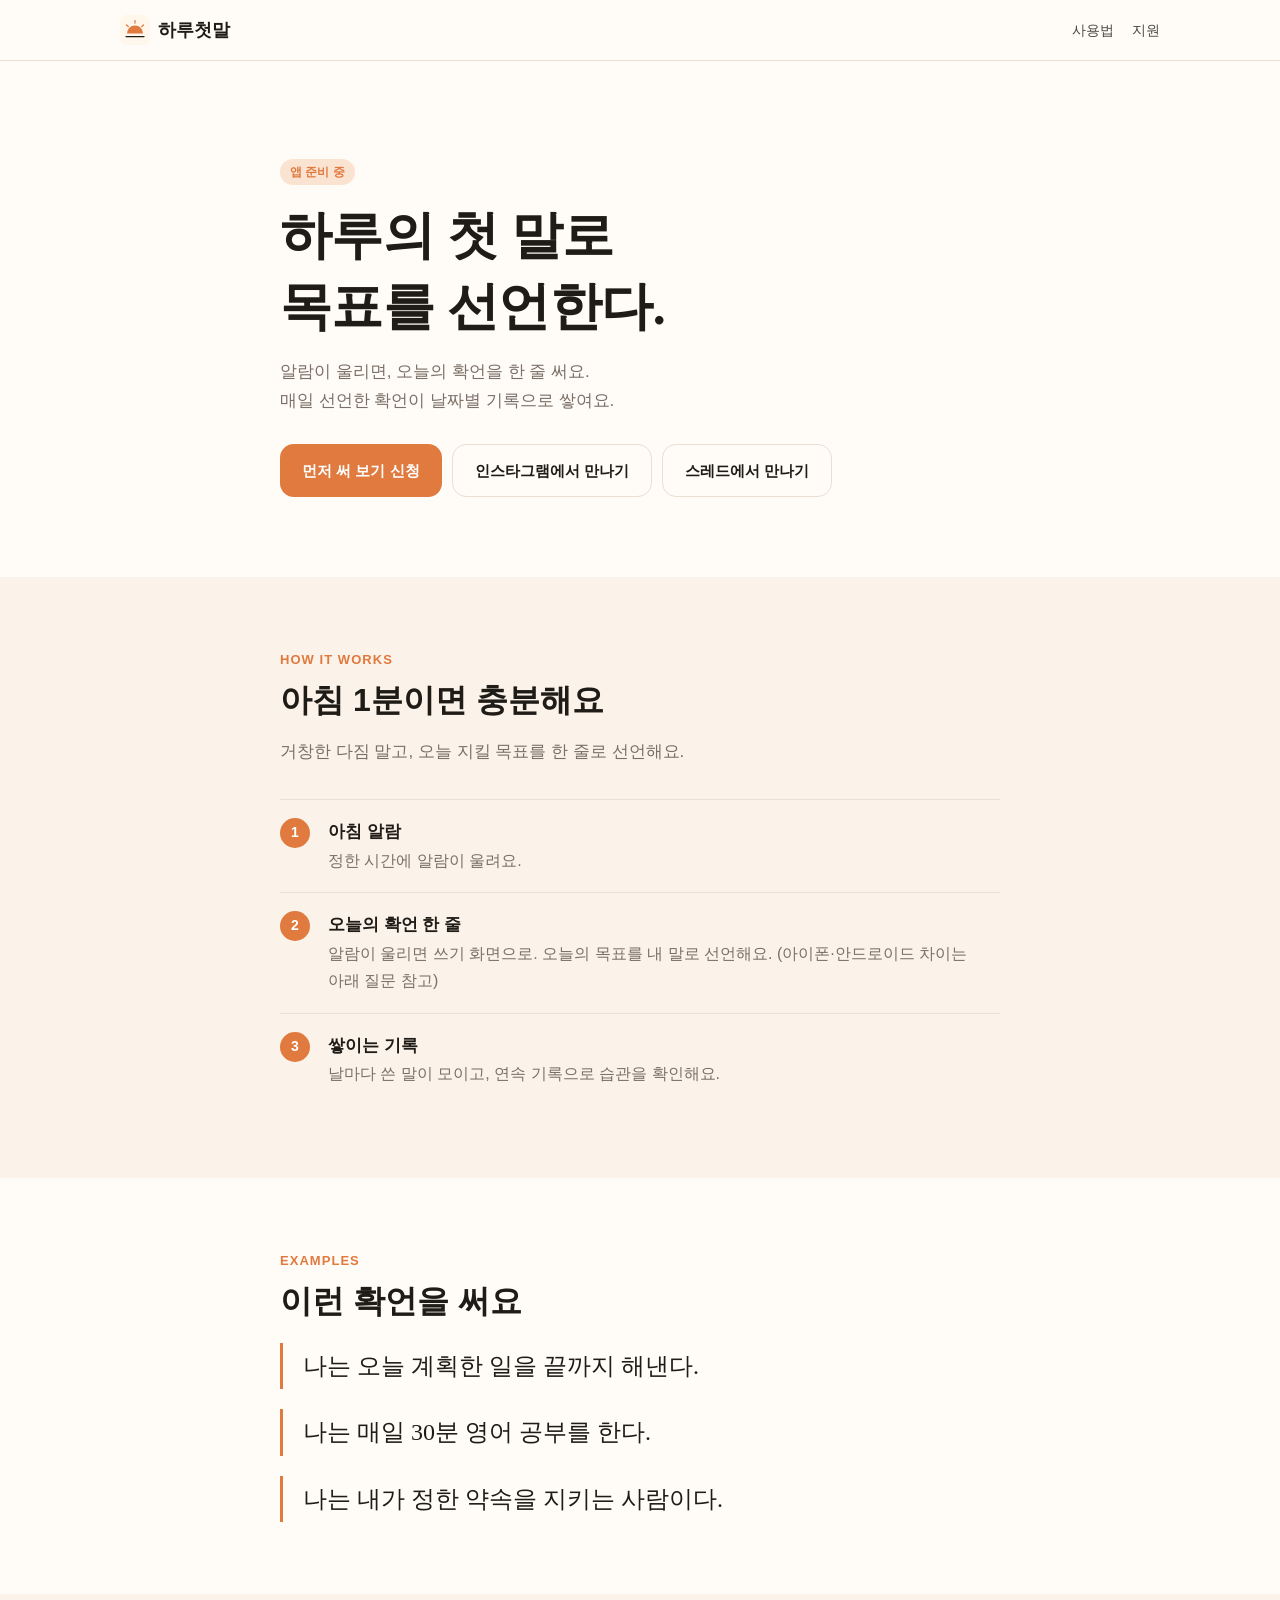
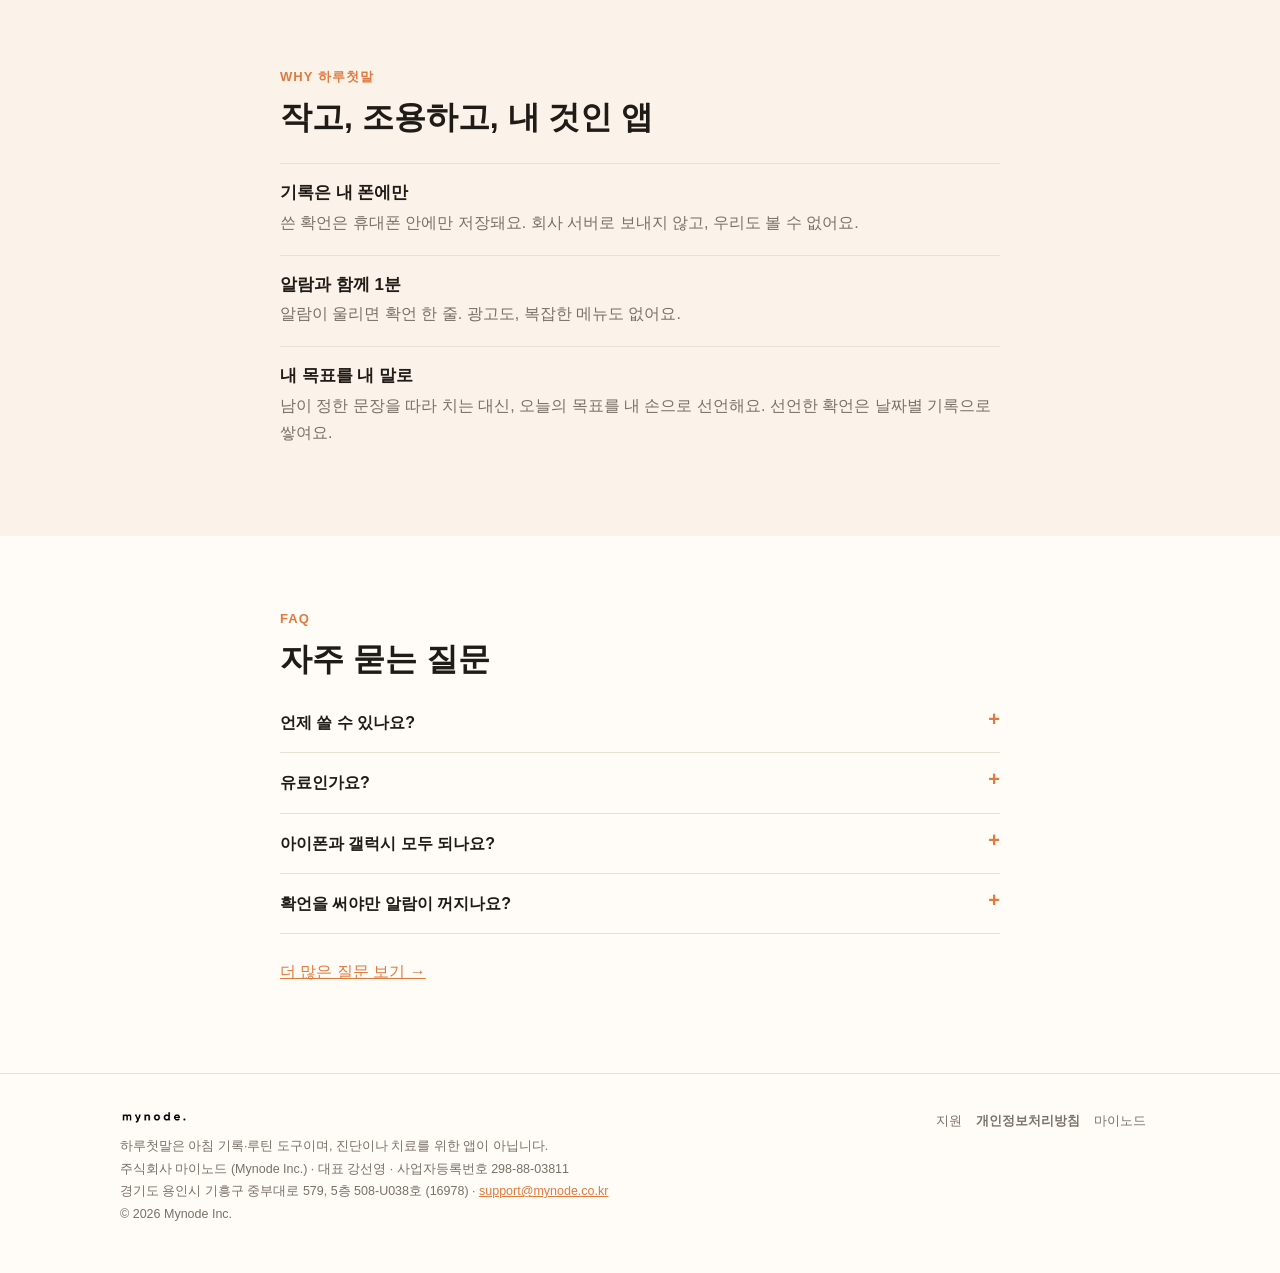
==== daily/index.html @ ac7a9852 "보안: CSP 메타 태그 추가, .gitignore로 .env 제외 Co-Authored-By: Claude Opus 5.5 <noreply@anthropic.com>" ====
<!doctype html>
<html lang="ko">
<head>
<meta charset="utf-8">
<meta http-equiv="Content-Security-Policy" content="default-src 'self'; script-src 'self'; style-src 'self' 'unsafe-inline'; img-src 'self' data:; connect-src 'none'; object-src 'none'; base-uri 'self'; form-action 'none'">
<meta name="viewport" content="width=device-width,initial-scale=1">
<title>하루첫말 - 아침확언 알람</title>
<meta name="description" content="알람이 울리면 오늘의 목표를 확언 한 줄로 선언하는 아침확언 알람, 하루첫말. 선언한 확언은 날짜별 기록으로 쌓여요.">
<meta property="og:title" content="하루첫말 - 하루의 첫 말로 목표를 선언한다.">
<meta property="og:description" content="알람이 울리면 확언을 쓰는 아침확언 알람">
<link rel="icon" href="/assets/daily-icon.svg" type="image/svg+xml">
<link rel="stylesheet" href="/style.css?v=8">
</head>
<body>

<header class="top"><div class="wrap">
  <a class="logo-daily" href="/daily/"><img src="/assets/daily-icon.svg" alt="" width="30" height="30">하루첫말</a>
  <nav><a href="#how">사용법</a><a href="/daily/support/">지원</a></nav>
</div></header>

<main>
<section class="hero-plain">
  <div class="wrap narrow">
    <span class="badge">앱 준비 중</span>
    <h1 class="display" style="margin-top:16px">하루의 첫 말로<br>목표를 선언한다.</h1>
    <p class="lead">알람이 울리면, 오늘의 확언을 한 줄 써요.<br>매일 선언한 확언이 날짜별 기록으로 쌓여요.</p>
    <div class="btns">
      <a class="btn" href="https://tally.so/r/A7ovRW?source=web&amp;m=0">먼저 써 보기 신청</a>
      <a class="btn ghost" href="https://www.instagram.com/dailyfirstword/">인스타그램에서 만나기</a>
      <a class="btn ghost" href="https://www.threads.net/@dailyfirstword">스레드에서 만나기</a>
    </div>
  </div>
</section>

<section id="how" class="alt">
  <div class="wrap narrow">
    <p class="eyebrow">HOW IT WORKS</p>
    <h2 class="title">아침 1분이면 충분해요</h2>
    <p class="lead">거창한 다짐 말고, 오늘 지킬 목표를 한 줄로 선언해요.</p>
    <ol class="text-steps">
      <li><b>아침 알람</b><span>정한 시간에 알람이 울려요.</span></li>
      <li><b>오늘의 확언 한 줄</b><span>알람이 울리면 쓰기 화면으로. 오늘의 목표를 내 말로 선언해요. (아이폰·안드로이드 차이는 아래 질문 참고)</span></li>
      <li><b>쌓이는 기록</b><span>날마다 쓴 말이 모이고, 연속 기록으로 습관을 확인해요.</span></li>
    </ol>
  </div>
</section>

<section>
  <div class="wrap narrow">
    <p class="eyebrow">EXAMPLES</p>
    <h2 class="title">이런 확언을 써요</h2>
    <blockquote class="quote">나는 오늘 계획한 일을 끝까지 해낸다.</blockquote>
    <blockquote class="quote">나는 매일 30분 영어 공부를 한다.</blockquote>
    <blockquote class="quote">나는 내가 정한 약속을 지키는 사람이다.</blockquote>
  </div>
</section>

<section class="alt">
  <div class="wrap narrow">
    <p class="eyebrow">WHY 하루첫말</p>
    <h2 class="title">작고, 조용하고, 내 것인 앱</h2>
    <div class="text-features">
      <div><h3>기록은 내 폰에만</h3><p>쓴 확언은 휴대폰 안에만 저장돼요. 회사 서버로 보내지 않고, 우리도 볼 수 없어요.</p></div>
      <div><h3>알람과 함께 1분</h3><p>알람이 울리면 확언 한 줄. 광고도, 복잡한 메뉴도 없어요.</p></div>
      <div><h3>내 목표를 내 말로</h3><p>남이 정한 문장을 따라 치는 대신, 오늘의 목표를 내 손으로 선언해요. 선언한 확언은 날짜별 기록으로 쌓여요.</p></div>
    </div>
  </div>
</section>

<section>
  <div class="wrap narrow">
    <p class="eyebrow">FAQ</p>
    <h2 class="title">자주 묻는 질문</h2>
    <details><summary>언제 쓸 수 있나요?</summary><p>지금 베타를 준비하고 있어요. <a href="https://tally.so/r/A7ovRW?source=web&amp;m=0">먼저 써 보기 신청</a>을 하시면 베타가 열릴 때 이메일로 알려 드려요.</p></details>
    <details><summary>유료인가요?</summary><p>베타 기간에는 무료이며 결제 기능이 없어요.</p></details>
    <details><summary>아이폰과 갤럭시 모두 되나요?</summary><p>네. iOS와 안드로이드를 함께 준비하고 있어요.</p></details>
    <details><summary>확언을 써야만 알람이 꺼지나요?</summary><p>안드로이드에서는 확언을 써야 꺼지도록 만들고 있어요. 위급할 때를 위한 비상 종료와, 10분 뒤 소리가 멈추는 안전 종료가 있어요. 아이폰은 시스템 정책상 알람을 바로 끌 수 있어서, 알람에서 쓰기 화면으로 곧장 갈 수 있도록 준비하고 있어요.</p></details>
    <p style="margin-top:24px"><a href="/daily/support/">더 많은 질문 보기 →</a></p>
  </div>
</section>
</main>

<footer><div class="wrap">
  <div>
    <img class="logo-mynode" src="/assets/mynode-logo.png" alt="mynode." width="410" height="90">
    <div>하루첫말은 아침 기록·루틴 도구이며, 진단이나 치료를 위한 앱이 아닙니다.</div>
    주식회사 마이노드 (Mynode Inc.) · 대표 강선영 · 사업자등록번호 298-88-03811<br>
    경기도 용인시 기흥구 중부대로 579, 5층 508-U038호 (16978) · <a href="mailto:support@mynode.co.kr">support@mynode.co.kr</a><br>
    © 2026 Mynode Inc.
  </div>
  <nav><a href="/daily/support/">지원</a><a href="/daily/privacy/"><b>개인정보처리방침</b></a><a href="/">마이노드</a></nav>
</div></footer>
</body>
</html>
---- style.css ----
/* mynode.co.kr 공통 스타일. 외부 글꼴·스크립트 없음 (개인정보처리방침 7절). */
:root{
  --bg:#FFFBF6;--bg2:#FBF3EA;--text:#1F1B16;--sub:#7A7067;--tint:#E07A3F;--tint-soft:#FBE3D2;
  --card:#F6EDE3;--line:#EADFD3;--phone:#1F1B16;
  --serif:"AppleMyungjo","Nanum Myeongjo","Noto Serif KR",serif;
  --sans:-apple-system,BlinkMacSystemFont,"Apple SD Gothic Neo","Pretendard","Noto Sans KR",sans-serif;
}
@media (prefers-color-scheme:dark){:root{
  --bg:#17140F;--bg2:#1E1A14;--text:#F5EFE8;--sub:#A79C91;--tint:#F2A66B;--tint-soft:#3A2A1E;
  --card:#26211A;--line:#3A3229;--phone:#0E0C09;
}}
*{box-sizing:border-box}
html{scroll-behavior:smooth}
body{margin:0;background:var(--bg);color:var(--text);font-family:var(--sans);line-height:1.7;word-break:keep-all;-webkit-font-smoothing:antialiased}
img{max-width:100%;height:auto;display:block}
a{color:var(--tint)}
.wrap{max-width:1080px;margin:0 auto;padding:0 20px}

/* 상단 메뉴 */
.top{position:sticky;top:0;z-index:10;background:var(--bg);border-bottom:1px solid var(--line)}
.top .wrap{display:flex;align-items:center;justify-content:space-between;height:60px}
.top nav a{margin-left:18px;font-size:14px;color:var(--text);text-decoration:none;opacity:.8}
.top nav a:hover{opacity:1;color:var(--tint)}
.logo-mynode{height:20px;width:auto;mix-blend-mode:multiply}
@media (prefers-color-scheme:dark){.logo-mynode{filter:invert(1);mix-blend-mode:screen}}
.logo-daily{display:flex;align-items:center;gap:8px;color:var(--text);text-decoration:none;font-weight:800;font-size:18px}
.logo-daily svg{width:30px;height:30px}

/* 공통 섹션 */
section{padding:72px 0}
.alt{background:var(--bg2)}
.eyebrow{color:var(--tint);font-weight:700;font-size:13px;letter-spacing:.08em;margin:0 0 8px}
h1,h2,h3{line-height:1.35;margin:0}
.display{font-family:var(--serif);font-size:clamp(32px,6vw,52px);font-weight:700;letter-spacing:-.01em}
.title{font-size:clamp(24px,4vw,32px);font-weight:800;margin-bottom:12px}
.lead{font-size:17px;color:var(--sub);margin:16px 0 0}
.center{text-align:center}
.btn{display:inline-flex;align-items:center;gap:8px;background:var(--tint);color:#fff;text-decoration:none;padding:13px 22px;border-radius:14px;font-weight:700;font-size:15px}
.btn.ghost{background:transparent;color:var(--text);border:1px solid var(--line)}
.btns{display:flex;flex-wrap:wrap;gap:10px;margin-top:28px}
.badge{display:inline-block;background:var(--tint-soft);color:var(--tint);font-size:12px;font-weight:700;padding:3px 10px;border-radius:99px}

/* 히어로 */
.hero{position:relative;overflow:hidden;padding:72px 0 0;isolation:isolate}
.hero .wrap{display:grid;grid-template-columns:1.1fr .9fr;gap:40px;align-items:end}
.hero-text{padding-bottom:96px}
.hero-art{position:absolute;inset:0;z-index:-1}
.hero-art svg{width:100%;height:100%}
@media (max-width:760px){
  .hero{padding-top:48px}
  .hero .wrap{grid-template-columns:1fr;gap:8px}
  .hero-text{padding-bottom:32px}
}

/* 휴대폰 모형 */
.phone{width:260px;margin:0 auto;background:var(--phone);border-radius:40px;padding:10px;box-shadow:0 24px 60px rgba(60,35,10,.18)}
.phone.small{width:220px;border-radius:34px;padding:8px}
.screen{background:#FFFBF6;color:#1F1B16;border-radius:31px;overflow:hidden;height:500px;display:flex;flex-direction:column;font-size:12px;position:relative}
.phone.small .screen{height:420px;border-radius:27px}
.hero .phone{margin-bottom:-64px}
.status{display:flex;justify-content:space-between;padding:12px 20px 4px;font-size:11px;font-weight:700}
.app-head{text-align:center;font-weight:800;font-size:14px;padding:6px 0 10px;border-bottom:1px solid #EADFD3}
.app-body{flex:1;padding:16px;display:flex;flex-direction:column;gap:12px}
.streak{text-align:center;padding:8px 0}
.streak b{display:block;font-size:40px;color:#E07A3F;line-height:1.1}
.streak span{color:#7A7067}
.mcard{background:#F6EDE3;border-radius:14px;padding:14px}
.mcard small{color:#7A7067;display:block;margin-bottom:4px}
.mcard p{margin:0;font-family:var(--serif);font-size:14px;line-height:1.6}
.mbtn{background:#E07A3F;color:#fff;text-align:center;border-radius:12px;padding:10px;font-weight:700}
.mbtn.plain{background:transparent;color:#E07A3F}
.mlink{color:#E07A3F;font-size:11px;margin-top:6px;display:block}
.tabs{display:flex;justify-content:space-around;border-top:1px solid #EADFD3;padding:8px 0 14px;color:#A79C91;font-size:10px}
.tabs .on{color:#E07A3F;font-weight:700}
.mlabel{font-weight:700;font-size:12.5px}
.minput{border:1px solid #EADFD3;background:#fff;border-radius:12px;padding:12px;min-height:90px;font-size:13px}
.mlist{display:flex;flex-direction:column;gap:8px}
.mlist div{background:#F6EDE3;border-radius:12px;padding:10px 12px}
.mlist p{margin:0;font-family:var(--serif);font-size:12.5px}
.mlist small{color:#7A7067}
.lock{background:linear-gradient(180deg,#F9D3B4,#FDE7D2 55%,#FFF6EC);height:100%;display:flex;flex-direction:column;align-items:center;padding-top:56px}
.lock .time{font-size:54px;font-weight:300;line-height:1}
.lock .date{font-size:12px;margin-bottom:28px}
.noti{width:88%;background:rgba(255,255,255,.88);border-radius:16px;padding:10px 12px;box-shadow:0 4px 14px rgba(0,0,0,.06)}
.noti small{display:flex;justify-content:space-between;color:#7A7067;font-size:10px}
.noti b{display:block;font-size:12.5px;margin-top:2px}

/* 3단계 */
.steps{display:grid;grid-template-columns:repeat(3,1fr);gap:28px;margin-top:40px}
.step{text-align:center}
.step h3{font-size:18px;margin:22px 0 6px}
.step p{color:var(--sub);margin:0;font-size:15px}
.num{display:inline-grid;place-items:center;width:26px;height:26px;border-radius:50%;background:var(--tint);color:#fff;font-size:13px;font-weight:800;margin-right:6px;vertical-align:2px}
@media (max-width:860px){.steps{grid-template-columns:1fr;gap:48px}}

/* 카드 갤러리 */
.cards{display:grid;grid-template-columns:repeat(3,1fr);gap:18px;margin-top:36px}
.cards img{border-radius:14px;box-shadow:0 10px 30px rgba(60,35,10,.10)}
@media (max-width:760px){.cards{grid-template-columns:repeat(3,72%);overflow-x:auto;scroll-snap-type:x mandatory;padding-bottom:8px}.cards img{scroll-snap-align:center}}

/* 특징 */
.features{display:grid;grid-template-columns:repeat(3,1fr);gap:18px;margin-top:36px}
.feature{background:var(--card);border-radius:20px;padding:26px}
.feature svg{width:40px;height:40px;margin-bottom:14px}
.feature h3{font-size:17px;margin-bottom:6px}
.feature p{margin:0;color:var(--sub);font-size:15px}
@media (max-width:760px){.features{grid-template-columns:1fr}}

/* 나란히 놓기 */
.split{display:grid;grid-template-columns:1fr 1fr;gap:48px;align-items:center}
@media (max-width:760px){.split{grid-template-columns:1fr;gap:32px}}

/* 서비스 카드 (회사 메인) */
.service{display:grid;grid-template-columns:1fr auto;gap:36px;align-items:center;background:var(--card);border-radius:28px;padding:40px;margin-top:32px;overflow:hidden}
.service h3{font-size:26px;margin:12px 0 8px}
.service p{color:var(--sub);margin:0 0 22px}
.service .phone{margin-bottom:-80px}
.service.next{display:flex;justify-content:center;padding:28px;color:var(--sub);border:1px dashed var(--line);background:transparent;margin-top:16px}
@media (max-width:760px){.service{grid-template-columns:1fr;padding:30px 22px 0}}
.app-icon{width:60px;height:60px;border-radius:15px;box-shadow:0 4px 12px rgba(60,35,10,.12)}

/* 자주 묻는 질문 (펼치기) */
details{border-bottom:1px solid var(--line);padding:16px 0}
summary{cursor:pointer;font-weight:700;font-size:16px;list-style:none;display:flex;justify-content:space-between;gap:12px}
summary::-webkit-details-marker{display:none}
summary::after{content:"+";color:var(--tint);font-size:20px;line-height:1}
details[open] summary::after{content:"–"}
details p{color:var(--sub);margin:10px 0 0}

/* 문서 페이지 */
.doc-hero{background:var(--bg2);border-bottom:1px solid var(--line)}
.doc-hero .wrap{max-width:800px;padding:48px 20px 36px}
.doc-hero h1{font-size:clamp(26px,4vw,34px)}
.doc{max-width:800px;margin:0 auto;padding:36px 20px 80px}
.doc h2{font-size:19px;margin:40px 0 8px;padding-top:12px;border-top:1px solid var(--line)}
.doc h3{font-size:16px;margin:24px 0 4px}
.sub{color:var(--sub);font-size:14px}
.note{background:var(--card);border-radius:16px;padding:20px 22px;margin:20px 0}
.table-wrap{overflow-x:auto}
table{width:100%;border-collapse:collapse;font-size:14px;margin:12px 0}
th,td{border:1px solid var(--line);padding:8px 10px;text-align:left;vertical-align:top}
thead th{background:var(--card)}
caption{text-align:left;font-weight:700;font-size:14px;padding:4px 0}

/* 푸터 */
footer{border-top:1px solid var(--line);padding:36px 0 48px;color:var(--sub);font-size:12.5px;line-height:1.8}
footer .wrap{display:flex;flex-wrap:wrap;justify-content:space-between;gap:20px}
footer nav a{color:var(--sub);margin-right:14px;text-decoration:none}
footer nav a:hover{color:var(--tint)}
footer .logo-mynode{height:15px;margin-bottom:10px}

/* 휴대폰 모형 안 글자는 항상 앱 색 */
.screen p{color:#1F1B16;margin:0}
.screen{text-align:left}
.streak,.lock,.mbtn,.app-head{text-align:center}

/* 글 중심 레이아웃 (2026-10-10: 이미지 제거) */
.narrow{max-width:760px}
.hero-plain{padding:96px 0 80px}
@media (max-width:760px){.hero-plain{padding:64px 0 56px}}
.text-steps{list-style:none;counter-reset:s;padding:0;margin:32px 0 0}
.text-steps li{counter-increment:s;display:grid;grid-template-columns:40px 1fr;column-gap:8px;padding:18px 0;border-top:1px solid var(--line)}
.text-steps li::before{content:counter(s);grid-row:span 2;display:grid;place-items:center;width:30px;height:30px;border-radius:50%;background:var(--tint);color:#fff;font-weight:800;font-size:14px}
.text-steps b{font-size:17px}
.text-steps span{color:var(--sub)}
.quote{font-family:var(--serif);font-size:clamp(20px,3vw,24px);margin:20px 0 0;padding:4px 0 4px 20px;border-left:3px solid var(--tint);line-height:1.6}
.text-features{display:grid;gap:0;margin-top:24px}
.text-features div{padding:18px 0;border-top:1px solid var(--line)}
.text-features h3{font-size:17px;margin-bottom:4px}
.text-features p{margin:0;color:var(--sub)}
.service-text{background:var(--card);border-radius:20px;padding:28px;margin-top:24px}
.service-text h3{font-size:22px;margin-bottom:8px}
.service-text p{color:var(--sub);margin:0 0 20px}

/* 메일 주소 + 복사 아이콘을 한 덩어리로 */
.mail{display:inline-flex;align-items:center;white-space:nowrap;position:relative}
.mail a{color:inherit;text-decoration:none}
.mail.btn{padding:0;gap:0;overflow:visible}
.mail.btn a{padding:13px 12px 13px 22px}
.mail.chip{color:var(--tint);vertical-align:0}
.mail.chip a{text-decoration:underline;text-underline-offset:2px}
.copy{display:inline-grid;place-items:center;padding:0;border:0;background:transparent;color:inherit;cursor:pointer;position:relative;transition:background .15s}
.copy svg{fill:none;stroke:currentColor;stroke-linecap:round;stroke-linejoin:round}
.mail.btn .copy{align-self:stretch;width:44px;border-left:1px solid rgba(255,255,255,.35);border-radius:0 14px 14px 0}
.mail.btn .copy svg{width:17px;height:17px;stroke-width:2.1}
.mail.btn .copy:hover{background:rgba(255,255,255,.14)}
.mail.chip .copy{width:22px;height:22px;margin-left:4px;border-radius:6px}
.mail.chip .copy svg{width:13px;height:13px;stroke-width:2.2}
.mail.chip .copy:hover{background:var(--tint-soft)}
.copy.done::after{content:"복사됨";position:absolute;bottom:calc(100% + 8px);left:50%;transform:translateX(-50%);background:var(--text);color:var(--bg);font-size:11px;font-weight:700;padding:3px 8px;border-radius:6px;white-space:nowrap}
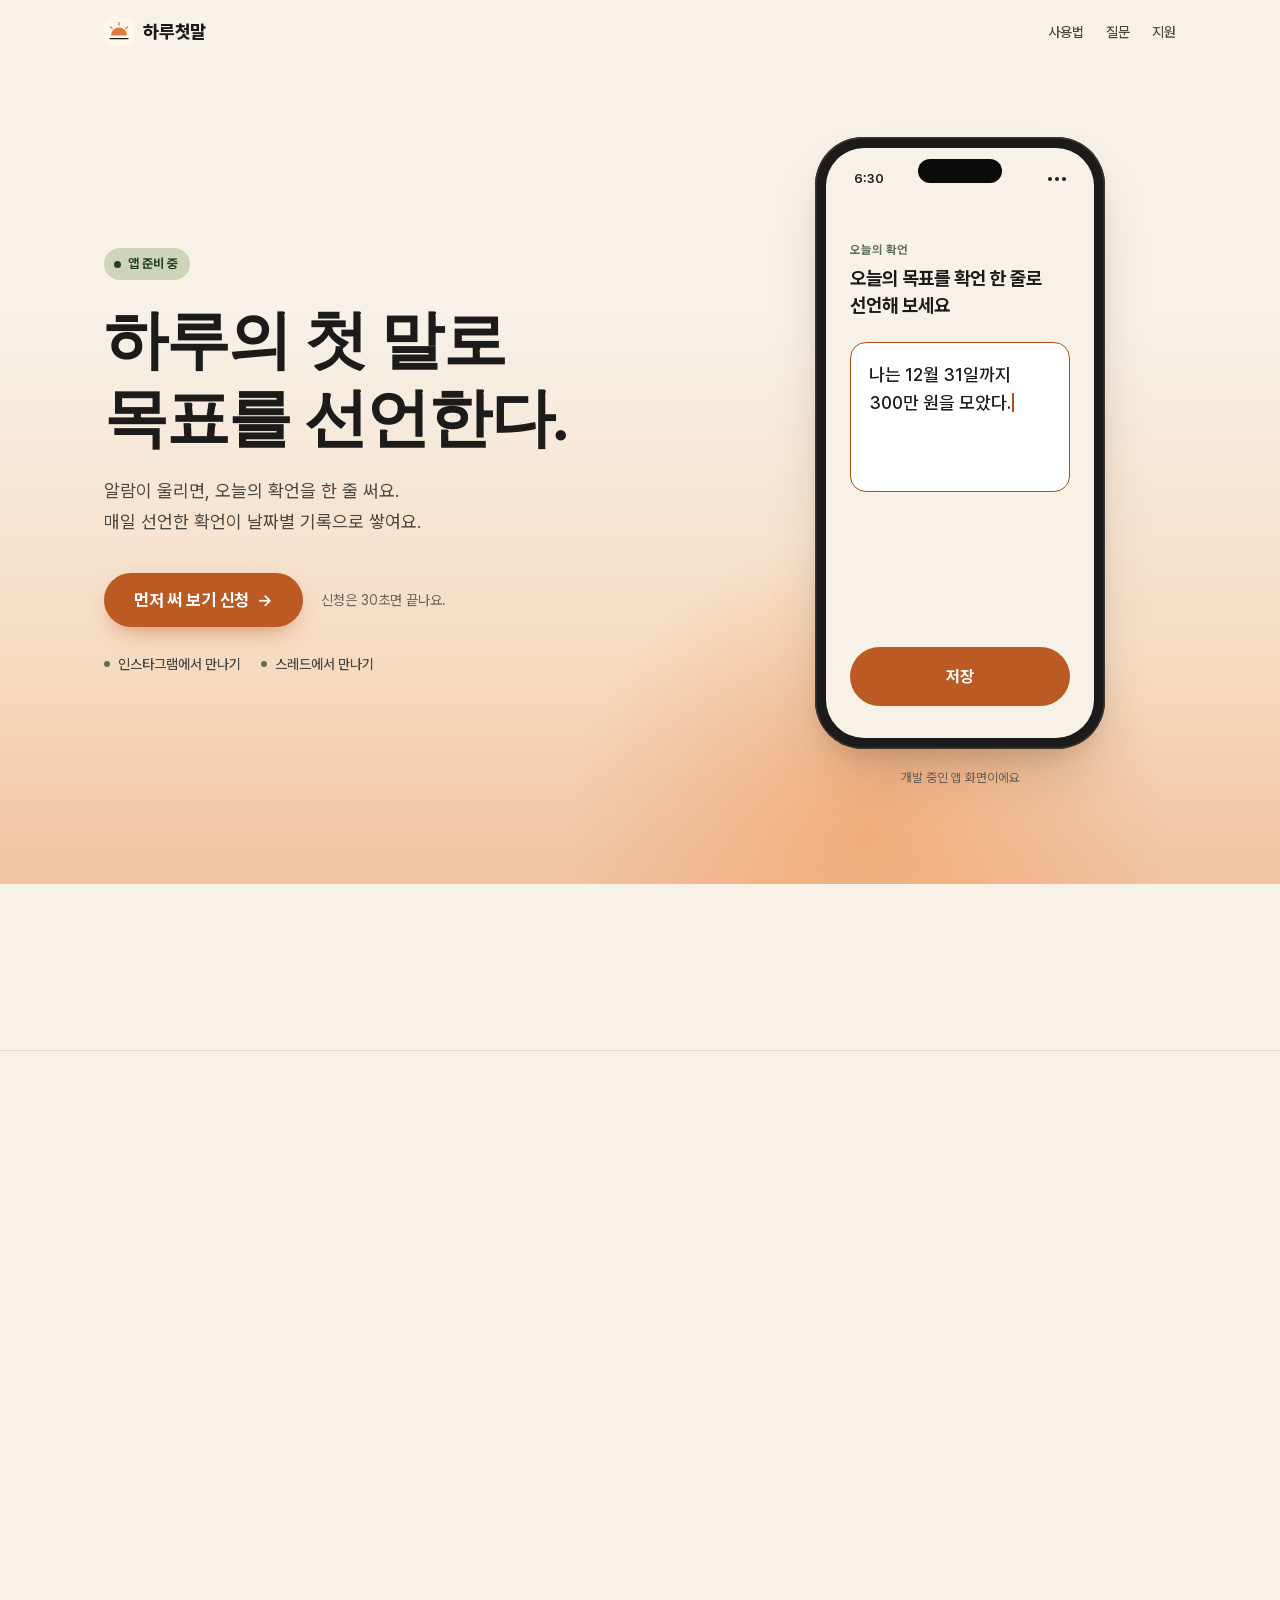
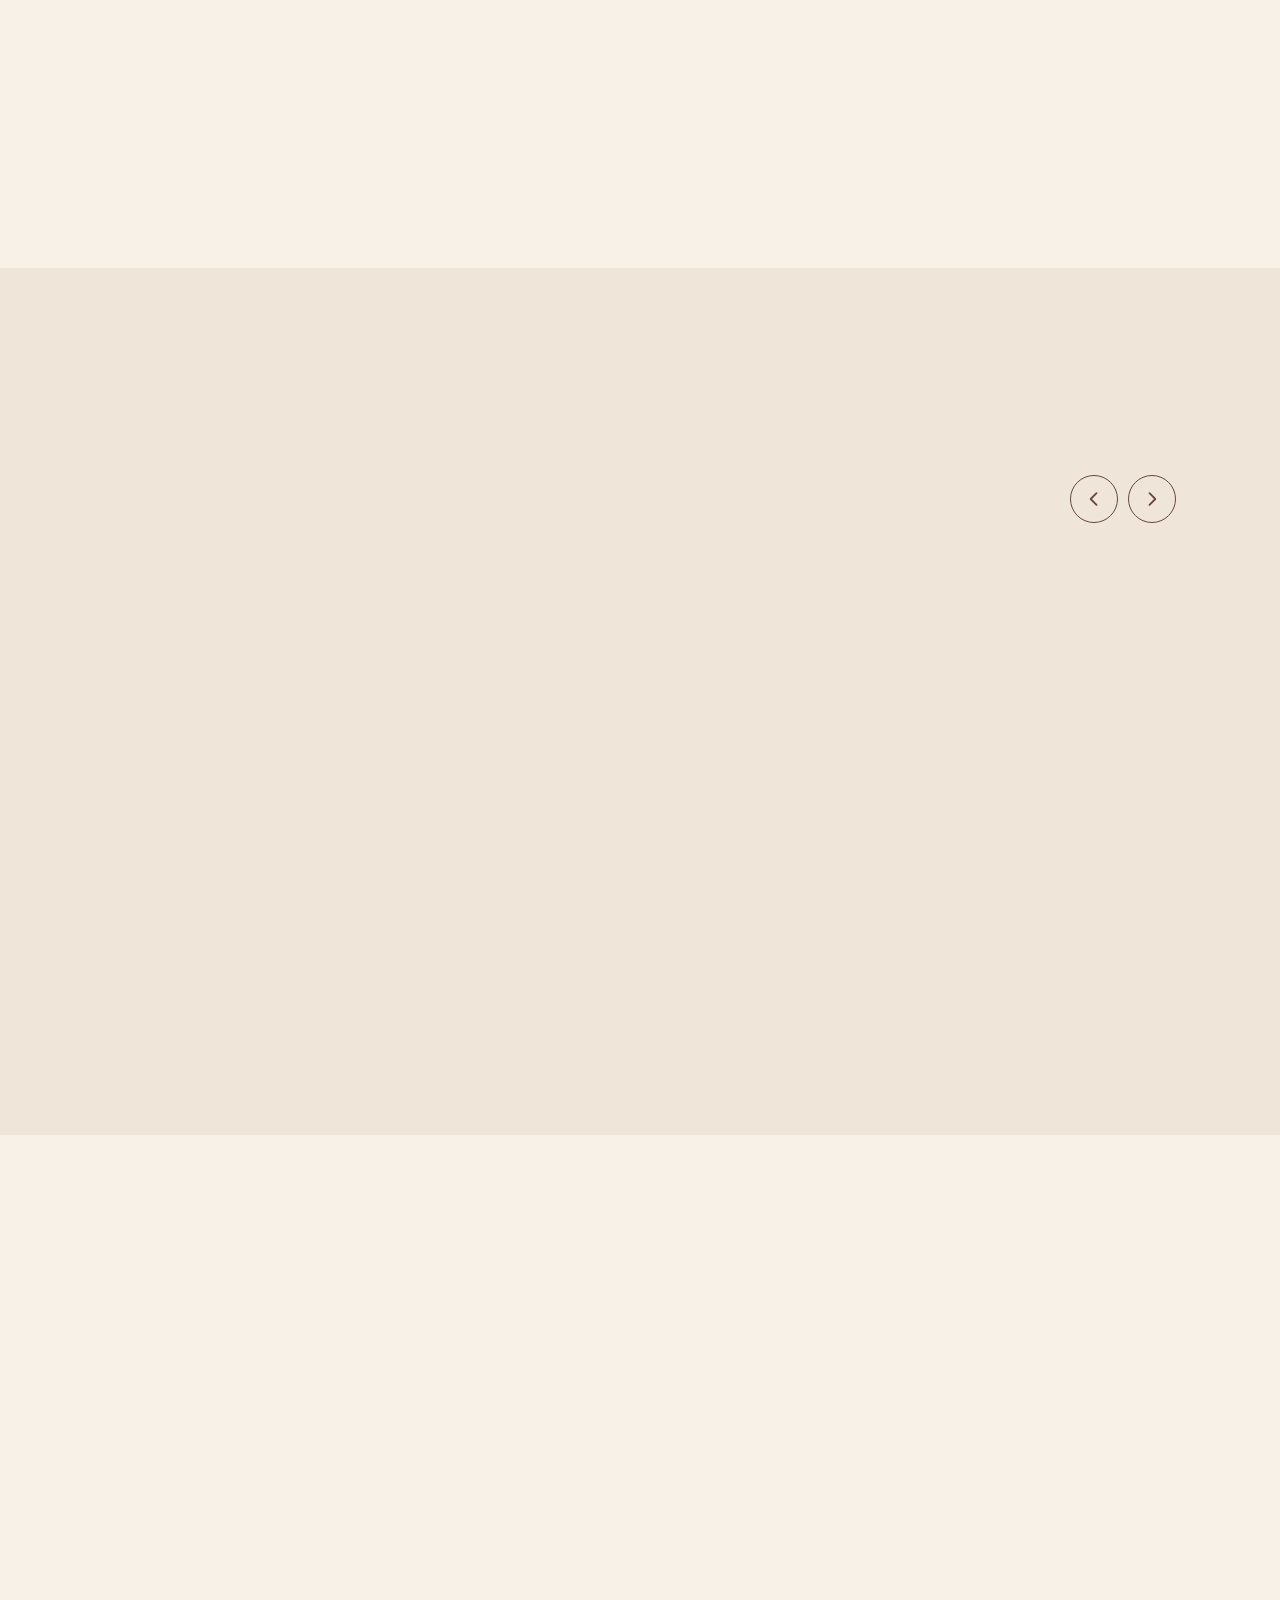
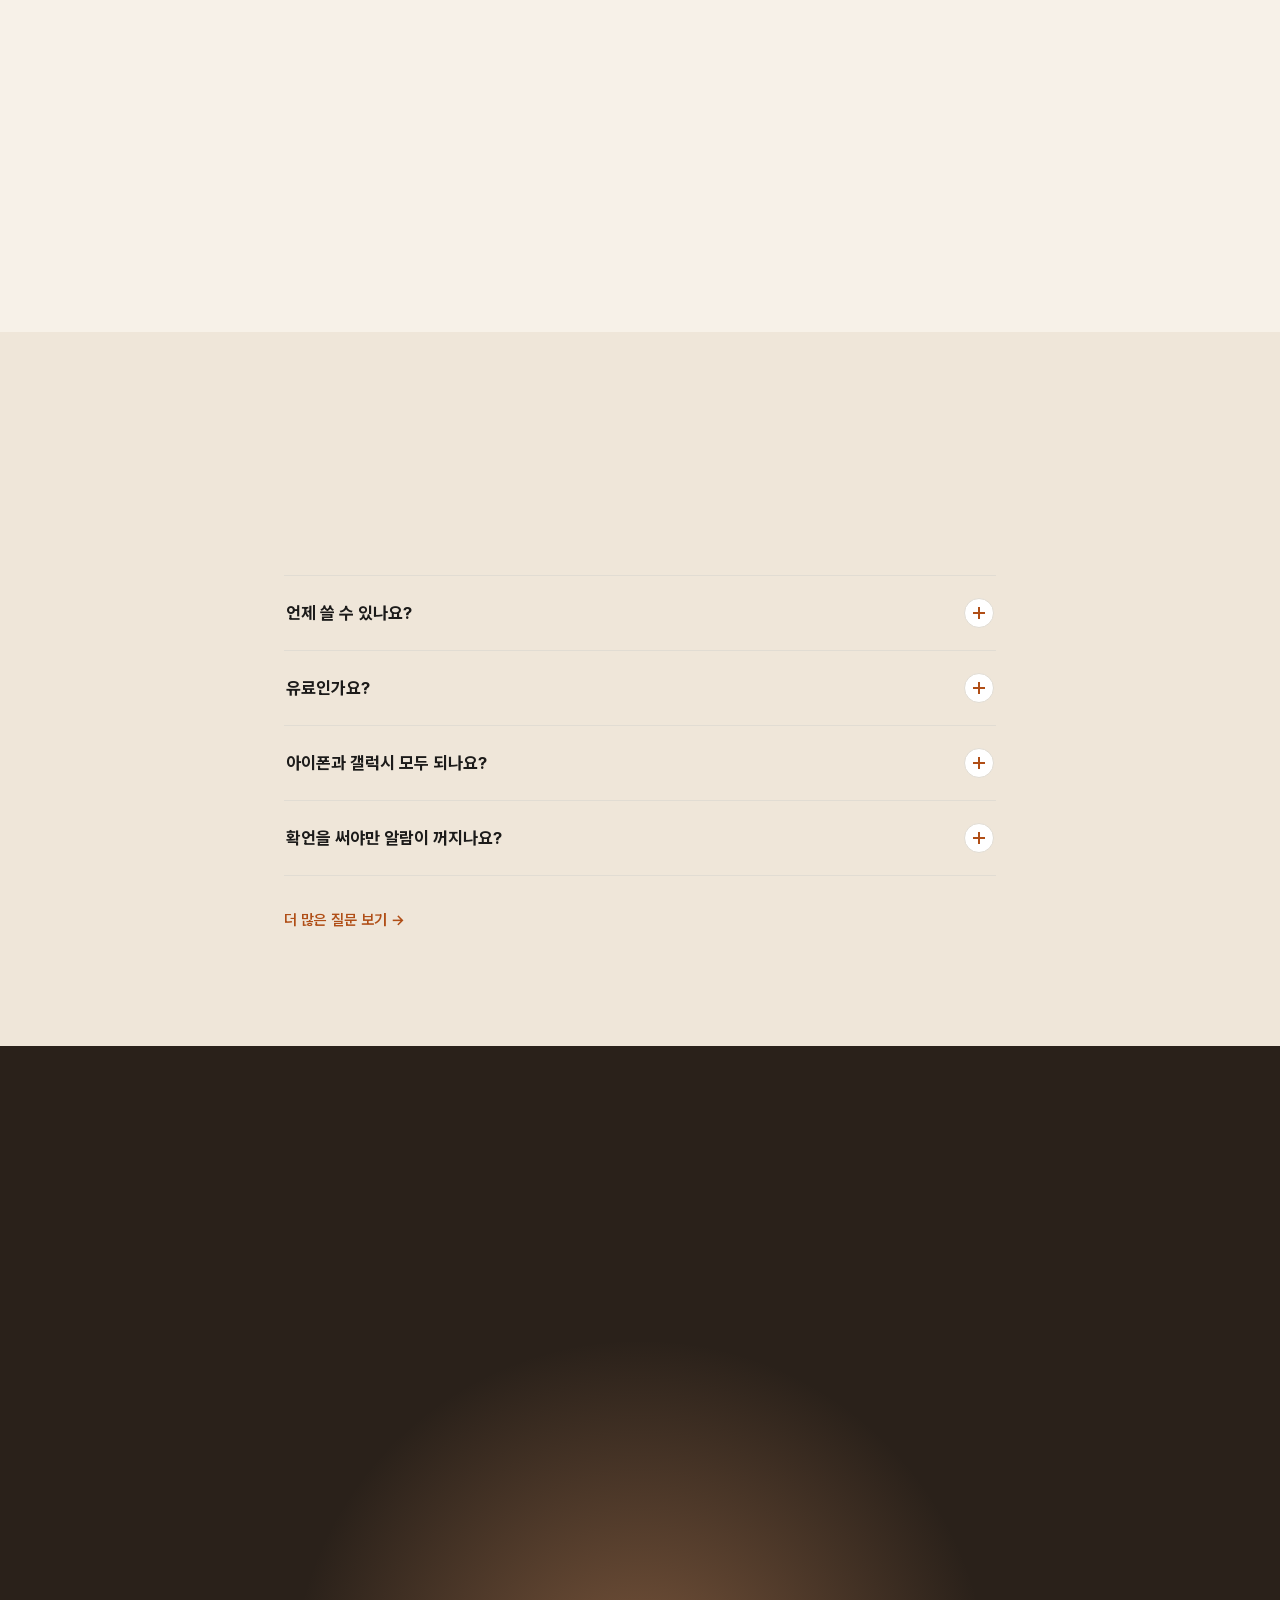
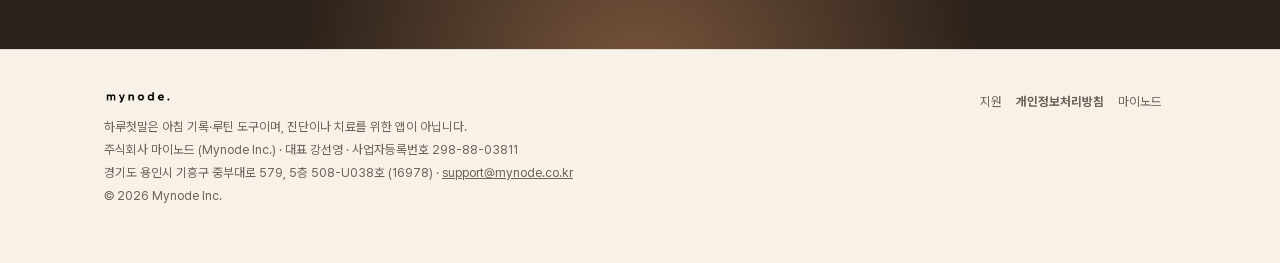
==== commit 780f7665: "feat: 하루첫말 랜딩 페이지 개편 글자만 있던 /daily/를 휴대폰 화면 모형(알람 → 확언 쓰기 → 저장), 숫자 띠, 사용법 3단계 카드, 확언 카드 갤러리, 특징 카드," ====
--- a/daily/index.html
+++ b/daily/index.html
@@ -2,83 +2,216 @@
 <html lang="ko">
 <head>
 <meta charset="utf-8">
-<meta http-equiv="Content-Security-Policy" content="default-src 'self'; script-src 'self'; style-src 'self' 'unsafe-inline'; img-src 'self' data:; connect-src 'none'; object-src 'none'; base-uri 'self'; form-action 'none'">
+<meta http-equiv="Content-Security-Policy" content="default-src 'self'; script-src 'self'; style-src 'self'; img-src 'self' data:; font-src 'self'; connect-src 'none'; object-src 'none'; base-uri 'self'; form-action 'none'">
 <meta name="viewport" content="width=device-width,initial-scale=1">
 <title>하루첫말 - 아침확언 알람</title>
 <meta name="description" content="알람이 울리면 오늘의 목표를 확언 한 줄로 선언하는 아침확언 알람, 하루첫말. 선언한 확언은 날짜별 기록으로 쌓여요.">
+<meta name="theme-color" content="#F7F1E8" media="(prefers-color-scheme: light)">
+<meta name="theme-color" content="#17140F" media="(prefers-color-scheme: dark)">
+<meta property="og:type" content="website">
+<meta property="og:url" content="https://mynode.co.kr/daily/">
+<meta property="og:site_name" content="하루첫말">
 <meta property="og:title" content="하루첫말 - 하루의 첫 말로 목표를 선언한다.">
 <meta property="og:description" content="알람이 울리면 확언을 쓰는 아침확언 알람">
+<meta property="og:image" content="https://mynode.co.kr/daily/img/og.png">
+<meta property="og:image:width" content="1200">
+<meta property="og:image:height" content="630">
+<meta property="og:image:alt" content="하루첫말 - 하루의 첫 말로 목표를 선언한다.">
+<meta name="twitter:card" content="summary_large_image">
 <link rel="icon" href="/assets/daily-icon.svg" type="image/svg+xml">
-<link rel="stylesheet" href="/style.css?v=8">
+<link rel="preload" href="/assets/fonts/outfit/outfit-latin-600-normal.woff2" as="font" type="font/woff2" crossorigin>
+<link rel="stylesheet" href="/assets/fonts/pretendard/pretendard.css">
+<link rel="stylesheet" href="/daily/landing.css?v=3">
+<script src="/daily/landing.js?v=4"></script>
 </head>
 <body>
 
 <header class="top"><div class="wrap">
   <a class="logo-daily" href="/daily/"><img src="/assets/daily-icon.svg" alt="" width="30" height="30">하루첫말</a>
-  <nav><a href="#how">사용법</a><a href="/daily/support/">지원</a></nav>
+  <nav><a href="#how">사용법</a><a href="#faq">질문</a><a href="/daily/support/">지원</a></nav>
 </div></header>
 
 <main>
-<section class="hero-plain">
+<section class="hero">
+  <div class="sky" aria-hidden="true"><span class="sun"></span></div>
+  <div class="wrap hero-grid">
+    <div class="hero-text">
+      <span class="badge">앱 준비 중</span>
+      <h1 class="display">하루의 첫 말로<br>목표를 선언한다.</h1>
+      <p class="lead">알람이 울리면, 오늘의 확언을 한 줄 써요.<br>매일 선언한 확언이 날짜별 기록으로 쌓여요.</p>
+      <div class="cta" id="hero-cta">
+        <a class="btn" href="https://tally.so/r/A7ovRW?source=web&amp;m=0">먼저 써 보기 신청</a>
+        <span class="cta-note">신청은 30초면 끝나요.</span>
+      </div>
+      <p class="sns">
+        <a href="https://www.instagram.com/dailyfirstword/">인스타그램에서 만나기</a>
+        <a href="https://www.threads.net/@dailyfirstword">스레드에서 만나기</a>
+      </p>
+    </div>
+
+    <div class="hero-art">
+      <!-- 앱 화면 모형: 알람 → 쓰기 → 저장. 문구는 브랜드 가이드 9·9-1절 승인 문구 -->
+      <div class="phone" data-scene="write" role="img" aria-label="하루첫말 앱 화면: 6시 30분 알람에서 확언 쓰기를 누르고, '나는 12월 31일까지 300만 원을 모았다.'를 써서 저장하는 모습">
+        <div class="screen" aria-hidden="true">
+          <div class="status"><span>6:30</span><span class="dots"><i></i><i></i><i></i></span></div>
+
+          <div class="scene scene-alarm">
+            <p class="s-date">10월 19일 월요일</p>
+            <p class="s-time num">06:30</p>
+            <p class="s-hello">좋은 아침이에요</p>
+            <div class="s-wave"><i></i><i></i><i></i><i></i><i></i></div>
+            <span class="s-pill">확언 쓰기</span>
+          </div>
+
+          <div class="scene scene-write">
+            <p class="s-eyebrow">오늘의 확언</p>
+            <p class="s-guide">오늘의 목표를 확언 한 줄로 선언해 보세요</p>
+            <div class="s-input"><span class="typed" data-text="나는 12월 31일까지 300만 원을 모았다.">나는 12월 31일까지 300만 원을 모았다.</span><i class="caret"></i></div>
+            <span class="s-btn">저장</span>
+          </div>
+
+          <div class="scene scene-done">
+            <div class="s-check"><svg viewBox="0 0 24 24"><path d="M5 12.5l4.5 4.5L19 7.5"/></svg></div>
+            <p class="s-done">오늘의 확언을 선언했어요 ✍️</p>
+            <p class="s-quote">나는 12월 31일까지<br>300만 원을 모았다.</p>
+            <div class="s-streak"><b class="num">12</b><span>일 연속</span></div>
+          </div>
+        </div>
+      </div>
+      <!-- [새 문구 초안] -->
+      <p class="art-note">개발 중인 앱 화면이에요</p>
+    </div>
+  </div>
+</section>
+
+<!-- [새 문구 초안] 숫자 띠 -->
+<section class="band">
+  <div class="wrap stats">
+    <div class="stat reveal"><b class="num">06:30</b><span>정한 시간에 알람이 울려요</span></div>
+    <div class="stat reveal"><b>한 줄</b><span>오늘의 목표를 한 줄로 선언해요</span></div>
+    <div class="stat reveal"><b>매일</b><span>날짜별 기록으로 쌓여요</span></div>
+  </div>
+</section>
+
+<section id="how">
+  <div class="wrap">
+    <div class="head reveal">
+      <p class="eyebrow">HOW IT WORKS</p>
+      <h2 class="title">아침 1분이면 충분해요</h2>
+      <p class="lead">거창한 다짐 말고, 오늘 지킬 목표를 한 줄로 선언해요.</p>
+    </div>
+    <ol class="steps">
+      <li class="step reveal">
+        <div class="step-art" aria-hidden="true">
+          <div class="mini-noti"><span class="mini-icon"></span><div><small>하루첫말 · 지금</small><b>좋은 아침이에요</b></div><span class="mini-time num">06:30</span></div>
+        </div>
+        <span class="step-no num">01</span>
+        <h3>아침 알람</h3>
+        <p>정한 시간에 알람이 울려요.</p>
+      </li>
+      <li class="step reveal">
+        <div class="step-art" aria-hidden="true">
+          <div class="mini-input"><small>오늘의 확언</small><p>나는 12월 22일,<br>토익 900점을 받았다.</p><span class="mini-btn">저장</span></div>
+        </div>
+        <span class="step-no num">02</span>
+        <h3>오늘의 확언 한 줄</h3>
+        <p>알람이 울리면 쓰기 화면으로. 오늘의 목표를 내 말로 선언해요. (아이폰·안드로이드 차이는 아래 질문 참고)</p>
+      </li>
+      <li class="step reveal">
+        <div class="step-art" aria-hidden="true">
+          <div class="mini-cal">
+            <i class="on"></i><i class="on"></i><i class="on"></i><i class="on"></i><i class="on"></i><i class="on"></i><i class="on"></i>
+            <i class="on"></i><i class="on"></i><i class="on"></i><i class="on"></i><i class="on"></i><i class="today"></i><i></i>
+          </div>
+        </div>
+        <span class="step-no num">03</span>
+        <h3>쌓이는 기록</h3>
+        <p>날마다 쓴 말이 모이고, 연속 기록으로 습관을 확인해요.</p>
+      </li>
+    </ol>
+  </div>
+</section>
+
+<section class="alt">
+  <div class="wrap">
+    <div class="head reveal">
+      <p class="eyebrow">EXAMPLES</p>
+      <h2 class="title">이런 확언을 써요</h2>
+      <!-- [새 문구 초안] -->
+      <p class="lead">@dailyfirstword에 매일 아침 올라오는 확언 카드예요.</p>
+    </div>
+    <div class="cards-nav" hidden>
+      <button type="button" data-dir="-1" aria-label="이전 카드"><svg viewBox="0 0 24 24" aria-hidden="true"><path d="M15 5l-7 7 7 7"/></svg></button>
+      <button type="button" data-dir="1" aria-label="다음 카드"><svg viewBox="0 0 24 24" aria-hidden="true"><path d="M9 5l7 7-7 7"/></svg></button>
+    </div>
+    <div class="cards reveal" tabindex="0" role="region" aria-label="확언 카드 모음 (좌우로 넘겨 보기)">
+      <img src="/daily/img/card-1.webp" alt="오늘의 확언: 나는 12월 31일까지 300만 원을 모았다." width="720" height="900" loading="lazy" decoding="async">
+      <img src="/daily/img/card-2.webp" alt="오늘의 확언: 나는 12월 22일, 토익 900점을 받았다." width="720" height="900" loading="lazy" decoding="async">
+      <img src="/daily/img/card-3.webp" alt="오늘의 확언: 나는 12월 31일, 첫 프로젝트를 마쳤다." width="720" height="900" loading="lazy" decoding="async">
+      <img src="/daily/img/card-4.webp" alt="오늘의 확언: 나는 12월 18일, 정보처리기사에 최종 합격했다." width="720" height="900" loading="lazy" decoding="async">
+      <img src="/daily/img/card-5.webp" alt="오늘의 확언: 나는 이번 주 가족에게 고맙다고 세 번 말했다." width="720" height="900" loading="lazy" decoding="async">
+      <img src="/daily/img/card-6.webp" alt="오늘의 확언: 나는 이번 달 매일 아침 확언을 썼다." width="720" height="900" loading="lazy" decoding="async">
+    </div>
+    <p class="more reveal"><a href="https://www.instagram.com/dailyfirstword/">인스타그램에서 만나기 →</a></p>
+  </div>
+</section>
+
+<section>
+  <div class="wrap">
+    <div class="head reveal">
+      <p class="eyebrow">WHY 하루첫말</p>
+      <h2 class="title">작고, 조용하고, 내 것인 앱</h2>
+    </div>
+    <div class="features">
+      <div class="feature big reveal">
+        <svg viewBox="0 0 48 48" aria-hidden="true"><rect x="13" y="5" width="22" height="38" rx="5"/><path d="M20 38h8"/><rect x="18.5" y="19" width="11" height="9" rx="2"/><path d="M21 19v-2.5a3 3 0 0 1 6 0V19"/></svg>
+        <h3>기록은 내 폰에만</h3>
+        <p>쓴 확언은 휴대폰 안에만 저장돼요. 회사 서버로 보내지 않고, 우리도 볼 수 없어요.</p>
+      </div>
+      <div class="feature reveal">
+        <svg viewBox="0 0 48 48" aria-hidden="true"><circle cx="24" cy="26" r="15"/><path d="M24 18v8l5 3"/><path d="M9 11l5-4M39 11l-5-4"/></svg>
+        <h3>알람과 함께 1분</h3>
+        <p>알람이 울리면 확언 한 줄. 광고도, 복잡한 메뉴도 없어요.</p>
+      </div>
+      <div class="feature reveal">
+        <svg viewBox="0 0 48 48" aria-hidden="true"><path d="M10 38l4-12L32 8l8 8-18 18z"/><path d="M28 12l8 8"/><path d="M8 42h32"/></svg>
+        <h3>내 목표를 내 말로</h3>
+        <p>남이 정한 문장을 따라 치는 대신, 오늘의 목표를 내 손으로 선언해요. 선언한 확언은 날짜별 기록으로 쌓여요.</p>
+      </div>
+    </div>
+  </div>
+</section>
+
+<section id="faq" class="alt">
   <div class="wrap narrow">
-    <span class="badge">앱 준비 중</span>
-    <h1 class="display" style="margin-top:16px">하루의 첫 말로<br>목표를 선언한다.</h1>
-    <p class="lead">알람이 울리면, 오늘의 확언을 한 줄 써요.<br>매일 선언한 확언이 날짜별 기록으로 쌓여요.</p>
-    <div class="btns">
-      <a class="btn" href="https://tally.so/r/A7ovRW?source=web&amp;m=0">먼저 써 보기 신청</a>
-      <a class="btn ghost" href="https://www.instagram.com/dailyfirstword/">인스타그램에서 만나기</a>
-      <a class="btn ghost" href="https://www.threads.net/@dailyfirstword">스레드에서 만나기</a>
-    </div>
-  </div>
-</section>
-
-<section id="how" class="alt">
-  <div class="wrap narrow">
-    <p class="eyebrow">HOW IT WORKS</p>
-    <h2 class="title">아침 1분이면 충분해요</h2>
-    <p class="lead">거창한 다짐 말고, 오늘 지킬 목표를 한 줄로 선언해요.</p>
-    <ol class="text-steps">
-      <li><b>아침 알람</b><span>정한 시간에 알람이 울려요.</span></li>
-      <li><b>오늘의 확언 한 줄</b><span>알람이 울리면 쓰기 화면으로. 오늘의 목표를 내 말로 선언해요. (아이폰·안드로이드 차이는 아래 질문 참고)</span></li>
-      <li><b>쌓이는 기록</b><span>날마다 쓴 말이 모이고, 연속 기록으로 습관을 확인해요.</span></li>
-    </ol>
-  </div>
-</section>
-
-<section>
-  <div class="wrap narrow">
-    <p class="eyebrow">EXAMPLES</p>
-    <h2 class="title">이런 확언을 써요</h2>
-    <blockquote class="quote">나는 오늘 계획한 일을 끝까지 해낸다.</blockquote>
-    <blockquote class="quote">나는 매일 30분 영어 공부를 한다.</blockquote>
-    <blockquote class="quote">나는 내가 정한 약속을 지키는 사람이다.</blockquote>
-  </div>
-</section>
-
-<section class="alt">
-  <div class="wrap narrow">
-    <p class="eyebrow">WHY 하루첫말</p>
-    <h2 class="title">작고, 조용하고, 내 것인 앱</h2>
-    <div class="text-features">
-      <div><h3>기록은 내 폰에만</h3><p>쓴 확언은 휴대폰 안에만 저장돼요. 회사 서버로 보내지 않고, 우리도 볼 수 없어요.</p></div>
-      <div><h3>알람과 함께 1분</h3><p>알람이 울리면 확언 한 줄. 광고도, 복잡한 메뉴도 없어요.</p></div>
-      <div><h3>내 목표를 내 말로</h3><p>남이 정한 문장을 따라 치는 대신, 오늘의 목표를 내 손으로 선언해요. 선언한 확언은 날짜별 기록으로 쌓여요.</p></div>
-    </div>
-  </div>
-</section>
-
-<section>
-  <div class="wrap narrow">
-    <p class="eyebrow">FAQ</p>
-    <h2 class="title">자주 묻는 질문</h2>
-    <details><summary>언제 쓸 수 있나요?</summary><p>지금 베타를 준비하고 있어요. <a href="https://tally.so/r/A7ovRW?source=web&amp;m=0">먼저 써 보기 신청</a>을 하시면 베타가 열릴 때 이메일로 알려 드려요.</p></details>
-    <details><summary>유료인가요?</summary><p>베타 기간에는 무료이며 결제 기능이 없어요.</p></details>
-    <details><summary>아이폰과 갤럭시 모두 되나요?</summary><p>네. iOS와 안드로이드를 함께 준비하고 있어요.</p></details>
-    <details><summary>확언을 써야만 알람이 꺼지나요?</summary><p>안드로이드에서는 확언을 써야 꺼지도록 만들고 있어요. 위급할 때를 위한 비상 종료와, 10분 뒤 소리가 멈추는 안전 종료가 있어요. 아이폰은 시스템 정책상 알람을 바로 끌 수 있어서, 알람에서 쓰기 화면으로 곧장 갈 수 있도록 준비하고 있어요.</p></details>
-    <p style="margin-top:24px"><a href="/daily/support/">더 많은 질문 보기 →</a></p>
+    <div class="head reveal">
+      <p class="eyebrow">FAQ</p>
+      <h2 class="title">자주 묻는 질문</h2>
+    </div>
+    <div class="faq">
+      <details><summary>언제 쓸 수 있나요?</summary><p>지금 베타를 준비하고 있어요. <a href="https://tally.so/r/A7ovRW?source=web&amp;m=0">먼저 써 보기 신청</a>을 하시면 베타가 열릴 때 이메일로 알려 드려요.</p></details>
+      <details><summary>유료인가요?</summary><p>베타 기간에는 무료이며 결제 기능이 없어요.</p></details>
+      <details><summary>아이폰과 갤럭시 모두 되나요?</summary><p>네. iOS와 안드로이드를 함께 준비하고 있어요.</p></details>
+      <details><summary>확언을 써야만 알람이 꺼지나요?</summary><p>안드로이드에서는 확언을 써야 꺼지도록 만들고 있어요. 평소에 끄는 방법은 확언 쓰기뿐이에요. 폰을 두고 나가는 경우처럼 쓰지 못하는 상황에 대비해 30분이 지나면 소리가 자동으로 멈추고, 앱 오류로 쓰기 화면이 열리지 않을 때만 "알람 끄기"가 있어요. 아이폰은 시스템 정책상 알람을 바로 끌 수 있어서, 알람에서 쓰기 화면으로 곧장 갈 수 있도록 준비하고 있어요.</p></details>
+    </div>
+    <p class="more"><a href="/daily/support/">더 많은 질문 보기 →</a></p>
+  </div>
+</section>
+
+<!-- [새 문구 초안] 마지막 신청 띠 -->
+<section class="final" id="final-cta">
+  <div class="wrap narrow center reveal">
+    <img src="/assets/daily-icon.svg" alt="" width="56" height="56" class="final-icon">
+    <h2 class="display">내일 아침,<br>첫 말부터 시작해요.</h2>
+    <p class="lead">베타가 열리면 이메일로 가장 먼저 알려 드릴게요.</p>
+    <a class="btn" href="https://tally.so/r/A7ovRW?source=web&amp;m=0">먼저 써 보기 신청</a>
   </div>
 </section>
 </main>
+
+<div class="sticky-cta" aria-hidden="true">
+  <a class="btn" href="https://tally.so/r/A7ovRW?source=web&amp;m=0" tabindex="-1">먼저 써 보기 신청</a>
+</div>
 
 <footer><div class="wrap">
   <div>
--- a/assets/fonts/pretendard/pretendard.css
+++ b/assets/fonts/pretendard/pretendard.css
@@ -0,0 +1,927 @@
+/*
+Copyright (c) 2021 Kil Hyung-jin, with Reserved Font Name Pretendard.
+https://github.com/orioncactus/pretendard
+
+This Font Software is licensed under the SIL Open Font License, Version 1.1.
+This license is copied below, and is also available with a FAQ at:
+http://scripts.sil.org/OFL
+*/
+/* [0] */
+@font-face {
+	font-family: 'Pretendard Variable';
+	font-style: normal;
+	font-display: swap;
+	font-weight: 45 920;
+	src: url(./woff2-dynamic-subset/PretendardVariable.subset.0.woff2) format('woff2-variations');
+	unicode-range: U+f9ca-fa0b, U+ff03-ff05, U+ff07, U+ff0a-ff0b, U+ff0d-ff19, U+ff1b, U+ff1d, U+ff20-ff5b, U+ff5d, U+ffe0-ffe3, U+ffe5-ffe6;
+}
+
+/* [1] */
+@font-face {
+	font-family: 'Pretendard Variable';
+	font-style: normal;
+	font-display: swap;
+	font-weight: 45 920;
+	src: url(./woff2-dynamic-subset/PretendardVariable.subset.1.woff2) format('woff2-variations');
+	unicode-range: U+d723-d728, U+d72a-d733, U+d735-d748, U+d74a-d74f, U+d752-d753, U+d755-d757, U+d75a-d75f, U+d762-d764, U+d766-d768, U+d76a-d76b, U+d76d-d76f, U+d771-d787, U+d789-d78b, U+d78d-d78f, U+d791-d797, U+d79a, U+d79c, U+d79e-d7a3, U+f900-f909, U+f90b-f92e;
+}
+
+/* [2] */
+@font-face {
+	font-family: 'Pretendard Variable';
+	font-style: normal;
+	font-display: swap;
+	font-weight: 45 920;
+	src: url(./woff2-dynamic-subset/PretendardVariable.subset.2.woff2) format('woff2-variations');
+	unicode-range: U+d679-d68b, U+d68e-d69e, U+d6a0, U+d6a2-d6a7, U+d6a9-d6c3, U+d6c6-d6c7, U+d6c9-d6cb, U+d6cd-d6d3, U+d6d5-d6d6, U+d6d8-d6e3, U+d6e5-d6e7, U+d6e9-d6fb, U+d6fd-d717, U+d719-d71f, U+d721-d722;
+}
+
+/* [3] */
+@font-face {
+	font-family: 'Pretendard Variable';
+	font-style: normal;
+	font-display: swap;
+	font-weight: 45 920;
+	src: url(./woff2-dynamic-subset/PretendardVariable.subset.3.woff2) format('woff2-variations');
+	unicode-range: U+d5bc-d5c7, U+d5ca-d5cb, U+d5cd-d5cf, U+d5d1-d5d7, U+d5d9-d5da, U+d5dc, U+d5de-d5e3, U+d5e6-d5e7, U+d5e9-d5eb, U+d5ed-d5f6, U+d5f8, U+d5fa-d5ff, U+d602-d603, U+d605-d607, U+d609-d60f, U+d612-d613, U+d616-d61b, U+d61d-d637, U+d63a-d63b, U+d63d-d63f, U+d641-d647, U+d64a-d64c, U+d64e-d653, U+d656-d657, U+d659-d65b, U+d65d-d666, U+d668, U+d66a-d678;
+}
+
+/* [4] */
+@font-face {
+	font-family: 'Pretendard Variable';
+	font-style: normal;
+	font-display: swap;
+	font-weight: 45 920;
+	src: url(./woff2-dynamic-subset/PretendardVariable.subset.4.woff2) format('woff2-variations');
+	unicode-range: U+d507, U+d509-d50b, U+d50d-d513, U+d515-d53b, U+d53e-d53f, U+d541-d543, U+d545-d54c, U+d54e, U+d550, U+d552-d557, U+d55a-d55b, U+d55d-d55f, U+d561-d564, U+d566-d567, U+d56a, U+d56c, U+d56e-d573, U+d576-d577, U+d579-d583, U+d585-d586, U+d58a-d5a4, U+d5a6-d5bb;
+}
+
+/* [5] */
+@font-face {
+	font-family: 'Pretendard Variable';
+	font-style: normal;
+	font-display: swap;
+	font-weight: 45 920;
+	src: url(./woff2-dynamic-subset/PretendardVariable.subset.5.woff2) format('woff2-variations');
+	unicode-range: U+d464-d477, U+d47a-d47b, U+d47d-d47f, U+d481-d487, U+d489-d48a, U+d48c, U+d48e-d4e7, U+d4e9-d503, U+d505-d506;
+}
+
+/* [6] */
+@font-face {
+	font-family: 'Pretendard Variable';
+	font-style: normal;
+	font-display: swap;
+	font-weight: 45 920;
+	src: url(./woff2-dynamic-subset/PretendardVariable.subset.6.woff2) format('woff2-variations');
+	unicode-range: U+d3bf-d3c7, U+d3ca-d3cf, U+d3d1-d3eb, U+d3ee-d3ef, U+d3f1-d3f3, U+d3f5-d3fb, U+d3fd-d400, U+d402-d45b, U+d45d-d463;
+}
+
+/* [7] */
+@font-face {
+	font-family: 'Pretendard Variable';
+	font-style: normal;
+	font-display: swap;
+	font-weight: 45 920;
+	src: url(./woff2-dynamic-subset/PretendardVariable.subset.7.woff2) format('woff2-variations');
+	unicode-range: U+d2ff, U+d302-d304, U+d306-d30b, U+d30f, U+d311-d313, U+d315-d31b, U+d31e, U+d322-d324, U+d326-d327, U+d32a-d32b, U+d32d-d32f, U+d331-d337, U+d339-d33c, U+d33e-d37b, U+d37e-d37f, U+d381-d383, U+d385-d38b, U+d38e-d390, U+d392-d397, U+d39a-d39b, U+d39d-d39f, U+d3a1-d3a7, U+d3a9-d3aa, U+d3ac, U+d3ae-d3b3, U+d3b5-d3b7, U+d3b9-d3bb, U+d3bd-d3be;
+}
+
+/* [8] */
+@font-face {
+	font-family: 'Pretendard Variable';
+	font-style: normal;
+	font-display: swap;
+	font-weight: 45 920;
+	src: url(./woff2-dynamic-subset/PretendardVariable.subset.8.woff2) format('woff2-variations');
+	unicode-range: U+d257-d27f, U+d281-d29b, U+d29d-d29f, U+d2a1-d2ab, U+d2ad-d2b7, U+d2ba-d2bb, U+d2bd-d2bf, U+d2c1-d2c7, U+d2c9-d2ef, U+d2f2-d2f3, U+d2f5-d2f7, U+d2f9-d2fe;
+}
+
+/* [9] */
+@font-face {
+	font-family: 'Pretendard Variable';
+	font-style: normal;
+	font-display: swap;
+	font-weight: 45 920;
+	src: url(./woff2-dynamic-subset/PretendardVariable.subset.9.woff2) format('woff2-variations');
+	unicode-range: U+d1b4, U+d1b6-d1f3, U+d1f5-d22b, U+d22e-d22f, U+d231-d233, U+d235-d23b, U+d23d-d240, U+d242-d256;
+}
+
+/* [10] */
+@font-face {
+	font-family: 'Pretendard Variable';
+	font-style: normal;
+	font-display: swap;
+	font-weight: 45 920;
+	src: url(./woff2-dynamic-subset/PretendardVariable.subset.10.woff2) format('woff2-variations');
+	unicode-range: U+d105-d12f, U+d132-d133, U+d135-d137, U+d139-d13f, U+d141-d142, U+d144, U+d146-d14b, U+d14e-d14f, U+d151-d153, U+d155-d15b, U+d15e-d187, U+d189-d19f, U+d1a2-d1a3, U+d1a5-d1a7, U+d1a9-d1af, U+d1b2-d1b3;
+}
+
+/* [11] */
+@font-face {
+	font-family: 'Pretendard Variable';
+	font-style: normal;
+	font-display: swap;
+	font-weight: 45 920;
+	src: url(./woff2-dynamic-subset/PretendardVariable.subset.11.woff2) format('woff2-variations');
+	unicode-range: U+d04b-d04f, U+d051-d057, U+d059-d06b, U+d06d-d06f, U+d071-d073, U+d075-d07b, U+d07e-d0a3, U+d0a6-d0a7, U+d0a9-d0ab, U+d0ad-d0b3, U+d0b6, U+d0b8, U+d0ba-d0bf, U+d0c2-d0c3, U+d0c5-d0c7, U+d0c9-d0cf, U+d0d2, U+d0d6-d0db, U+d0de-d0df, U+d0e1-d0e3, U+d0e5-d0eb, U+d0ee-d0f0, U+d0f2-d104;
+}
+
+/* [12] */
+@font-face {
+	font-family: 'Pretendard Variable';
+	font-style: normal;
+	font-display: swap;
+	font-weight: 45 920;
+	src: url(./woff2-dynamic-subset/PretendardVariable.subset.12.woff2) format('woff2-variations');
+	unicode-range: U+cfa2-cfc3, U+cfc5-cfdf, U+cfe2-cfe3, U+cfe5-cfe7, U+cfe9-cff4, U+cff6-cffb, U+cffd-cfff, U+d001-d003, U+d005-d017, U+d019-d033, U+d036-d037, U+d039-d03b, U+d03d-d04a;
+}
+
+/* [13] */
+@font-face {
+	font-family: 'Pretendard Variable';
+	font-style: normal;
+	font-display: swap;
+	font-weight: 45 920;
+	src: url(./woff2-dynamic-subset/PretendardVariable.subset.13.woff2) format('woff2-variations');
+	unicode-range: U+cef0-cef3, U+cef6, U+cef9-ceff, U+cf01-cf03, U+cf05-cf07, U+cf09-cf0f, U+cf11-cf12, U+cf14-cf1b, U+cf1d-cf1f, U+cf21-cf2f, U+cf31-cf53, U+cf56-cf57, U+cf59-cf5b, U+cf5d-cf63, U+cf66, U+cf68, U+cf6a-cf6f, U+cf71-cf84, U+cf86-cf8b, U+cf8d-cfa1;
+}
+
+/* [14] */
+@font-face {
+	font-family: 'Pretendard Variable';
+	font-style: normal;
+	font-display: swap;
+	font-weight: 45 920;
+	src: url(./woff2-dynamic-subset/PretendardVariable.subset.14.woff2) format('woff2-variations');
+	unicode-range: U+ce3c-ce57, U+ce5a-ce5b, U+ce5d-ce5f, U+ce61-ce67, U+ce6a, U+ce6c, U+ce6e-ce73, U+ce76-ce77, U+ce79-ce7b, U+ce7d-ce83, U+ce85-ce88, U+ce8a-ce8f, U+ce91-ce93, U+ce95-ce97, U+ce99-ce9f, U+cea2, U+cea4-ceab, U+cead-cee3, U+cee6-cee7, U+cee9-ceeb, U+ceed-ceef;
+}
+
+/* [15] */
+@font-face {
+	font-family: 'Pretendard Variable';
+	font-style: normal;
+	font-display: swap;
+	font-weight: 45 920;
+	src: url(./woff2-dynamic-subset/PretendardVariable.subset.15.woff2) format('woff2-variations');
+	unicode-range: U+cd92-cd93, U+cd96-cd97, U+cd99-cd9b, U+cd9d-cda3, U+cda6-cda8, U+cdaa-cdaf, U+cdb1-cdc3, U+cdc5-cdcb, U+cdcd-cde7, U+cde9-ce03, U+ce05-ce1f, U+ce22-ce34, U+ce36-ce3b;
+}
+
+/* [16] */
+@font-face {
+	font-family: 'Pretendard Variable';
+	font-style: normal;
+	font-display: swap;
+	font-weight: 45 920;
+	src: url(./woff2-dynamic-subset/PretendardVariable.subset.16.woff2) format('woff2-variations');
+	unicode-range: U+ccef-cd07, U+cd0a-cd0b, U+cd0d-cd1a, U+cd1c, U+cd1e-cd2b, U+cd2d-cd5b, U+cd5d-cd77, U+cd79-cd91;
+}
+
+/* [17] */
+@font-face {
+	font-family: 'Pretendard Variable';
+	font-style: normal;
+	font-display: swap;
+	font-weight: 45 920;
+	src: url(./woff2-dynamic-subset/PretendardVariable.subset.17.woff2) format('woff2-variations');
+	unicode-range: U+cc3f-cc43, U+cc46-cc47, U+cc49-cc4b, U+cc4d-cc53, U+cc55-cc58, U+cc5a-cc5f, U+cc61-cc97, U+cc9a-cc9b, U+cc9d-cc9f, U+cca1-cca7, U+ccaa, U+ccac, U+ccae-ccb3, U+ccb6-ccb7, U+ccb9-ccbb, U+ccbd-cccf, U+ccd1-cce3, U+cce5-ccee;
+}
+
+/* [18] */
+@font-face {
+	font-family: 'Pretendard Variable';
+	font-style: normal;
+	font-display: swap;
+	font-weight: 45 920;
+	src: url(./woff2-dynamic-subset/PretendardVariable.subset.18.woff2) format('woff2-variations');
+	unicode-range: U+cb91-cbd3, U+cbd5-cbe3, U+cbe5-cc0b, U+cc0e-cc0f, U+cc11-cc13, U+cc15-cc1b, U+cc1d-cc20, U+cc23-cc27, U+cc2a-cc2b, U+cc2d, U+cc2f, U+cc31-cc37, U+cc3a, U+cc3c;
+}
+
+/* [19] */
+@font-face {
+	font-family: 'Pretendard Variable';
+	font-style: normal;
+	font-display: swap;
+	font-weight: 45 920;
+	src: url(./woff2-dynamic-subset/PretendardVariable.subset.19.woff2) format('woff2-variations');
+	unicode-range: U+caf4-cb47, U+cb4a-cb90;
+}
+
+/* [20] */
+@font-face {
+	font-family: 'Pretendard Variable';
+	font-style: normal;
+	font-display: swap;
+	font-weight: 45 920;
+	src: url(./woff2-dynamic-subset/PretendardVariable.subset.20.woff2) format('woff2-variations');
+	unicode-range: U+ca4a-ca4b, U+ca4e-ca4f, U+ca51-ca53, U+ca55-ca5b, U+ca5d-ca60, U+ca62-ca83, U+ca85-cabb, U+cabe-cabf, U+cac1-cac3, U+cac5-cacb, U+cacd-cad0, U+cad2, U+cad4-cad8, U+cada-caf3;
+}
+
+/* [21] */
+@font-face {
+	font-family: 'Pretendard Variable';
+	font-style: normal;
+	font-display: swap;
+	font-weight: 45 920;
+	src: url(./woff2-dynamic-subset/PretendardVariable.subset.21.woff2) format('woff2-variations');
+	unicode-range: U+c996-c997, U+c99a-c99c, U+c99e-c9bf, U+c9c2-c9c3, U+c9c5-c9c7, U+c9c9-c9cf, U+c9d2, U+c9d4, U+c9d7-c9d8, U+c9db, U+c9de-c9df, U+c9e1-c9e3, U+c9e5-c9e6, U+c9e8-c9eb, U+c9ee-c9f0, U+c9f2-c9f7, U+c9f9-ca0b, U+ca0d-ca28, U+ca2a-ca49;
+}
+
+/* [22] */
+@font-face {
+	font-family: 'Pretendard Variable';
+	font-style: normal;
+	font-display: swap;
+	font-weight: 45 920;
+	src: url(./woff2-dynamic-subset/PretendardVariable.subset.22.woff2) format('woff2-variations');
+	unicode-range: U+c8e9-c8f4, U+c8f6-c8fb, U+c8fe-c8ff, U+c901-c903, U+c905-c90b, U+c90e-c910, U+c912-c917, U+c919-c92b, U+c92d-c94f, U+c951-c953, U+c955-c96b, U+c96d-c973, U+c975-c987, U+c98a-c98b, U+c98d-c98f, U+c991-c995;
+}
+
+/* [23] */
+@font-face {
+	font-family: 'Pretendard Variable';
+	font-style: normal;
+	font-display: swap;
+	font-weight: 45 920;
+	src: url(./woff2-dynamic-subset/PretendardVariable.subset.23.woff2) format('woff2-variations');
+	unicode-range: U+c841-c84b, U+c84d-c86f, U+c872-c873, U+c875-c877, U+c879-c87f, U+c882-c884, U+c887-c88a, U+c88d-c8c3, U+c8c5-c8df, U+c8e1-c8e8;
+}
+
+/* [24] */
+@font-face {
+	font-family: 'Pretendard Variable';
+	font-style: normal;
+	font-display: swap;
+	font-weight: 45 920;
+	src: url(./woff2-dynamic-subset/PretendardVariable.subset.24.woff2) format('woff2-variations');
+	unicode-range: U+c779-c77b, U+c77e-c782, U+c786, U+c78b, U+c78d, U+c78f, U+c792-c793, U+c795, U+c797, U+c799-c79f, U+c7a2, U+c7a7-c7ab, U+c7ae-c7bb, U+c7bd-c7c0, U+c7c2-c7c7, U+c7c9-c7dc, U+c7de-c7ff, U+c802-c803, U+c805-c807, U+c809, U+c80b-c80f, U+c812, U+c814, U+c817-c81b, U+c81e-c81f, U+c821-c823, U+c825-c82e, U+c830-c837, U+c839-c83b, U+c83d-c840;
+}
+
+/* [25] */
+@font-face {
+	font-family: 'Pretendard Variable';
+	font-style: normal;
+	font-display: swap;
+	font-weight: 45 920;
+	src: url(./woff2-dynamic-subset/PretendardVariable.subset.25.woff2) format('woff2-variations');
+	unicode-range: U+c6bb-c6bf, U+c6c2, U+c6c4, U+c6c6-c6cb, U+c6ce-c6cf, U+c6d1-c6d3, U+c6d5-c6db, U+c6dd-c6df, U+c6e1-c6e7, U+c6e9-c6eb, U+c6ed-c6ef, U+c6f1-c6f8, U+c6fa-c703, U+c705-c707, U+c709-c70b, U+c70d-c716, U+c718, U+c71a-c71f, U+c722-c723, U+c725-c727, U+c729-c734, U+c736-c73b, U+c73e-c73f, U+c741-c743, U+c745-c74b, U+c74e-c750, U+c752-c757, U+c759-c773, U+c776-c777;
+}
+
+/* [26] */
+@font-face {
+	font-family: 'Pretendard Variable';
+	font-style: normal;
+	font-display: swap;
+	font-weight: 45 920;
+	src: url(./woff2-dynamic-subset/PretendardVariable.subset.26.woff2) format('woff2-variations');
+	unicode-range: U+c5f5-c5fb, U+c5fe, U+c602-c605, U+c607, U+c609-c60f, U+c611-c61a, U+c61c-c623, U+c626-c627, U+c629-c62b, U+c62d, U+c62f-c632, U+c636, U+c638, U+c63a-c63f, U+c642-c643, U+c645-c647, U+c649-c652, U+c656-c65b, U+c65d-c65f, U+c661-c663, U+c665-c677, U+c679-c67b, U+c67d-c693, U+c696-c697, U+c699-c69b, U+c69d-c6a3, U+c6a6, U+c6a8, U+c6aa-c6af, U+c6b2-c6b3, U+c6b5-c6b7, U+c6b9-c6ba;
+}
+
+/* [27] */
+@font-face {
+	font-family: 'Pretendard Variable';
+	font-style: normal;
+	font-display: swap;
+	font-weight: 45 920;
+	src: url(./woff2-dynamic-subset/PretendardVariable.subset.27.woff2) format('woff2-variations');
+	unicode-range: U+c517-c527, U+c52a-c52b, U+c52d-c52f, U+c531-c538, U+c53a, U+c53c, U+c53e-c543, U+c546-c547, U+c54b, U+c54d-c552, U+c556, U+c55a-c55b, U+c55d, U+c55f, U+c562-c563, U+c565-c567, U+c569-c56f, U+c572, U+c574, U+c576-c57b, U+c57e-c57f, U+c581-c583, U+c585-c586, U+c588-c58b, U+c58e, U+c590, U+c592-c596, U+c599-c5b3, U+c5b6-c5b7, U+c5ba, U+c5be-c5c3, U+c5ca-c5cb, U+c5cd, U+c5cf, U+c5d2-c5d3, U+c5d5-c5d7, U+c5d9-c5df, U+c5e1-c5e2, U+c5e4, U+c5e6-c5eb, U+c5ef, U+c5f1-c5f3;
+}
+
+/* [28] */
+@font-face {
+	font-family: 'Pretendard Variable';
+	font-style: normal;
+	font-display: swap;
+	font-weight: 45 920;
+	src: url(./woff2-dynamic-subset/PretendardVariable.subset.28.woff2) format('woff2-variations');
+	unicode-range: U+c475-c4ef, U+c4f2-c4f3, U+c4f5-c4f7, U+c4f9-c4ff, U+c502-c50b, U+c50d-c516;
+}
+
+/* [29] */
+@font-face {
+	font-family: 'Pretendard Variable';
+	font-style: normal;
+	font-display: swap;
+	font-weight: 45 920;
+	src: url(./woff2-dynamic-subset/PretendardVariable.subset.29.woff2) format('woff2-variations');
+	unicode-range: U+c3d0-c3d7, U+c3da-c3db, U+c3dd-c3de, U+c3e1-c3ec, U+c3ee-c3f3, U+c3f5-c42b, U+c42d-c463, U+c466-c474;
+}
+
+/* [30] */
+@font-face {
+	font-family: 'Pretendard Variable';
+	font-style: normal;
+	font-display: swap;
+	font-weight: 45 920;
+	src: url(./woff2-dynamic-subset/PretendardVariable.subset.30.woff2) format('woff2-variations');
+	unicode-range: U+c32b-c367, U+c36a-c36b, U+c36d-c36f, U+c371-c377, U+c37a-c37b, U+c37e-c383, U+c385-c387, U+c389-c3cf;
+}
+
+/* [31] */
+@font-face {
+	font-family: 'Pretendard Variable';
+	font-style: normal;
+	font-display: swap;
+	font-weight: 45 920;
+	src: url(./woff2-dynamic-subset/PretendardVariable.subset.31.woff2) format('woff2-variations');
+	unicode-range: U+c26a-c26b, U+c26d-c26f, U+c271-c273, U+c275-c27b, U+c27e-c287, U+c289-c28f, U+c291-c297, U+c299-c29a, U+c29c-c2a3, U+c2a5-c2a7, U+c2a9-c2ab, U+c2ad-c2b3, U+c2b6, U+c2b8, U+c2ba-c2bb, U+c2bd-c2db, U+c2de-c2df, U+c2e1-c2e2, U+c2e5-c2ea, U+c2ee, U+c2f0, U+c2f2-c2f5, U+c2f7, U+c2fa-c2fb, U+c2fd-c2ff, U+c301-c307, U+c309-c30c, U+c30e-c312, U+c315-c323, U+c325-c328, U+c32a;
+}
+
+/* [32] */
+@font-face {
+	font-family: 'Pretendard Variable';
+	font-style: normal;
+	font-display: swap;
+	font-weight: 45 920;
+	src: url(./woff2-dynamic-subset/PretendardVariable.subset.32.woff2) format('woff2-variations');
+	unicode-range: U+c1bc-c1c3, U+c1c5-c1df, U+c1e1-c1fb, U+c1fd-c203, U+c205-c20c, U+c20e, U+c210-c217, U+c21a-c21b, U+c21d-c21e, U+c221-c227, U+c229-c22a, U+c22c, U+c22e, U+c230, U+c233-c24f, U+c251-c257, U+c259-c269;
+}
+
+/* [33] */
+@font-face {
+	font-family: 'Pretendard Variable';
+	font-style: normal;
+	font-display: swap;
+	font-weight: 45 920;
+	src: url(./woff2-dynamic-subset/PretendardVariable.subset.33.woff2) format('woff2-variations');
+	unicode-range: U+c101-c11b, U+c11f, U+c121-c123, U+c125-c12b, U+c12e, U+c132-c137, U+c13a-c13b, U+c13d-c13f, U+c141-c147, U+c14a, U+c14c-c153, U+c155-c157, U+c159-c15b, U+c15d-c166, U+c169-c16f, U+c171-c177, U+c179-c18b, U+c18e-c18f, U+c191-c193, U+c195-c19b, U+c19d-c19e, U+c1a0, U+c1a2-c1a4, U+c1a6-c1bb;
+}
+
+/* [34] */
+@font-face {
+	font-family: 'Pretendard Variable';
+	font-style: normal;
+	font-display: swap;
+	font-weight: 45 920;
+	src: url(./woff2-dynamic-subset/PretendardVariable.subset.34.woff2) format('woff2-variations');
+	unicode-range: U+c049-c057, U+c059-c05b, U+c05d-c05f, U+c061-c067, U+c069-c08f, U+c091-c0ab, U+c0ae-c0af, U+c0b1-c0b3, U+c0b5, U+c0b7-c0bb, U+c0be, U+c0c2-c0c7, U+c0ca-c0cb, U+c0cd-c0cf, U+c0d1-c0d7, U+c0d9-c0da, U+c0dc, U+c0de-c0e3, U+c0e5-c0eb, U+c0ed-c0f3, U+c0f6, U+c0f8, U+c0fa-c0ff;
+}
+
+/* [35] */
+@font-face {
+	font-family: 'Pretendard Variable';
+	font-style: normal;
+	font-display: swap;
+	font-weight: 45 920;
+	src: url(./woff2-dynamic-subset/PretendardVariable.subset.35.woff2) format('woff2-variations');
+	unicode-range: U+bfa7-bfaf, U+bfb1-bfc4, U+bfc6-bfcb, U+bfce-bfcf, U+bfd1-bfd3, U+bfd5-bfdb, U+bfdd-c048;
+}
+
+/* [36] */
+@font-face {
+	font-family: 'Pretendard Variable';
+	font-style: normal;
+	font-display: swap;
+	font-weight: 45 920;
+	src: url(./woff2-dynamic-subset/PretendardVariable.subset.36.woff2) format('woff2-variations');
+	unicode-range: U+bf07, U+bf09-bf3f, U+bf41-bf4f, U+bf52-bf54, U+bf56-bfa6;
+}
+
+/* [37] */
+@font-face {
+	font-family: 'Pretendard Variable';
+	font-style: normal;
+	font-display: swap;
+	font-weight: 45 920;
+	src: url(./woff2-dynamic-subset/PretendardVariable.subset.37.woff2) format('woff2-variations');
+	unicode-range: U+be56, U+be58, U+be5c-be5f, U+be62-be63, U+be65-be67, U+be69-be74, U+be76-be7b, U+be7e-be7f, U+be81-be8e, U+be90, U+be92-bea7, U+bea9-becf, U+bed2-bed3, U+bed5-bed6, U+bed9-bee3, U+bee6-bf06;
+}
+
+/* [38] */
+@font-face {
+	font-family: 'Pretendard Variable';
+	font-style: normal;
+	font-display: swap;
+	font-weight: 45 920;
+	src: url(./woff2-dynamic-subset/PretendardVariable.subset.38.woff2) format('woff2-variations');
+	unicode-range: U+bdb0-bdd3, U+bdd5-bdef, U+bdf1-be0b, U+be0d-be0f, U+be11-be13, U+be15-be43, U+be46-be47, U+be49-be4b, U+be4d-be53;
+}
+
+/* [39] */
+@font-face {
+	font-family: 'Pretendard Variable';
+	font-style: normal;
+	font-display: swap;
+	font-weight: 45 920;
+	src: url(./woff2-dynamic-subset/PretendardVariable.subset.39.woff2) format('woff2-variations');
+	unicode-range: U+bd03, U+bd06, U+bd08, U+bd0a-bd0f, U+bd11-bd22, U+bd25-bd47, U+bd49-bd58, U+bd5a-bd7f, U+bd82-bd83, U+bd85-bd87, U+bd8a-bd8f, U+bd91-bd92, U+bd94, U+bd96-bd98, U+bd9a-bdaf;
+}
+
+/* [40] */
+@font-face {
+	font-family: 'Pretendard Variable';
+	font-style: normal;
+	font-display: swap;
+	font-weight: 45 920;
+	src: url(./woff2-dynamic-subset/PretendardVariable.subset.40.woff2) format('woff2-variations');
+	unicode-range: U+bc4e-bc83, U+bc86-bc87, U+bc89-bc8b, U+bc8d-bc93, U+bc96, U+bc98, U+bc9b-bc9f, U+bca2-bca3, U+bca5-bca7, U+bca9-bcb2, U+bcb4-bcbb, U+bcbe-bcbf, U+bcc1-bcc3, U+bcc5-bccc, U+bcce-bcd0, U+bcd2-bcd4, U+bcd6-bcf3, U+bcf7, U+bcf9-bcfb, U+bcfd-bd02;
+}
+
+/* [41] */
+@font-face {
+	font-family: 'Pretendard Variable';
+	font-style: normal;
+	font-display: swap;
+	font-weight: 45 920;
+	src: url(./woff2-dynamic-subset/PretendardVariable.subset.41.woff2) format('woff2-variations');
+	unicode-range: U+bb90-bba3, U+bba5-bbab, U+bbad-bbbf, U+bbc1-bbf7, U+bbfa-bbfb, U+bbfd-bbfe, U+bc01-bc07, U+bc09-bc0a, U+bc0e, U+bc10, U+bc12-bc13, U+bc17, U+bc19-bc1a, U+bc1e, U+bc20-bc23, U+bc26, U+bc28, U+bc2a-bc2c, U+bc2e-bc2f, U+bc32-bc33, U+bc35-bc37, U+bc39-bc3f, U+bc41-bc42, U+bc44, U+bc46-bc48, U+bc4a-bc4d;
+}
+
+/* [42] */
+@font-face {
+	font-family: 'Pretendard Variable';
+	font-style: normal;
+	font-display: swap;
+	font-weight: 45 920;
+	src: url(./woff2-dynamic-subset/PretendardVariable.subset.42.woff2) format('woff2-variations');
+	unicode-range: U+bae6-bafb, U+bafd-bb17, U+bb19-bb33, U+bb37, U+bb39-bb3a, U+bb3d-bb43, U+bb45-bb46, U+bb48, U+bb4a-bb4f, U+bb51-bb53, U+bb55-bb57, U+bb59-bb62, U+bb64-bb8f;
+}
+
+/* [43] */
+@font-face {
+	font-family: 'Pretendard Variable';
+	font-style: normal;
+	font-display: swap;
+	font-weight: 45 920;
+	src: url(./woff2-dynamic-subset/PretendardVariable.subset.43.woff2) format('woff2-variations');
+	unicode-range: U+ba30-ba37, U+ba3a-ba3b, U+ba3d-ba3f, U+ba41-ba47, U+ba49-ba4a, U+ba4c, U+ba4e-ba53, U+ba56-ba57, U+ba59-ba5b, U+ba5d-ba63, U+ba65-ba66, U+ba68-ba6f, U+ba71-ba73, U+ba75-ba77, U+ba79-ba84, U+ba86, U+ba88-baa7, U+baaa, U+baad-baaf, U+bab1-bab7, U+baba, U+babc, U+babe-bae5;
+}
+
+/* [44] */
+@font-face {
+	font-family: 'Pretendard Variable';
+	font-style: normal;
+	font-display: swap;
+	font-weight: 45 920;
+	src: url(./woff2-dynamic-subset/PretendardVariable.subset.44.woff2) format('woff2-variations');
+	unicode-range: U+b96e-b973, U+b976-b977, U+b979-b97b, U+b97d-b983, U+b986, U+b988, U+b98a-b98d, U+b98f-b9ab, U+b9ae-b9af, U+b9b1-b9b3, U+b9b5-b9bb, U+b9be, U+b9c0, U+b9c2-b9c7, U+b9ca-b9cb, U+b9cd, U+b9d2-b9d7, U+b9da, U+b9dc, U+b9df-b9e0, U+b9e2, U+b9e6-b9e7, U+b9e9-b9f3, U+b9f6, U+b9f8, U+b9fb-ba2f;
+}
+
+/* [45] */
+@font-face {
+	font-family: 'Pretendard Variable';
+	font-style: normal;
+	font-display: swap;
+	font-weight: 45 920;
+	src: url(./woff2-dynamic-subset/PretendardVariable.subset.45.woff2) format('woff2-variations');
+	unicode-range: U+b8bf-b8cb, U+b8cd-b8e0, U+b8e2-b8e7, U+b8ea-b8eb, U+b8ed-b8ef, U+b8f1-b8f7, U+b8fa, U+b8fc, U+b8fe-b903, U+b905-b917, U+b919-b91f, U+b921-b93b, U+b93d-b957, U+b95a-b95b, U+b95d-b95f, U+b961-b967, U+b969-b96c;
+}
+
+/* [46] */
+@font-face {
+	font-family: 'Pretendard Variable';
+	font-style: normal;
+	font-display: swap;
+	font-weight: 45 920;
+	src: url(./woff2-dynamic-subset/PretendardVariable.subset.46.woff2) format('woff2-variations');
+	unicode-range: U+b80d-b80f, U+b811-b817, U+b81a, U+b81c-b823, U+b826-b827, U+b829-b82b, U+b82d-b833, U+b836, U+b83a-b83f, U+b841-b85b, U+b85e-b85f, U+b861-b863, U+b865-b86b, U+b86e, U+b870, U+b872-b8af, U+b8b1-b8be;
+}
+
+/* [47] */
+@font-face {
+	font-family: 'Pretendard Variable';
+	font-style: normal;
+	font-display: swap;
+	font-weight: 45 920;
+	src: url(./woff2-dynamic-subset/PretendardVariable.subset.47.woff2) format('woff2-variations');
+	unicode-range: U+b74d-b75f, U+b761-b763, U+b765-b774, U+b776-b77b, U+b77e-b77f, U+b781-b783, U+b785-b78b, U+b78e, U+b792-b796, U+b79a-b79b, U+b79d-b7a7, U+b7aa, U+b7ae-b7b3, U+b7b6-b7c8, U+b7ca-b7eb, U+b7ee-b7ef, U+b7f1-b7f3, U+b7f5-b7fb, U+b7fe, U+b802-b806, U+b80a-b80b;
+}
+
+/* [48] */
+@font-face {
+	font-family: 'Pretendard Variable';
+	font-style: normal;
+	font-display: swap;
+	font-weight: 45 920;
+	src: url(./woff2-dynamic-subset/PretendardVariable.subset.48.woff2) format('woff2-variations');
+	unicode-range: U+b6a7-b6aa, U+b6ac-b6b0, U+b6b2-b6ef, U+b6f1-b727, U+b72a-b72b, U+b72d-b72e, U+b731-b737, U+b739-b73a, U+b73c-b743, U+b745-b74c;
+}
+
+/* [49] */
+@font-face {
+	font-family: 'Pretendard Variable';
+	font-style: normal;
+	font-display: swap;
+	font-weight: 45 920;
+	src: url(./woff2-dynamic-subset/PretendardVariable.subset.49.woff2) format('woff2-variations');
+	unicode-range: U+b605-b60f, U+b612-b617, U+b619-b624, U+b626-b69b, U+b69e-b6a3, U+b6a5-b6a6;
+}
+
+/* [50] */
+@font-face {
+	font-family: 'Pretendard Variable';
+	font-style: normal;
+	font-display: swap;
+	font-weight: 45 920;
+	src: url(./woff2-dynamic-subset/PretendardVariable.subset.50.woff2) format('woff2-variations');
+	unicode-range: U+b55f, U+b562-b583, U+b585-b59f, U+b5a2-b5a3, U+b5a5-b5a7, U+b5a9-b5b2, U+b5b5-b5ba, U+b5bd-b604;
+}
+
+/* [51] */
+@font-face {
+	font-family: 'Pretendard Variable';
+	font-style: normal;
+	font-display: swap;
+	font-weight: 45 920;
+	src: url(./woff2-dynamic-subset/PretendardVariable.subset.51.woff2) format('woff2-variations');
+	unicode-range: U+b4a5-b4b6, U+b4b8-b4bf, U+b4c1-b4c7, U+b4c9-b4db, U+b4de-b4df, U+b4e1-b4e2, U+b4e5-b4eb, U+b4ee, U+b4f0, U+b4f2-b513, U+b516-b517, U+b519-b51a, U+b51d-b523, U+b526, U+b528, U+b52b-b52f, U+b532-b533, U+b535-b537, U+b539-b53f, U+b541-b544, U+b546-b54b, U+b54d-b54f, U+b551-b55b, U+b55d-b55e;
+}
+
+/* [52] */
+@font-face {
+	font-family: 'Pretendard Variable';
+	font-style: normal;
+	font-display: swap;
+	font-weight: 45 920;
+	src: url(./woff2-dynamic-subset/PretendardVariable.subset.52.woff2) format('woff2-variations');
+	unicode-range: U+b3f8-b3fb, U+b3fd-b40f, U+b411-b417, U+b419-b41b, U+b41d-b41f, U+b421-b427, U+b42a-b42b, U+b42d-b44f, U+b452-b453, U+b455-b457, U+b459-b45f, U+b462-b464, U+b466-b46b, U+b46d-b47f, U+b481-b4a3;
+}
+
+/* [53] */
+@font-face {
+	font-family: 'Pretendard Variable';
+	font-style: normal;
+	font-display: swap;
+	font-weight: 45 920;
+	src: url(./woff2-dynamic-subset/PretendardVariable.subset.53.woff2) format('woff2-variations');
+	unicode-range: U+b342-b353, U+b356-b357, U+b359-b35b, U+b35d-b35e, U+b360-b363, U+b366, U+b368, U+b36a-b36d, U+b36f, U+b372-b373, U+b375-b377, U+b379-b37f, U+b381-b382, U+b384, U+b386-b38b, U+b38d-b3c3, U+b3c6-b3c7, U+b3c9-b3ca, U+b3cd-b3d3, U+b3d6, U+b3d8, U+b3da-b3f7;
+}
+
+/* [54] */
+@font-face {
+	font-family: 'Pretendard Variable';
+	font-style: normal;
+	font-display: swap;
+	font-weight: 45 920;
+	src: url(./woff2-dynamic-subset/PretendardVariable.subset.54.woff2) format('woff2-variations');
+	unicode-range: U+b27c-b283, U+b285-b28f, U+b292-b293, U+b295-b297, U+b29a-b29f, U+b2a1-b2a4, U+b2a7-b2a9, U+b2ab, U+b2ad-b2c7, U+b2ca-b2cb, U+b2cd-b2cf, U+b2d1-b2d7, U+b2da, U+b2dc, U+b2de-b2e3, U+b2e7, U+b2e9-b2ea, U+b2ef-b2f3, U+b2f6, U+b2f8, U+b2fa-b2fb, U+b2fd-b2fe, U+b302-b303, U+b305-b307, U+b309-b30f, U+b312, U+b316-b31b, U+b31d-b341;
+}
+
+/* [55] */
+@font-face {
+	font-family: 'Pretendard Variable';
+	font-style: normal;
+	font-display: swap;
+	font-weight: 45 920;
+	src: url(./woff2-dynamic-subset/PretendardVariable.subset.55.woff2) format('woff2-variations');
+	unicode-range: U+b1d6-b1e7, U+b1e9-b1fc, U+b1fe-b203, U+b206-b207, U+b209-b20b, U+b20d-b213, U+b216-b21f, U+b221-b257, U+b259-b273, U+b275-b27b;
+}
+
+/* [56] */
+@font-face {
+	font-family: 'Pretendard Variable';
+	font-style: normal;
+	font-display: swap;
+	font-weight: 45 920;
+	src: url(./woff2-dynamic-subset/PretendardVariable.subset.56.woff2) format('woff2-variations');
+	unicode-range: U+b120-b122, U+b126-b127, U+b129-b12b, U+b12d-b133, U+b136, U+b138, U+b13a-b13f, U+b142-b143, U+b145-b14f, U+b151-b153, U+b156-b157, U+b159-b177, U+b17a-b17b, U+b17d-b17f, U+b181-b187, U+b189-b18c, U+b18e-b191, U+b195-b1a7, U+b1a9-b1cb, U+b1cd-b1d5;
+}
+
+/* [57] */
+@font-face {
+	font-family: 'Pretendard Variable';
+	font-style: normal;
+	font-display: swap;
+	font-weight: 45 920;
+	src: url(./woff2-dynamic-subset/PretendardVariable.subset.57.woff2) format('woff2-variations');
+	unicode-range: U+b05f-b07b, U+b07e-b07f, U+b081-b083, U+b085-b08b, U+b08d-b097, U+b09b, U+b09d-b09f, U+b0a2-b0a7, U+b0aa, U+b0b0, U+b0b2, U+b0b6-b0b7, U+b0b9-b0bb, U+b0bd-b0c3, U+b0c6-b0c7, U+b0ca-b0cf, U+b0d1-b0df, U+b0e1-b0e4, U+b0e6-b107, U+b10a-b10b, U+b10d-b10f, U+b111-b112, U+b114-b117, U+b119-b11a, U+b11c-b11f;
+}
+
+/* [58] */
+@font-face {
+	font-family: 'Pretendard Variable';
+	font-style: normal;
+	font-display: swap;
+	font-weight: 45 920;
+	src: url(./woff2-dynamic-subset/PretendardVariable.subset.58.woff2) format('woff2-variations');
+	unicode-range: U+afac-afb7, U+afba-afbb, U+afbd-afbf, U+afc1-afc6, U+afca-afcc, U+afce-afd3, U+afd5-afe7, U+afe9-afef, U+aff1-b00b, U+b00d-b00f, U+b011-b013, U+b015-b01b, U+b01d-b027, U+b029-b043, U+b045-b047, U+b049, U+b04b, U+b04d-b052, U+b055-b056, U+b058-b05c, U+b05e;
+}
+
+/* [59] */
+@font-face {
+	font-family: 'Pretendard Variable';
+	font-style: normal;
+	font-display: swap;
+	font-weight: 45 920;
+	src: url(./woff2-dynamic-subset/PretendardVariable.subset.59.woff2) format('woff2-variations');
+	unicode-range: U+af03-af07, U+af09-af2b, U+af2e-af33, U+af35-af3b, U+af3e-af40, U+af44-af47, U+af4a-af5c, U+af5e-af63, U+af65-af7f, U+af81-afab;
+}
+
+/* [60] */
+@font-face {
+	font-family: 'Pretendard Variable';
+	font-style: normal;
+	font-display: swap;
+	font-weight: 45 920;
+	src: url(./woff2-dynamic-subset/PretendardVariable.subset.60.woff2) format('woff2-variations');
+	unicode-range: U+ae56-ae5b, U+ae5e-ae60, U+ae62-ae64, U+ae66-ae67, U+ae69-ae6b, U+ae6d-ae83, U+ae85-aebb, U+aebf, U+aec1-aec3, U+aec5-aecb, U+aece, U+aed0, U+aed2-aed7, U+aed9-aef3, U+aef5-af02;
+}
+
+/* [61] */
+@font-face {
+	font-family: 'Pretendard Variable';
+	font-style: normal;
+	font-display: swap;
+	font-weight: 45 920;
+	src: url(./woff2-dynamic-subset/PretendardVariable.subset.61.woff2) format('woff2-variations');
+	unicode-range: U+ad9c-ada3, U+ada5-adbf, U+adc1-adc3, U+adc5-adc7, U+adc9-add2, U+add4-addb, U+addd-addf, U+ade1-ade3, U+ade5-adf7, U+adfa-adfb, U+adfd-adff, U+ae02-ae07, U+ae0a, U+ae0c, U+ae0e-ae13, U+ae15-ae2f, U+ae31-ae33, U+ae35-ae37, U+ae39-ae3f, U+ae42, U+ae44, U+ae46-ae49, U+ae4b, U+ae4f, U+ae51-ae53, U+ae55;
+}
+
+/* [62] */
+@font-face {
+	font-family: 'Pretendard Variable';
+	font-style: normal;
+	font-display: swap;
+	font-weight: 45 920;
+	src: url(./woff2-dynamic-subset/PretendardVariable.subset.62.woff2) format('woff2-variations');
+	unicode-range: U+ace2-ace3, U+ace5-ace6, U+ace9-acef, U+acf2, U+acf4, U+acf7-acfb, U+acfe-acff, U+ad01-ad03, U+ad05-ad0b, U+ad0d-ad10, U+ad12-ad1b, U+ad1d-ad33, U+ad35-ad48, U+ad4a-ad4f, U+ad51-ad6b, U+ad6e-ad6f, U+ad71-ad72, U+ad77-ad7c, U+ad7e, U+ad80, U+ad82-ad87, U+ad89-ad8b, U+ad8d-ad8f, U+ad91-ad9b;
+}
+
+/* [63] */
+@font-face {
+	font-family: 'Pretendard Variable';
+	font-style: normal;
+	font-display: swap;
+	font-weight: 45 920;
+	src: url(./woff2-dynamic-subset/PretendardVariable.subset.63.woff2) format('woff2-variations');
+	unicode-range: U+ac25-ac2c, U+ac2e, U+ac30, U+ac32-ac37, U+ac39-ac3f, U+ac41-ac4c, U+ac4e-ac6f, U+ac72-ac73, U+ac75-ac76, U+ac79-ac7f, U+ac82, U+ac84-ac88, U+ac8a-ac8b, U+ac8d-ac8f, U+ac91-ac93, U+ac95-ac9b, U+ac9d-ac9e, U+aca1-aca7, U+acab, U+acad-acaf, U+acb1-acb7, U+acba-acbb, U+acbe-acc0, U+acc2-acc3, U+acc5-acdf;
+}
+
+/* [64] */
+@font-face {
+	font-family: 'Pretendard Variable';
+	font-style: normal;
+	font-display: swap;
+	font-weight: 45 920;
+	src: url(./woff2-dynamic-subset/PretendardVariable.subset.64.woff2) format('woff2-variations');
+	unicode-range: U+99df, U+99ed, U+99f1, U+99ff, U+9a01, U+9a08, U+9a0e-9a0f, U+9a19, U+9a2b, U+9a30, U+9a36-9a37, U+9a40, U+9a43, U+9a45, U+9a4d, U+9a55, U+9a57, U+9a5a-9a5b, U+9a5f, U+9a62, U+9a65, U+9a69-9a6a, U+9aa8, U+9ab8, U+9ad3, U+9ae5, U+9aee, U+9b1a, U+9b27, U+9b2a, U+9b31, U+9b3c, U+9b41-9b45, U+9b4f, U+9b54, U+9b5a, U+9b6f, U+9b8e, U+9b91, U+9b9f, U+9bab, U+9bae, U+9bc9, U+9bd6, U+9be4, U+9be8, U+9c0d, U+9c10, U+9c12, U+9c15, U+9c25, U+9c32, U+9c3b, U+9c47, U+9c49, U+9c57, U+9ce5, U+9ce7, U+9ce9, U+9cf3-9cf4, U+9cf6, U+9d09, U+9d1b, U+9d26, U+9d28, U+9d3b, U+9d51, U+9d5d, U+9d60-9d61, U+9d6c, U+9d72, U+9da9, U+9daf, U+9db4, U+9dc4, U+9dd7, U+9df2, U+9df8-9dfa, U+9e1a, U+9e1e, U+9e75, U+9e79, U+9e7d, U+9e7f, U+9e92-9e93, U+9e97, U+9e9d, U+9e9f, U+9ea5, U+9eb4-9eb5, U+9ebb, U+9ebe, U+9ec3, U+9ecd-9ece, U+9ed4, U+9ed8, U+9edb-9edc, U+9ede, U+9ee8, U+9ef4, U+9f07-9f08, U+9f0e, U+9f13, U+9f20, U+9f3b, U+9f4a-9f4b, U+9f4e, U+9f52, U+9f5f, U+9f61, U+9f67, U+9f6a, U+9f6c, U+9f77, U+9f8d, U+9f90, U+9f95, U+9f9c, U+ac02-ac03, U+ac05-ac06, U+ac09-ac0f, U+ac17-ac18, U+ac1b, U+ac1e-ac1f, U+ac21-ac23;
+}
+
+/* [65] */
+@font-face {
+	font-family: 'Pretendard Variable';
+	font-style: normal;
+	font-display: swap;
+	font-weight: 45 920;
+	src: url(./woff2-dynamic-subset/PretendardVariable.subset.65.woff2) format('woff2-variations');
+	unicode-range: U+338c-339c, U+339f-33a0, U+33a2-33cb, U+33cf-33d0, U+33d3, U+33d6, U+33d8, U+33db-33dd, U+4e01, U+4e03, U+4e07-4e08, U+4e11, U+4e14-4e15, U+4e18-4e19, U+4e1e, U+4e32, U+4e38-4e39, U+4e42-4e43, U+4e45, U+4e4d-4e4f, U+4e56, U+4e58-4e59, U+4e5d-4e5e, U+4e6b, U+4e6d, U+4e73, U+4e76-4e77, U+4e7e, U+4e82, U+4e86, U+4e88, U+4e8e, U+4e90-4e92, U+4e94-4e95, U+4e98, U+4e9b, U+4e9e, U+4ea1-4ea2, U+4ea4-4ea6, U+4ea8, U+4eab, U+4ead-4eae, U+4eb6, U+4ec0-4ec1, U+4ec4, U+4ec7, U+4ecb, U+4ecd, U+4ed4-4ed5, U+4ed7-4ed9, U+4edd, U+4edf, U+4ee4, U+4ef0, U+4ef2, U+4ef6-4ef7, U+4efb, U+4f01, U+4f09, U+4f0b, U+4f0d-4f11, U+4f2f, U+4f34, U+4f36, U+4f38, U+4f3a, U+4f3c-4f3d;
+}
+
+/* [66] */
+@font-face {
+	font-family: 'Pretendard Variable';
+	font-style: normal;
+	font-display: swap;
+	font-weight: 45 920;
+	src: url(./woff2-dynamic-subset/PretendardVariable.subset.66.woff2) format('woff2-variations');
+	unicode-range: U+3136, U+3138, U+313a-3140, U+3143-3144, U+3150, U+3152, U+3154-3156, U+3158-315b, U+315d-315f, U+3162, U+3164-318c, U+318e, U+3200-321b, U+3231, U+3239, U+3251-325a, U+3260-327b, U+327e-327f, U+328a-3290, U+3294, U+329e, U+32a5, U+3380-3384, U+3388-338b;
+}
+
+/* [67] */
+@font-face {
+	font-family: 'Pretendard Variable';
+	font-style: normal;
+	font-display: swap;
+	font-weight: 45 920;
+	src: url(./woff2-dynamic-subset/PretendardVariable.subset.67.woff2) format('woff2-variations');
+	unicode-range: U+2f7d, U+2f7f-2f8b, U+2f8e-2f90, U+2f92-2f97, U+2f99-2fa0, U+2fa2-2fa3, U+2fa5-2fa9, U+2fac-2fb1, U+2fb3-2fbc, U+2fc1-2fca, U+2fcd-2fd4, U+3003, U+3012-3019, U+301c, U+301e-3020, U+3036, U+3041, U+3043, U+3045, U+3047, U+3049, U+304e, U+3050, U+3052, U+3056, U+305a, U+305c, U+305e, U+3062, U+3065, U+306c, U+3070-307d, U+3080, U+3085, U+3087, U+308e, U+3090-3091, U+30a1, U+30a5, U+30a9, U+30ae, U+30b1-30b2, U+30b4, U+30b6, U+30bc-30be, U+30c2, U+30c5, U+30cc, U+30d2, U+30d4, U+30d8-30dd, U+30e4, U+30e6, U+30e8, U+30ee, U+30f0-30f2, U+30f4-30f6, U+3133, U+3135;
+}
+
+/* [68] */
+@font-face {
+	font-family: 'Pretendard Variable';
+	font-style: normal;
+	font-display: swap;
+	font-weight: 45 920;
+	src: url(./woff2-dynamic-subset/PretendardVariable.subset.68.woff2) format('woff2-variations');
+	unicode-range: U+2541-254b, U+25a4-25a9, U+25b1, U+25b5, U+25b9, U+25bf, U+25c1, U+25c3, U+25c9-25ca, U+25cc, U+25ce, U+25d0-25d1, U+25e6, U+25ef, U+260f, U+261d, U+261f, U+262f, U+2660, U+2664, U+2667-2669, U+266d, U+266f, U+2716, U+271a, U+273d, U+2756, U+2776-277f, U+278a-2793, U+2963, U+2965, U+2ac5-2ac6, U+2acb-2acc, U+2f00, U+2f04, U+2f06, U+2f08, U+2f0a-2f0b, U+2f11-2f12, U+2f14, U+2f17-2f18, U+2f1c-2f1d, U+2f1f-2f20, U+2f23-2f26, U+2f28-2f29, U+2f2b, U+2f2d, U+2f2f-2f32, U+2f38, U+2f3c-2f40, U+2f42-2f4c, U+2f4f-2f52, U+2f54-2f58, U+2f5a-2f66, U+2f69-2f70, U+2f72-2f76, U+2f78, U+2f7a-2f7c;
+}
+
+/* [69] */
+@font-face {
+	font-family: 'Pretendard Variable';
+	font-style: normal;
+	font-display: swap;
+	font-weight: 45 920;
+	src: url(./woff2-dynamic-subset/PretendardVariable.subset.69.woff2) format('woff2-variations');
+	unicode-range: U+2479-2487, U+249c-24d1, U+24d3-24d7, U+24d9-24e9, U+24eb-24f4, U+2500-2501, U+2503, U+250c-2513, U+2515-2516, U+2518-2540;
+}
+
+/* [70] */
+@font-face {
+	font-family: 'Pretendard Variable';
+	font-style: normal;
+	font-display: swap;
+	font-weight: 45 920;
+	src: url(./woff2-dynamic-subset/PretendardVariable.subset.70.woff2) format('woff2-variations');
+	unicode-range: U+215b-215e, U+2162-2169, U+2170-2179, U+2195-2199, U+21b0-21b4, U+21bc, U+21c0, U+21c4-21c5, U+21cd, U+21cf-21d4, U+21e0-21e3, U+21e6-21e9, U+2200, U+2202-2203, U+2206-2209, U+220b-220c, U+220f, U+2211, U+2213, U+221a, U+221d-2220, U+2222, U+2225-2227, U+2229-222c, U+222e, U+2234-2237, U+223d, U+2243, U+2245, U+2248, U+2250-2253, U+225a, U+2260-2262, U+2264-2267, U+226a-226b, U+226e-2273, U+2276-2277, U+2279-227b, U+2280-2287, U+228a-228b, U+2295-2297, U+22a3-22a5, U+22bb-22bc, U+22ce-22cf, U+22da-22db, U+22ee-22ef, U+2306, U+2312, U+2314, U+2467-2478;
+}
+
+/* [71] */
+@font-face {
+	font-family: 'Pretendard Variable';
+	font-style: normal;
+	font-display: swap;
+	font-weight: 45 920;
+	src: url(./woff2-dynamic-subset/PretendardVariable.subset.71.woff2) format('woff2-variations');
+	unicode-range: U+81-82, U+84, U+a2-a5, U+a7-a8, U+aa, U+ac, U+b1-b3, U+b6, U+b8-ba, U+bc-be, U+c0, U+c2, U+c6-cb, U+ce-d0, U+d4, U+d8-d9, U+db-dc, U+de-df, U+e6, U+eb, U+ee-f0, U+f4, U+f7-f9, U+fb, U+fe-ff, U+111, U+126-127, U+132-133, U+138, U+13f-142, U+149-14b, U+152-153, U+166-167, U+2bc, U+2c7, U+2d0, U+2d8-2d9, U+2db-2dd, U+391-394, U+396-3a1, U+3a3-3a9, U+3b2-3b6, U+3b8, U+3bc, U+3be-3c1, U+3c3-3c9, U+2010, U+2015-2016, U+2018-2019, U+201b, U+201f-2021, U+2025, U+2030, U+2033-2036, U+203c, U+203e, U+2042, U+2074, U+207a-207f, U+2081-2084, U+2109, U+2113, U+2116, U+2121, U+2126, U+212b, U+2153-2154;
+}
+
+/* [72] */
+@font-face {
+	font-family: 'Pretendard Variable';
+	font-style: normal;
+	font-display: swap;
+	font-weight: 45 920;
+	src: url(./woff2-dynamic-subset/PretendardVariable.subset.72.woff2) format('woff2-variations');
+	unicode-range: U+e8, U+2da, U+2160, U+2194, U+3054, U+3058, U+306d, U+3086, U+308d, U+30ac, U+30bb, U+30c4, U+30cd-30ce, U+30e2, U+3132, U+3146, U+3149, U+339d, U+4e3b, U+4f0a, U+4fdd, U+4fe1, U+5409, U+540c, U+5834, U+592a-592b, U+5b9a, U+5dde, U+5e0c, U+5e73, U+5f0f, U+60f3, U+653f, U+661f, U+662f, U+667a, U+683c, U+6b4c, U+6c11, U+767c, U+76ee, U+76f4, U+77f3, U+79d1, U+7a7a, U+7b2c, U+7d22, U+8207, U+8a00, U+8a71, U+9280, U+9580, U+958b, U+96c6, U+9762, U+98df, U+9ed1, U+ac2d, U+adc8, U+add3, U+af48, U+b014, U+b134-b135, U+b158, U+b2aa, U+b35f, U+b6a4, U+b9cf, U+bb63, U+bd23, U+be91, U+c29b, U+c3f4, U+c42c, U+c55c, U+c573, U+c58f, U+c78c, U+c7dd, U+c8f5, U+cad1, U+cc48, U+cf10, U+cf20, U+d03c, U+d07d, U+d2a0, U+d30e, U+d38d, U+d3a8, U+d3c8, U+d5e5, U+d5f9, U+d6e4, U+f90a, U+ff02, U+ff1c;
+}
+
+/* [73] */
+@font-face {
+	font-family: 'Pretendard Variable';
+	font-style: normal;
+	font-display: swap;
+	font-weight: 45 920;
+	src: url(./woff2-dynamic-subset/PretendardVariable.subset.73.woff2) format('woff2-variations');
+	unicode-range: U+3b1, U+2466, U+25a1, U+25a3, U+261c, U+3008-3009, U+305b, U+305d, U+3069, U+30a7, U+30ba, U+30cf, U+30ef, U+3151, U+3157, U+4e4b, U+4e5f, U+4e8c, U+4eca, U+4ed6, U+4f5b, U+50cf, U+5149, U+5165, U+5171, U+5229, U+529b, U+5316, U+539f, U+53f2, U+571f, U+5728, U+58eb, U+591c, U+5b78, U+5c11, U+5c55, U+5ddd, U+5e02, U+5fb7, U+60c5, U+610f, U+611f, U+6625, U+66f8, U+6797, U+679c, U+682a, U+6d2a, U+706b, U+7406, U+767b, U+76f8, U+77e5, U+7acb, U+898b, U+8a69, U+8def, U+8fd1, U+901a, U+90e8, U+91cd, U+975e, U+ae14, U+ae6c, U+aec0, U+afc7, U+afc9, U+b01c, U+b028, U+b308, U+b311, U+b314, U+b31c, U+b524, U+b560, U+b764, U+b920, U+b9e3, U+bd48, U+be7d, U+c0db, U+c231, U+c270, U+c2e3, U+c37d, U+c3ed, U+c530, U+c6a5, U+c6dc, U+c7a4, U+c954, U+c974, U+d000, U+d565, U+d667, U+d6c5, U+d79d, U+ff1e;
+}
+
+/* [74] */
+@font-face {
+	font-family: 'Pretendard Variable';
+	font-style: normal;
+	font-display: swap;
+	font-weight: 45 920;
+	src: url(./woff2-dynamic-subset/PretendardVariable.subset.74.woff2) format('woff2-variations');
+	unicode-range: U+131, U+2032, U+2465, U+2642, U+3048, U+3051, U+3083-3084, U+308f, U+30c0, U+30d1, U+30d3, U+30d6, U+30df, U+30e7, U+3153, U+4e16, U+4e8b, U+4ee5, U+5206, U+52a0, U+52d5, U+53e4, U+53ef, U+54c1, U+57ce, U+597d, U+5b8c, U+5ea6, U+5f8c, U+5f97, U+6210, U+6240, U+624b, U+6728, U+6bd4, U+7236, U+7269, U+7279, U+738b, U+7528, U+7530, U+767e, U+798f, U+8005, U+8a18, U+90fd, U+91cc, U+9577, U+9593, U+98a8, U+ac20, U+acf6, U+ad90, U+af5d, U+af80, U+afcd, U+aff0, U+b0a1, U+b0b5, U+b1fd, U+b2fc, U+b380, U+b51b, U+b584, U+b5b3, U+b8fd, U+b93c, U+b9f4, U+bb44, U+bc08, U+bc27, U+bc49, U+be55, U+be64, U+bfb0, U+bfc5, U+c178, U+c21f, U+c314, U+c4f1, U+c58d, U+c664, U+c698, U+c6a7, U+c6c1, U+c9ed, U+cac0, U+cacc, U+cad9, U+ccb5, U+cdcc, U+d0e4, U+d143, U+d320, U+d330, U+d54d, U+ff06, U+ff1f, U+ff5e;
+}
+
+/* [75] */
+@font-face {
+	font-family: 'Pretendard Variable';
+	font-style: normal;
+	font-display: swap;
+	font-weight: 45 920;
+	src: url(./woff2-dynamic-subset/PretendardVariable.subset.75.woff2) format('woff2-variations');
+	unicode-range: U+b4, U+20a9, U+20ac, U+2190, U+24d8, U+2502, U+2514, U+2592, U+25c7-25c8, U+2663, U+3060, U+3064, U+3081, U+3088, U+30a3, U+30a6, U+30aa, U+30b5, U+30c7, U+30ca-30cb, U+30d0, U+30e3, U+30e5, U+339e, U+4e09, U+4eac, U+4f5c, U+5167-5168, U+516c, U+51fa, U+5408, U+540d, U+591a, U+5b57, U+6211, U+65b9, U+660e, U+6642, U+6700, U+6b63, U+6e2f, U+7063, U+7532, U+793e, U+81ea, U+8272, U+82b1, U+897f, U+8eca, U+91ce, U+ac38, U+ad76, U+ae84, U+aecc, U+b07d, U+b0b1, U+b215, U+b2a0, U+b310, U+b3d7, U+b52a, U+b618, U+b775, U+b797, U+bcd5, U+bd59, U+be80, U+bea8, U+bed1, U+bee4-bee5, U+c060, U+c2ef, U+c329, U+c3dc, U+c597, U+c5bd, U+c5e5, U+c69c, U+c9d6, U+ca29, U+ca5c, U+ca84, U+cc39, U+cc3b, U+ce89, U+cee5, U+cf65, U+cf85, U+d058, U+d145, U+d22d, U+d325, U+d37d, U+d3ad, U+d769, U+ff0c;
+}
+
+/* [76] */
+@font-face {
+	font-family: 'Pretendard Variable';
+	font-style: normal;
+	font-display: swap;
+	font-weight: 45 920;
+	src: url(./woff2-dynamic-subset/PretendardVariable.subset.76.woff2) format('woff2-variations');
+	unicode-range: U+2161, U+2228, U+2299, U+2464, U+2517, U+2640, U+3042, U+304a, U+3053, U+3061, U+307f, U+3082, U+308c, U+3092, U+30a8, U+30ab, U+30ad, U+30b0, U+30b3, U+30b7, U+30c1, U+30c6, U+30c9, U+30d5, U+30d7, U+30de, U+30e0-30e1, U+30ec-30ed, U+4e0b, U+4e0d, U+4ee3, U+53f0, U+548c, U+5b89, U+5bb6, U+5c0f, U+611b, U+6771, U+6aa2, U+6bcd, U+6c34, U+6cd5, U+6d77, U+767d, U+795e, U+8ecd, U+9999, U+9ad8, U+ac07, U+ac1a, U+ac40, U+ad0c, U+ad88, U+ada4, U+ae01, U+ae65, U+aebd, U+aec4, U+afe8, U+b139, U+b205, U+b383, U+b38c, U+b42c, U+b461, U+b55c, U+b78f, U+b8fb, U+b9f7, U+bafc, U+bc99, U+bed8, U+bfcd, U+c0bf, U+c0f9, U+c167, U+c204, U+c20f, U+c22f, U+c258, U+c298, U+c2bc, U+c388, U+c501, U+c50c, U+c5b9, U+c5ce, U+c641, U+c648, U+c73d, U+ca50, U+ca61, U+cc4c, U+ceac, U+d0d4, U+d5f7, U+d6d7, U+ff1a;
+}
+
+/* [77] */
+@font-face {
+	font-family: 'Pretendard Variable';
+	font-style: normal;
+	font-display: swap;
+	font-weight: 45 920;
+	src: url(./woff2-dynamic-subset/PretendardVariable.subset.77.woff2) format('woff2-variations');
+	unicode-range: U+2103, U+2463, U+25c6, U+25cb, U+266c, U+3001, U+300a, U+3046, U+304c-304d, U+304f, U+3055, U+3059, U+3063, U+3066-3068, U+306f, U+3089, U+30b8, U+30bf, U+314f, U+4e0a, U+570b, U+5730, U+5916, U+5929, U+5c71, U+5e74, U+5fc3, U+601d, U+6027, U+63d0, U+6709, U+6734, U+751f, U+7684, U+82f1, U+9053, U+91d1, U+97f3, U+ac2f, U+ac4d, U+adc4, U+ade4, U+ae41, U+ae4d-ae4e, U+aed1, U+afb9, U+b0e0, U+b299, U+b365, U+b46c, U+b480, U+b4c8, U+b7b4, U+b819, U+b918, U+baab, U+bab9, U+be8f, U+bed7, U+c0ec, U+c19f, U+c1a5, U+c3d9, U+c464, U+c53d, U+c553, U+c570, U+c5cc, U+c633, U+c6a4, U+c7a3, U+c7a6, U+c886, U+c9d9-c9da, U+c9ec, U+ca0c, U+cc21, U+cd1b, U+cd78, U+cdc4, U+cef8, U+cfe4, U+d0a5, U+d0b5, U+d0ec, U+d15d, U+d188, U+d23c, U+d2ac, U+d729, U+d79b, U+ff01, U+ff08-ff09, U+ff5c;
+}
+
+/* [78] */
+@font-face {
+	font-family: 'Pretendard Variable';
+	font-style: normal;
+	font-display: swap;
+	font-weight: 45 920;
+	src: url(./woff2-dynamic-subset/PretendardVariable.subset.78.woff2) format('woff2-variations');
+	unicode-range: U+2039-203a, U+223c, U+25b3, U+25b7, U+25bd, U+25cf, U+266a, U+3002, U+300b, U+304b, U+3057, U+305f, U+306a-306b, U+307e, U+308a-308b, U+3093, U+30a2, U+30af, U+30b9, U+30c3, U+30c8, U+30e9-30eb, U+33a1, U+4e00, U+524d, U+5357, U+5b50, U+7121, U+884c, U+9751, U+ac94, U+aebe, U+aecd, U+af08, U+af41, U+af49, U+b010, U+b053, U+b109, U+b11b, U+b128, U+b154, U+b291, U+b2e6, U+b301, U+b385, U+b525, U+b5b4, U+b729, U+b72f, U+b738, U+b7ff, U+b837, U+b975, U+ba67, U+bb47, U+bc1f, U+bd90, U+bfd4, U+c27c, U+c324, U+c379, U+c3e0, U+c465, U+c53b, U+c58c, U+c610, U+c653, U+c6cd, U+c813, U+c82f, U+c999, U+c9e0, U+cac4, U+cad3, U+cbd4, U+cc10, U+cc22, U+ccb8, U+ccbc, U+cda5, U+ce84, U+cea3, U+cf67, U+cfe1, U+d241, U+d30d, U+d31c, U+d391, U+d401, U+d479, U+d5c9, U+d5db, U+d649, U+d6d4;
+}
+
+/* [79] */
+@font-face {
+	font-family: 'Pretendard Variable';
+	font-style: normal;
+	font-display: swap;
+	font-weight: 45 920;
+	src: url(./woff2-dynamic-subset/PretendardVariable.subset.79.woff2) format('woff2-variations');
+	unicode-range: U+b0, U+e9, U+2193, U+2462, U+260e, U+261e, U+300e-300f, U+3044, U+30a4, U+30fb-30fc, U+314d, U+5973, U+6545, U+6708, U+7537, U+ac89, U+ac9c, U+acc1, U+ad04, U+ad75, U+ad7d, U+ae45, U+ae61, U+af42, U+b0ab, U+b0af, U+b0b3, U+b12c, U+b194, U+b1a8, U+b220, U+b258, U+b284, U+b2ff, U+b315, U+b371, U+b3d4-b3d5, U+b460, U+b527, U+b534, U+b810, U+b818, U+b98e, U+ba55, U+bbac, U+bc0b, U+bc40, U+bca1, U+bccd, U+bd93, U+be54, U+be5a, U+bf08, U+bf50, U+bf55, U+bfdc, U+c0c0, U+c0d0, U+c0f4, U+c100, U+c11e, U+c170, U+c20d, U+c274, U+c290, U+c308, U+c369, U+c539, U+c587, U+c5ff, U+c6ec, U+c70c, U+c7ad, U+c7c8, U+c83c, U+c881, U+cb48, U+cc60, U+ce69, U+ce6b, U+ce75, U+cf04, U+cf08, U+cf55, U+cf70, U+cffc, U+d0b7, U+d1a8, U+d2c8, U+d384, U+d47c, U+d48b, U+d5dd, U+d5e8, U+d720, U+d759, U+f981;
+}
+
+/* [80] */
+@font-face {
+	font-family: 'Pretendard Variable';
+	font-style: normal;
+	font-display: swap;
+	font-weight: 45 920;
+	src: url(./woff2-dynamic-subset/PretendardVariable.subset.80.woff2) format('woff2-variations');
+	unicode-range: U+e0, U+e2, U+395, U+3b7, U+3ba, U+2460-2461, U+25a0, U+3010-3011, U+306e, U+30f3, U+314a, U+314c, U+5927, U+65b0, U+7e41, U+97d3, U+9ad4, U+ad49, U+ae0b, U+ae0d, U+ae43, U+ae5d, U+aecf, U+af3c, U+af64, U+afd4, U+b080, U+b084, U+b0c5, U+b10c, U+b1e8, U+b2ac, U+b36e, U+b451, U+b515, U+b540, U+b561, U+b6ab, U+b6b1, U+b72c, U+b730, U+b744, U+b800, U+b8ec, U+b8f0, U+b904, U+b968, U+b96d, U+b987, U+b9d9, U+bb36, U+bb49, U+bc2d, U+bc43, U+bcf6, U+bd89, U+be57, U+be61, U+bed4, U+c090, U+c130, U+c148, U+c19c, U+c2f9, U+c36c, U+c37c, U+c384, U+c3df, U+c575, U+c584, U+c660, U+c719, U+c816, U+ca4d, U+ca54, U+cabc, U+cb49, U+cc14, U+cff5, U+d004, U+d038, U+d0b4, U+d0d3, U+d0e0, U+d0ed, U+d131, U+d1b0, U+d31f, U+d33d, U+d3a0, U+d3ab, U+d514, U+d584, U+d6a1, U+d6cc, U+d749, U+d760, U+d799;
+}
+
+/* [81] */
+@font-face {
+	font-family: 'Pretendard Variable';
+	font-style: normal;
+	font-display: swap;
+	font-weight: 45 920;
+	src: url(./woff2-dynamic-subset/PretendardVariable.subset.81.woff2) format('woff2-variations');
+	unicode-range: U+24, U+60, U+3b9, U+3bb, U+3bd, U+2191, U+2606, U+300c-300d, U+3131, U+3134, U+3139, U+3141-3142, U+3148, U+3161, U+3163, U+321c, U+4eba, U+5317, U+ac31, U+ac77, U+ac9f, U+acb9, U+acf0-acf1, U+acfd, U+ad73, U+af3d, U+b00c, U+b04a, U+b057, U+b0c4, U+b188, U+b1cc, U+b214, U+b2db, U+b2ee, U+b304, U+b4ed, U+b518, U+b5bc, U+b625, U+b69c-b69d, U+b7ac, U+b801, U+b86c, U+b959, U+b95c, U+b985, U+ba48, U+bb58, U+bc0c, U+bc38, U+bc85, U+bc9a, U+bf40, U+c068, U+c0bd, U+c0cc, U+c12f, U+c149, U+c1e0, U+c22b, U+c22d, U+c250, U+c2fc, U+c300, U+c313, U+c370, U+c3d8, U+c557, U+c580, U+c5e3, U+c62e, U+c634, U+c6f0, U+c74d, U+c783, U+c78e, U+c796, U+c7bc, U+c92c, U+ca4c, U+cc1c, U+cc54, U+cc59, U+ce04, U+cf30, U+cfc4, U+d140, U+d321, U+d38c, U+d399, U+d54f, U+d587, U+d5d0, U+d6e8, U+d770;
+}
+
+/* [82] */
+@font-face {
+	font-family: 'Pretendard Variable';
+	font-style: normal;
+	font-display: swap;
+	font-weight: 45 920;
+	src: url(./woff2-dynamic-subset/PretendardVariable.subset.82.woff2) format('woff2-variations');
+	unicode-range: U+d7, U+ea, U+fc, U+2192, U+25bc, U+3000, U+3137, U+3145, U+315c, U+7f8e, U+ac13, U+ac71, U+ac90, U+acb8, U+ace7, U+ad7f, U+ae50, U+aef4, U+af34, U+afbc, U+b048, U+b09a, U+b0ad, U+b0bc, U+b113, U+b125, U+b141, U+b20c, U+b2d9, U+b2ed, U+b367, U+b369, U+b374, U+b3cb, U+b4ec, U+b611, U+b760, U+b81b, U+b834, U+b8b0, U+b8e1, U+b989, U+b9d1, U+b9e1, U+b9fa, U+ba4d, U+ba78, U+bb35, U+bb54, U+bbf9, U+bc11, U+bcb3, U+bd05, U+bd95, U+bdd4, U+be10, U+bed0, U+bf51, U+c0d8, U+c232, U+c2b7, U+c2eb, U+c378, U+c500, U+c52c, U+c549, U+c568, U+c598, U+c5c9, U+c61b, U+c639, U+c67c, U+c717, U+c78a, U+c80a, U+c90c-c90d, U+c950, U+c9e7, U+cbe4, U+cca9, U+cce4, U+cdb0, U+ce78, U+ce94, U+ce98, U+cf8c, U+d018, U+d034, U+d0f1, U+d1b1, U+d280, U+d2f8, U+d338, U+d380, U+d3b4, U+d610, U+d69f, U+d6fc, U+d758;
+}
+
+/* [83] */
+@font-face {
+	font-family: 'Pretendard Variable';
+	font-style: normal;
+	font-display: swap;
+	font-weight: 45 920;
+	src: url(./woff2-dynamic-subset/PretendardVariable.subset.83.woff2) format('woff2-variations');
+	unicode-range: U+e7, U+2022, U+203b, U+25c0, U+2605, U+2661, U+3147, U+318d, U+672c, U+8a9e, U+acaa, U+acbc, U+ad1c, U+ae4a, U+ae5c, U+b044, U+b054, U+b0c8-b0c9, U+b2a6, U+b2d0, U+b35c, U+b364, U+b428, U+b454, U+b465, U+b4b7, U+b4e3, U+b51c, U+b5a1, U+b784, U+b790, U+b7ab, U+b7f4, U+b82c, U+b835, U+b8e9, U+b8f8, U+b9d8, U+b9f9, U+ba5c, U+ba64, U+babd, U+bb18, U+bb3b, U+bbff, U+bc0d, U+bc45, U+bc97, U+bcbc, U+be45, U+be75, U+be7c, U+bfcc, U+c0b6, U+c0f7, U+c14b, U+c2b4, U+c30d, U+c4f8, U+c5bb, U+c5d1, U+c5e0, U+c5ee, U+c5fd, U+c606, U+c6c5, U+c6e0, U+c708, U+c81d, U+c820, U+c824, U+c878, U+c918, U+c96c, U+c9e4, U+c9f1, U+cc2e, U+cd09, U+cea1, U+cef5, U+cef7, U+cf64, U+cf69, U+cfe8, U+d035, U+d0ac, U+d230, U+d234, U+d2f4, U+d31d, U+d575, U+d578, U+d608, U+d614, U+d718, U+d751, U+d761, U+d78c, U+d790;
+}
+
+/* [84] */
+@font-face {
+	font-family: 'Pretendard Variable';
+	font-style: normal;
+	font-display: swap;
+	font-weight: 45 920;
+	src: url(./woff2-dynamic-subset/PretendardVariable.subset.84.woff2) format('woff2-variations');
+	unicode-range: U+2665, U+3160, U+4e2d, U+6587, U+65e5, U+ac12, U+ac14, U+ac16, U+ac81, U+ad34, U+ade0, U+ae54, U+aebc, U+af2c, U+afc0, U+afc8, U+b04c, U+b08c, U+b099, U+b0a9, U+b0ac, U+b0ae, U+b0b8, U+b123, U+b179, U+b2e5, U+b2f7, U+b4c0, U+b531, U+b538, U+b545, U+b550, U+b5a8, U+b6f0, U+b728, U+b73b, U+b7ad, U+b7ed, U+b809, U+b864, U+b86d, U+b871, U+b9bf, U+b9f5, U+ba40, U+ba4b, U+ba58, U+ba87, U+baac, U+bbc0, U+bc16, U+bc34, U+bd07, U+bd99, U+be59, U+bfd0, U+c058, U+c0e4, U+c0f5, U+c12d, U+c139, U+c228, U+c529, U+c5c7, U+c635, U+c637, U+c735, U+c77d, U+c787, U+c789, U+c8c4, U+c989, U+c98c, U+c9d0, U+c9d3, U+cc0c, U+cc99, U+cd0c, U+cd2c, U+cd98, U+cda4, U+ce59, U+ce60, U+ce6d, U+cea0, U+d0d0-d0d1, U+d0d5, U+d14d, U+d1a4, U+d29c, U+d2f1, U+d301, U+d39c, U+d3bc, U+d4e8, U+d540, U+d5ec, U+d640, U+d750;
+}
+
+/* [85] */
+@font-face {
+	font-family: 'Pretendard Variable';
+	font-style: normal;
+	font-display: swap;
+	font-weight: 45 920;
+	src: url(./woff2-dynamic-subset/PretendardVariable.subset.85.woff2) format('woff2-variations');
+	unicode-range: U+5e, U+25b2, U+25b6, U+314e, U+ac24, U+ace1, U+ace4, U+ae68, U+af2d, U+b0d0, U+b0e5, U+b150, U+b155, U+b193, U+b2c9, U+b2dd, U+b3c8, U+b3fc, U+b410, U+b458, U+b4dd, U+b5a0, U+b5a4, U+b5bb, U+b7b5, U+b838, U+b840, U+b86f, U+b8f9, U+b960, U+b9e5, U+bab8, U+bb50, U+bc1d, U+bc24-bc25, U+bca8, U+bcbd, U+bd04, U+bd10, U+bd24, U+be48, U+be5b, U+be68, U+c05c, U+c12c, U+c140, U+c15c, U+c168, U+c194, U+c219, U+c27d, U+c2a8, U+c2f1, U+c2f8, U+c368, U+c554-c555, U+c559, U+c564, U+c5d8, U+c5fc, U+c625, U+c65c, U+c6b1, U+c728, U+c794, U+c84c, U+c88c, U+c8e0, U+c8fd, U+c998, U+c9dd, U+cc0d, U+cc30, U+ceec, U+cf13, U+cf1c, U+cf5c, U+d050, U+d07c, U+d0a8, U+d134, U+d138, U+d154, U+d1f4, U+d2bc, U+d329, U+d32c, U+d3d0, U+d3f4, U+d3fc, U+d56b, U+d5cc, U+d600-d601, U+d639, U+d6c8, U+d754, U+d765;
+}
+
+/* [86] */
+@font-face {
+	font-family: 'Pretendard Variable';
+	font-style: normal;
+	font-display: swap;
+	font-weight: 45 920;
+	src: url(./woff2-dynamic-subset/PretendardVariable.subset.86.woff2) format('woff2-variations');
+	unicode-range: U+3c-3d, U+2026, U+24d2, U+314b, U+ac11, U+acf3, U+ad74, U+ad81, U+adf9, U+ae34, U+af43, U+afb8, U+b05d, U+b07c, U+b110, U+b118, U+b17c, U+b180, U+b18d, U+b192, U+b2cc, U+b355, U+b378, U+b4a4, U+b4ef, U+b78d, U+b799, U+b7a9, U+b7fd, U+b807, U+b80c, U+b839, U+b9b4, U+b9db, U+ba3c, U+bab0, U+bba4, U+bc94, U+be4c, U+c154, U+c1c4, U+c26c, U+c2ac, U+c2ed, U+c4f4, U+c55e, U+c561, U+c571, U+c5b5, U+c5c4, U+c654-c655, U+c695, U+c6e8, U+c6f9, U+c724, U+c751, U+c775, U+c7a0, U+c7c1, U+c874, U+c880, U+c9d5, U+c9f8, U+cabd, U+cc29, U+cc2c, U+cca8, U+ccab, U+ccd0, U+ce21, U+ce35, U+ce7c, U+ce90, U+cee8, U+cef4, U+cfe0, U+d070, U+d0b9, U+d0c1, U+d0c4, U+d0c8, U+d15c, U+d1a1, U+d2c0, U+d300, U+d314, U+d3ed, U+d478, U+d480, U+d48d, U+d508, U+d53d, U+d5e4, U+d611, U+d61c, U+d68d, U+d6a8, U+d798;
+}
+
+/* [87] */
+@font-face {
+	font-family: 'Pretendard Variable';
+	font-style: normal;
+	font-display: swap;
+	font-weight: 45 920;
+	src: url(./woff2-dynamic-subset/PretendardVariable.subset.87.woff2) format('woff2-variations');
+	unicode-range: U+23, U+25, U+5f, U+a9, U+ac08, U+ac78, U+aca8, U+acac, U+ace8, U+ad70, U+adc0, U+addc, U+b137, U+b140, U+b208, U+b290, U+b2f5, U+b3c5, U+b3cc, U+b420, U+b429, U+b529, U+b530, U+b77d, U+b79c, U+b7a8, U+b7c9, U+b7f0, U+b7fc, U+b828, U+b860, U+b9ad, U+b9c1, U+b9c9, U+b9dd-b9de, U+b9e8, U+ba38-ba39, U+babb, U+bc00, U+bc8c, U+bca0, U+bca4, U+bcd1, U+bcfc, U+bd09, U+bdf0, U+be60, U+c0ad, U+c0b4, U+c0bc, U+c190, U+c1fc, U+c220, U+c288, U+c2b9, U+c2f6, U+c528, U+c545, U+c558, U+c5bc, U+c5d4, U+c600, U+c644, U+c6c0, U+c6c3, U+c721, U+c798, U+c7a1, U+c811, U+c838, U+c871, U+c904, U+c990, U+c9dc, U+cc38, U+cc44, U+cca0, U+cd1d, U+cd95, U+cda9, U+ce5c, U+cf00, U+cf58, U+d150, U+d22c, U+d305, U+d328, U+d37c, U+d3f0, U+d551, U+d5a5, U+d5c8, U+d5d8, U+d63c, U+d64d, U+d669, U+d734, U+d76c;
+}
+
+/* [88] */
+@font-face {
+	font-family: 'Pretendard Variable';
+	font-style: normal;
+	font-display: swap;
+	font-weight: 45 920;
+	src: url(./woff2-dynamic-subset/PretendardVariable.subset.88.woff2) format('woff2-variations');
+	unicode-range: U+26, U+2b, U+3e, U+40, U+7e, U+ac01, U+ac19, U+ac1d, U+aca0, U+aca9, U+acb0, U+ad8c, U+ae09, U+ae38, U+ae40, U+aed8, U+b09c, U+b0a0, U+b108, U+b204, U+b298, U+b2d8, U+b2eb-b2ec, U+b2f4, U+b313, U+b358, U+b450, U+b4e0, U+b54c, U+b610, U+b780, U+b78c, U+b791, U+b8e8, U+b958, U+b974, U+b984, U+b9b0, U+b9bc-b9bd, U+b9ce, U+ba70, U+bbfc, U+bc0f, U+bc15, U+bc1b, U+bc31, U+bc95, U+bcc0, U+bcc4, U+bd81, U+bd88, U+c0c8, U+c11d, U+c13c, U+c158, U+c18d, U+c1a1, U+c21c, U+c4f0, U+c54a, U+c560, U+c5b8, U+c5c8, U+c5f4, U+c628, U+c62c, U+c678, U+c6cc, U+c808, U+c810, U+c885, U+c88b, U+c900, U+c988, U+c99d, U+c9c8, U+cc3d-cc3e, U+cc45, U+cd08, U+ce20, U+cee4, U+d074, U+d0a4, U+d0dd, U+d2b9, U+d3b8, U+d3c9, U+d488, U+d544, U+d559, U+d56d, U+d588, U+d615, U+d648, U+d655, U+d658, U+d65c;
+}
+
+/* [89] */
+@font-face {
+	font-family: 'Pretendard Variable';
+	font-style: normal;
+	font-display: swap;
+	font-weight: 45 920;
+	src: url(./woff2-dynamic-subset/PretendardVariable.subset.89.woff2) format('woff2-variations');
+	unicode-range: U+d, U+7c, U+ac10, U+ac15, U+ac74, U+ac80, U+ac83, U+acc4, U+ad11, U+ad50, U+ad6d, U+adfc, U+ae00, U+ae08, U+ae4c, U+b0a8, U+b124, U+b144, U+b178, U+b274, U+b2a5, U+b2e8, U+b2f9, U+b354, U+b370, U+b418, U+b41c, U+b4f1, U+b514, U+b798, U+b808, U+b824-b825, U+b8cc, U+b978, U+b9d0, U+b9e4, U+baa9, U+bb3c, U+bc18, U+bc1c, U+bc30, U+bc84, U+bcf5, U+bcf8, U+bd84, U+be0c, U+be14, U+c0b0, U+c0c9, U+c0dd, U+c124, U+c2dd, U+c2e4, U+c2ec, U+c54c, U+c57c-c57d, U+c591, U+c5c5-c5c6, U+c5ed, U+c608, U+c640, U+c6b8, U+c6d4, U+c784, U+c7ac, U+c800-c801, U+c9c1, U+c9d1, U+cc28, U+cc98, U+cc9c, U+ccad, U+cd5c, U+cd94, U+cd9c, U+cde8, U+ce68, U+cf54, U+d0dc, U+d14c, U+d1a0, U+d1b5, U+d2f0, U+d30c, U+d310, U+d398, U+d45c, U+d50c, U+d53c, U+d560, U+d568, U+d589, U+d604, U+d6c4, U+d788;
+}
+
+/* [90] */
+@font-face {
+	font-family: 'Pretendard Variable';
+	font-style: normal;
+	font-display: swap;
+	font-weight: 45 920;
+	src: url(./woff2-dynamic-subset/PretendardVariable.subset.90.woff2) format('woff2-variations');
+	unicode-range: U+ac04, U+ac1c, U+ac70, U+ac8c, U+acbd, U+acf5, U+acfc, U+ad00, U+ad6c, U+adf8, U+b098, U+b0b4, U+b294, U+b2c8, U+b300, U+b3c4, U+b3d9, U+b4dc, U+b4e4, U+b77c, U+b7ec, U+b85d, U+b97c, U+b9c8, U+b9cc, U+ba54, U+ba74, U+ba85, U+baa8, U+bb34, U+bb38, U+bbf8, U+bc14, U+bc29, U+bc88, U+bcf4, U+bd80, U+be44, U+c0c1, U+c11c, U+c120, U+c131, U+c138, U+c18c, U+c218, U+c2b5, U+c2e0, U+c544, U+c548, U+c5b4, U+c5d0, U+c5ec, U+c5f0, U+c601, U+c624, U+c694, U+c6a9, U+c6b0, U+c6b4, U+c6d0, U+c704, U+c720, U+c73c, U+c740, U+c744, U+c74c, U+c758, U+c77c, U+c785, U+c788, U+c790-c791, U+c7a5, U+c804, U+c815, U+c81c, U+c870, U+c8fc, U+c911, U+c9c4, U+ccb4, U+ce58, U+ce74, U+d06c, U+d0c0, U+d130, U+d2b8, U+d3ec, U+d504, U+d55c, U+d569, U+d574, U+d638, U+d654, U+d68c;
+}
+
+/* [91] */
+@font-face {
+	font-family: 'Pretendard Variable';
+	font-style: normal;
+	font-display: swap;
+	font-weight: 45 920;
+	src: url(./woff2-dynamic-subset/PretendardVariable.subset.91.woff2) format('woff2-variations');
+	unicode-range: U+20-22, U+27-2a, U+2c-39, U+3a-3b, U+3f, U+41-4e, U+4f-5d, U+61-7b, U+7d, U+a0-a1, U+ab, U+ad-ae, U+b7, U+bb, U+bf, U+2013-2014, U+201c-201d, U+2122, U+ac00, U+ace0, U+ae30, U+b2e4, U+b85c, U+b9ac, U+c0ac, U+c2a4, U+c2dc, U+c774, U+c778, U+c9c0, U+d558;
+}
--- a/daily/landing.css
+++ b/daily/landing.css
@@ -0,0 +1,262 @@
+/* 하루첫말 랜딩 전용 스타일 (/daily/). 디자인 개편 계획안 v2 토큰.
+   글꼴은 이 서버에서만 불러온다 (개인정보처리방침 7절). 공통 style.css는 쓰지 않는다. */
+@font-face{font-family:"Outfit";font-style:normal;font-weight:600;font-display:swap;
+  src:url(/assets/fonts/outfit/outfit-latin-600-normal.woff2) format("woff2");
+  unicode-range:U+0020-007E}
+
+:root{
+  --bg:#F7F1E8;--bg2:#EFE6D9;--surface:#FFFFFF;--text:#1C1B1A;--sub:#4A4741;--muted:#6B6259;
+  --line:#E1DCD3;--tint:#B04E16;--fill:#BC5A24;--fill-hover:#A64C1C;--on-fill:#FFFFFF;
+  --olive:#5C6F5D;--badge-bg:#CED4B8;--on-badge:#224228;--clay:#6B443D;
+  --sky1:#F7F1E8;--sky2:#F6DCC4;--sky3:#F2C3A0;--sun:#F0A46E;
+  --final-bg:#2A211A;--final-text:#F5EFE8;--final-sub:#C9BFB4;
+  --shadow:0 30px 60px -20px rgba(80,45,15,.28),0 12px 24px -12px rgba(80,45,15,.18);
+  --serif:"AppleMyungjo","Nanum Myeongjo","Noto Serif KR",serif;
+  --sans:"Pretendard Variable","Pretendard",-apple-system,BlinkMacSystemFont,"Apple SD Gothic Neo","Noto Sans KR",sans-serif;
+  --num:"Outfit","Pretendard Variable",sans-serif;
+}
+@media (prefers-color-scheme:dark){:root{
+  --bg:#17140F;--bg2:#1E1A14;--surface:#221E18;--text:#F5EFE8;--sub:#C9BFB4;--muted:#A79C91;
+  --line:#3A332A;--tint:#F2A66B;--fill:#BC5A24;--fill-hover:#A64C1C;
+  --olive:#B5C2A6;--badge-bg:#2F3A2F;--on-badge:#CED4B8;--clay:#E0B08A;
+  --sky1:#17140F;--sky2:#2A1E15;--sky3:#3D2716;--sun:#B8673A;
+  --final-bg:#0F0D0A;
+  --shadow:0 30px 60px -20px rgba(0,0,0,.6),0 12px 24px -12px rgba(0,0,0,.4);
+}}
+
+*{box-sizing:border-box}
+html{scroll-behavior:smooth;-webkit-text-size-adjust:100%}
+@media (prefers-reduced-motion:reduce){html{scroll-behavior:auto}}
+body{margin:0;background:var(--bg);color:var(--text);font-family:var(--sans);font-size:16px;line-height:1.7;word-break:keep-all;overflow-wrap:break-word;-webkit-font-smoothing:antialiased;overflow-x:hidden;overflow-x:clip}
+img{max-width:100%;height:auto;display:block}
+a{color:var(--tint)}
+:focus-visible{outline:3px solid var(--tint);outline-offset:3px;border-radius:6px}
+.wrap{max-width:1120px;margin:0 auto;padding:0 24px}
+.narrow{max-width:760px}
+.center{text-align:center}
+.num{font-family:var(--num);font-weight:600;font-variant-numeric:tabular-nums;letter-spacing:-.01em}
+
+/* 상단 메뉴 */
+.top{position:sticky;top:0;z-index:20;background:var(--bg);border-bottom:1px solid transparent;transition:border-color .2s}
+@supports ((backdrop-filter:blur(1px)) or (-webkit-backdrop-filter:blur(1px))) and (background:color-mix(in srgb,red 50%,transparent)){
+  .top{background:color-mix(in srgb,var(--bg) 82%,transparent);backdrop-filter:saturate(1.4) blur(14px);-webkit-backdrop-filter:saturate(1.4) blur(14px)}
+}
+.top.scrolled{border-bottom-color:var(--line)}
+.top .wrap{display:flex;align-items:center;justify-content:space-between;height:64px}
+.top nav a{margin-left:22px;font-size:14px;font-weight:500;color:var(--sub);text-decoration:none}
+.top nav a:hover{color:var(--tint)}
+.logo-daily{display:flex;align-items:center;gap:9px;color:var(--text);text-decoration:none;font-weight:800;font-size:18px;letter-spacing:-.01em}
+.logo-daily img{border-radius:8px}
+
+/* 공통 */
+section{padding:112px 0}
+.alt{background:var(--bg2)}
+.head{max-width:640px;margin-bottom:48px}
+.center .head,.head.center{margin-left:auto;margin-right:auto}
+.eyebrow{color:var(--olive);font-weight:700;font-size:12.5px;letter-spacing:.14em;margin:0 0 12px}
+h1,h2,h3{line-height:1.3;margin:0;letter-spacing:-.02em}
+.display{font-family:var(--serif);font-weight:700;font-size:clamp(38px,6.2vw,64px);line-height:1.22;letter-spacing:-.03em}
+.title{font-size:clamp(28px,4vw,40px);font-weight:800;line-height:1.25}
+.lead{font-size:clamp(16px,1.6vw,18px);color:var(--sub);margin:18px 0 0;line-height:1.7}
+.more{margin:32px 0 0;font-weight:600;font-size:15px}
+.more a{text-decoration:none}
+.more a:hover{text-decoration:underline;text-underline-offset:3px}
+.badge{display:inline-flex;align-items:center;gap:7px;background:var(--badge-bg);color:var(--on-badge);font-size:13px;font-weight:700;padding:5px 12px 5px 10px;border-radius:999px}
+.badge::before{content:"";width:7px;height:7px;border-radius:50%;background:currentColor;animation:blink 2.4s ease-in-out infinite}
+@keyframes blink{50%{opacity:.25}}
+
+.btn{display:inline-flex;align-items:center;justify-content:center;gap:8px;min-height:54px;padding:0 30px;border-radius:999px;background:var(--fill);color:var(--on-fill);font-weight:700;font-size:17px;text-decoration:none;letter-spacing:-.01em;box-shadow:0 10px 24px -10px rgba(188,90,36,.7);transition:transform .15s,background .15s,box-shadow .15s}
+.btn::after{content:"→";font-weight:600;transition:transform .15s}
+.btn:hover{background:var(--fill-hover);transform:translateY(-1px);box-shadow:0 14px 28px -10px rgba(188,90,36,.75)}
+.btn:hover::after{transform:translateX(3px)}
+.btn:active{transform:translateY(0)}
+
+/* 히어로 */
+.hero{position:relative;overflow:hidden;padding:72px 0 96px;isolation:isolate}
+.sky{position:absolute;inset:0;z-index:-1;background:linear-gradient(180deg,var(--sky1) 0%,var(--sky1) 30%,var(--sky2) 72%,var(--sky3) 100%)}
+.sun{position:absolute;right:8%;bottom:-260px;width:620px;height:620px;border-radius:50%;background:radial-gradient(circle,var(--sun) 0%,transparent 68%);background:radial-gradient(circle,var(--sun) 0%,color-mix(in srgb,var(--sun) 45%,transparent) 38%,transparent 68%);opacity:.75;animation:rise 1.6s cubic-bezier(.2,.7,.2,1) both}
+@keyframes rise{from{transform:translateY(120px);opacity:0}}
+.hero-grid{display:grid;grid-template-columns:1.15fr .85fr;gap:56px;align-items:center}
+.hero-text .display{margin-top:22px}
+.cta{display:flex;flex-wrap:wrap;align-items:center;gap:14px 18px;margin-top:36px}
+.cta-note{font-size:14px;color:var(--muted)}
+.sns{display:flex;flex-wrap:wrap;gap:6px 20px;margin:26px 0 0;font-size:14px}
+.sns a{color:var(--sub);text-decoration:none;font-weight:500}
+.sns a::before{content:"";display:inline-block;width:6px;height:6px;border-radius:50%;background:var(--olive);margin-right:8px;vertical-align:2px}
+.sns a:hover{color:var(--tint)}
+.hero-art{display:flex;flex-direction:column;align-items:center}
+.art-note{margin:18px 0 0;font-size:12.5px;color:var(--muted)}
+
+/* 휴대폰 모형 (앱 밝은 화면 고정) */
+.phone{position:relative;width:290px;padding:11px;border-radius:48px;background:#1C1B1A;box-shadow:var(--shadow),inset 0 0 0 1.5px #3a3631}
+.phone::before{content:"";position:absolute;top:22px;left:50%;width:84px;height:24px;margin-left:-42px;border-radius:20px;background:#0c0b0a;z-index:3}
+.screen{position:relative;height:590px;border-radius:38px;overflow:hidden;background:#F7F1E8;color:#1C1B1A;font-family:var(--sans)}
+.status{position:absolute;top:0;left:0;right:0;z-index:2;display:flex;justify-content:space-between;align-items:center;padding:20px 28px 0;font-size:13px;font-weight:600}
+.dots{display:flex;gap:3px}
+.dots i{width:4px;height:4px;border-radius:50%;background:currentColor}
+.scene{position:absolute;inset:0;display:flex;flex-direction:column;align-items:center;padding:78px 24px 32px;opacity:0;transform:scale(.97);transition:opacity .6s ease,transform .6s ease;pointer-events:none}
+.phone[data-scene="alarm"] .scene-alarm,.phone[data-scene="write"] .scene-write,.phone[data-scene="done"] .scene-done{opacity:1;transform:none}
+
+.scene-alarm{background:linear-gradient(180deg,#F2C3A0 0%,#F6DCC4 45%,#F7F1E8 100%);color:#1C1B1A}
+.s-date{margin:20px 0 0;font-size:14px;font-weight:500;color:#4A4741}
+.s-time{margin:2px 0 0;font-size:76px;line-height:1;letter-spacing:-.03em}
+.s-hello{margin:16px 0 0;font-size:19px;font-weight:700}
+.s-wave{display:flex;align-items:center;gap:5px;height:36px;margin-top:42px}
+.s-wave i{width:5px;height:12px;border-radius:3px;background:#BC5A24;opacity:.75;animation:wave 1s ease-in-out infinite}
+.s-wave i:nth-child(2){animation-delay:.12s}.s-wave i:nth-child(3){animation-delay:.24s}.s-wave i:nth-child(4){animation-delay:.36s}.s-wave i:nth-child(5){animation-delay:.48s}
+@keyframes wave{50%{height:34px}}
+.s-pill{position:relative;margin-top:auto;width:100%;padding:16px 0;border-radius:999px;background:#BC5A24;color:#fff;text-align:center;font-weight:700;font-size:16px}
+/* '확언 쓰기'를 누르는 손가락 표시 */
+.s-pill::after{content:"";position:absolute;left:50%;top:50%;width:44px;height:44px;margin:-22px 0 0 -22px;border-radius:50%;background:rgba(255,255,255,.55);opacity:0;transform:scale(.4)}
+.phone.tap .s-pill::after{animation:tap .7s ease-out}
+@keyframes tap{30%{opacity:1;transform:scale(1)}100%{opacity:0;transform:scale(1.6)}}
+
+.scene-write{align-items:stretch}
+.s-eyebrow{margin:14px 0 0;font-size:12px;font-weight:700;letter-spacing:.06em;color:#5C6F5D}
+.s-guide{margin:6px 0 0;font-size:19px;font-weight:700;line-height:1.4}
+.s-input{margin-top:22px;min-height:150px;padding:18px;border-radius:16px;background:#fff;border:1.5px solid #B04E16;font-size:18px;font-weight:500;line-height:1.6}
+.caret{display:inline-block;width:2px;height:1.1em;margin-left:1px;vertical-align:-3px;background:#B04E16;animation:caret 1s steps(1) infinite}
+@keyframes caret{50%{opacity:0}}
+.s-btn{margin-top:auto;padding:16px 0;border-radius:999px;background:#BC5A24;color:#fff;text-align:center;font-weight:700;font-size:16px;transition:opacity .3s}
+.phone.typing .s-btn{opacity:.4}
+
+.scene-done{justify-content:center;text-align:center}
+.s-check{display:grid;place-items:center;width:64px;height:64px;border-radius:50%;background:#CED4B8}
+.s-check svg{width:30px;height:30px;fill:none;stroke:#224228;stroke-width:2.6;stroke-linecap:round;stroke-linejoin:round;stroke-dasharray:24;stroke-dashoffset:24}
+.phone[data-scene="done"] .s-check svg{transition:stroke-dashoffset .5s .3s ease;stroke-dashoffset:0}
+.s-done{margin:18px 0 0;font-size:18px;font-weight:700}
+.s-quote{margin:22px 0 0;padding:20px;width:100%;border-radius:20px;background:#fff;border:1px solid #E1DCD3;font-family:var(--serif);font-size:17px;line-height:1.6}
+.s-streak{display:flex;align-items:baseline;gap:4px;margin-top:26px;color:#6B443D}
+.s-streak b{font-size:44px;line-height:1}
+.s-streak span{font-size:14px;font-weight:600}
+
+/* 숫자 띠 */
+.band{padding:0;background:var(--bg);border-bottom:1px solid var(--line)}
+.stats{display:grid;grid-template-columns:repeat(3,1fr)}
+.stat{display:flex;flex-direction:column;gap:6px;padding:44px 28px;border-left:1px solid var(--line)}
+.stat:first-child{border-left:0;padding-left:0}
+.stat b{font-size:clamp(30px,3.6vw,42px);font-weight:700;line-height:1.1;color:var(--clay);letter-spacing:-.02em}
+.stat b.num{font-weight:600}
+.stat span{color:var(--sub);font-size:15px}
+
+/* 사용법 */
+.steps{list-style:none;margin:0;padding:0;display:grid;grid-template-columns:repeat(3,1fr);gap:24px}
+.step{background:var(--surface);border:1px solid var(--line);border-radius:28px;padding:22px 22px 30px}
+.step-art{display:grid;place-items:center;height:188px;border-radius:18px;background:var(--bg2);margin-bottom:26px;padding:16px;overflow:hidden}
+.step-no{display:block;font-size:14px;color:var(--tint);margin-bottom:8px}
+.step h3{font-size:20px;font-weight:700}
+.step p{margin:8px 0 0;color:var(--sub);font-size:15.5px}
+.mini-noti{display:flex;align-items:center;gap:12px;width:100%;max-width:280px;padding:14px;border-radius:18px;background:rgba(255,255,255,.92);color:#1C1B1A;box-shadow:0 10px 24px -12px rgba(80,45,15,.3)}
+.mini-icon{flex:none;width:36px;height:36px;border-radius:9px;background:url(/assets/daily-icon.svg) center/cover}
+.mini-noti div{flex:1;min-width:0;line-height:1.35}
+.mini-noti small{display:block;font-size:11.5px;color:#6B6259}
+.mini-noti b{font-size:14px}
+.mini-time{font-size:15px;color:#B04E16}
+.mini-input{width:100%;max-width:280px;padding:16px;border-radius:16px;background:#fff;color:#1C1B1A;border:1.5px solid #B04E16}
+.mini-input small{font-size:11px;font-weight:700;letter-spacing:.06em;color:#5C6F5D}
+.mini-input p{margin:4px 0 12px;font-size:15px;font-weight:500;line-height:1.5}
+.mini-btn{display:block;padding:8px;border-radius:999px;background:#BC5A24;color:#fff;font-size:13px;font-weight:700;text-align:center}
+.mini-cal{display:grid;grid-template-columns:repeat(7,1fr);gap:9px;width:100%;max-width:260px}
+.mini-cal i{aspect-ratio:1;border-radius:50%;background:var(--line);background:color-mix(in srgb,var(--muted) 18%,transparent)}
+.mini-cal i.on{background:var(--olive)}
+.mini-cal i.today{background:var(--fill);box-shadow:0 0 0 4px color-mix(in srgb,var(--fill) 25%,transparent)}
+
+/* 카드 갤러리 */
+.cards{display:flex;gap:22px;overflow-x:auto;scroll-snap-type:x mandatory;scroll-padding:0 24px;margin:0 calc(50% - 50vw);padding:6px max(24px,calc(50vw - 536px)) 26px;scrollbar-width:thin;scrollbar-color:var(--line) transparent}
+.cards img{flex:none;width:300px;scroll-snap-align:start;border-radius:18px;border:1px solid var(--line);box-shadow:0 18px 36px -22px rgba(80,45,15,.35);transition:transform .25s}
+.cards img:hover{transform:translateY(-4px) rotate(-.4deg)}
+
+.cards:focus-visible{outline-offset:-3px}
+.cards-nav{display:flex;justify-content:flex-end;gap:10px;margin:-84px 0 36px}
+.cards-nav[hidden]{display:none}
+.cards-nav button{display:grid;place-items:center;width:48px;height:48px;border-radius:50%;border:1.5px solid var(--clay);background:transparent;color:var(--clay);cursor:pointer;transition:background .15s,color .15s,opacity .15s}
+.cards-nav button:hover:not(:disabled){background:var(--clay);color:var(--bg)}
+.cards-nav button:disabled{opacity:.35;cursor:default}
+.cards-nav svg{width:20px;height:20px;fill:none;stroke:currentColor;stroke-width:2.2;stroke-linecap:round;stroke-linejoin:round}
+
+/* 특징 */
+.features{display:grid;grid-template-columns:1.25fr 1fr;grid-template-rows:auto auto;gap:22px}
+.feature{background:var(--surface);border:1px solid var(--line);border-radius:28px;padding:32px}
+.feature.big{grid-row:span 2;display:flex;flex-direction:column;justify-content:flex-end;padding:40px;background:var(--surface);background:linear-gradient(160deg,var(--surface) 40%,color-mix(in srgb,var(--badge-bg) 55%,var(--surface)))}
+.feature svg{width:44px;height:44px;fill:none;stroke:var(--clay);stroke-width:2.2;stroke-linecap:round;stroke-linejoin:round;margin-bottom:18px}
+.feature.big svg{width:72px;height:72px;stroke-width:1.8;margin-bottom:auto}
+.feature h3{font-size:20px;font-weight:700}
+.feature.big h3{font-size:clamp(24px,3vw,30px);margin-top:48px}
+.feature p{margin:8px 0 0;color:var(--sub);font-size:15.5px}
+.feature.big p{font-size:17px}
+
+/* 질문 */
+.faq{border-top:1px solid var(--line)}
+details{border-bottom:1px solid var(--line)}
+summary{cursor:pointer;list-style:none;display:flex;justify-content:space-between;align-items:center;gap:16px;padding:22px 2px;font-weight:700;font-size:17px}
+summary::-webkit-details-marker{display:none}
+summary::after{content:"";flex:none;width:28px;height:28px;border-radius:50%;background:var(--surface) no-repeat center/12px;border:1px solid var(--line);
+  background-image:linear-gradient(var(--tint),var(--tint)),linear-gradient(var(--tint),var(--tint));background-size:12px 2px,2px 12px;transition:transform .2s}
+details[open] summary::after{transform:rotate(45deg)}
+details p{margin:0;padding:0 2px 24px;color:var(--sub)}
+
+/* 마지막 신청 띠 */
+.final{background:var(--final-bg);color:var(--final-text);position:relative;overflow:hidden;isolation:isolate}
+.final::before{content:"";position:absolute;left:50%;bottom:-420px;width:760px;height:760px;margin-left:-380px;border-radius:50%;background:radial-gradient(circle,rgba(240,164,110,.4),transparent 65%);z-index:-1}
+.final-icon{margin:0 auto 28px;border-radius:14px}
+.final .lead{color:var(--final-sub);margin-bottom:36px}
+
+/* 휴대폰 하단 고정 버튼 */
+.sticky-cta{display:none}
+@media (max-width:760px){
+  .js .sticky-cta{display:block;position:fixed;left:0;right:0;bottom:0;z-index:30;padding:12px 16px calc(12px + env(safe-area-inset-bottom));background:var(--bg);border-top:1px solid var(--line);transform:translateY(110%);transition:transform .3s ease;visibility:hidden}
+  .js .sticky-cta.show{transform:none;visibility:visible}
+  .sticky-cta .btn{width:100%}
+  .js footer{padding-bottom:calc(110px + env(safe-area-inset-bottom))}
+}
+
+/* 푸터 */
+footer{border-top:1px solid var(--line);padding:40px 0 56px;color:var(--muted);font-size:12.5px;line-height:1.85}
+footer .wrap{display:flex;flex-wrap:wrap;justify-content:space-between;gap:20px}
+footer nav a{color:var(--muted);margin-right:14px;text-decoration:none}
+footer nav a:hover{color:var(--tint)}
+footer a{color:var(--muted)}
+.logo-mynode{height:15px;width:auto;margin-bottom:10px;mix-blend-mode:multiply}
+@media (prefers-color-scheme:dark){.logo-mynode{filter:invert(1);mix-blend-mode:screen}}
+
+/* 스크롤 등장 (스크립트가 돌 때만 숨긴다) */
+.reveal-on .reveal{opacity:0;transform:translateY(22px);transition:opacity .7s ease,transform .7s cubic-bezier(.2,.7,.2,1)}
+.reveal-on .reveal.in{opacity:1;transform:none}
+.reveal-on .stats .reveal:nth-child(2),.reveal-on .steps .reveal:nth-child(2),.reveal-on .features .reveal:nth-child(2){transition-delay:.1s}
+.reveal-on .stats .reveal:nth-child(3),.reveal-on .steps .reveal:nth-child(3),.reveal-on .features .reveal:nth-child(3){transition-delay:.2s}
+
+/* 반응형 */
+@media (max-width:960px){
+  .hero-grid{grid-template-columns:1fr;gap:56px}
+  .hero-text{text-align:center}
+  .cta,.sns{justify-content:center}
+  .steps{grid-template-columns:1fr;max-width:520px;margin:0 auto}
+  .features{grid-template-columns:1fr}
+  .feature.big{grid-row:auto;min-height:320px}
+}
+@media (max-width:760px){
+  section{padding:80px 0}
+  .wrap{padding:0 20px}
+  .hero{padding:48px 0 72px}
+  .top nav a{margin-left:16px}
+  .head{margin-bottom:36px}
+  .stats{grid-template-columns:1fr}
+  .stat,.stat:first-child{flex-direction:row;align-items:baseline;gap:16px;padding:22px 0;border-left:0;border-top:1px solid var(--line)}
+  .stat:first-child{border-top:0}
+  .stat b{min-width:88px}
+  .cards{gap:14px;padding:4px 20px 18px;scroll-padding:0 20px}
+  .cards-nav{margin:-20px 0 20px}
+  .cards img{width:72%;scroll-snap-align:center}
+  .phone{width:264px;border-radius:44px}
+  .screen{height:540px;border-radius:34px}
+  .s-time{font-size:68px}
+}
+@media (max-width:360px){
+  .top nav a:first-child{display:none}
+  .btn{padding:0 22px;font-size:16px}
+}
+
+@media (prefers-reduced-motion:reduce){
+  *,*::before,*::after{animation:none!important;transition:none!important}
+  .reveal-on .reveal{opacity:1;transform:none}
+}
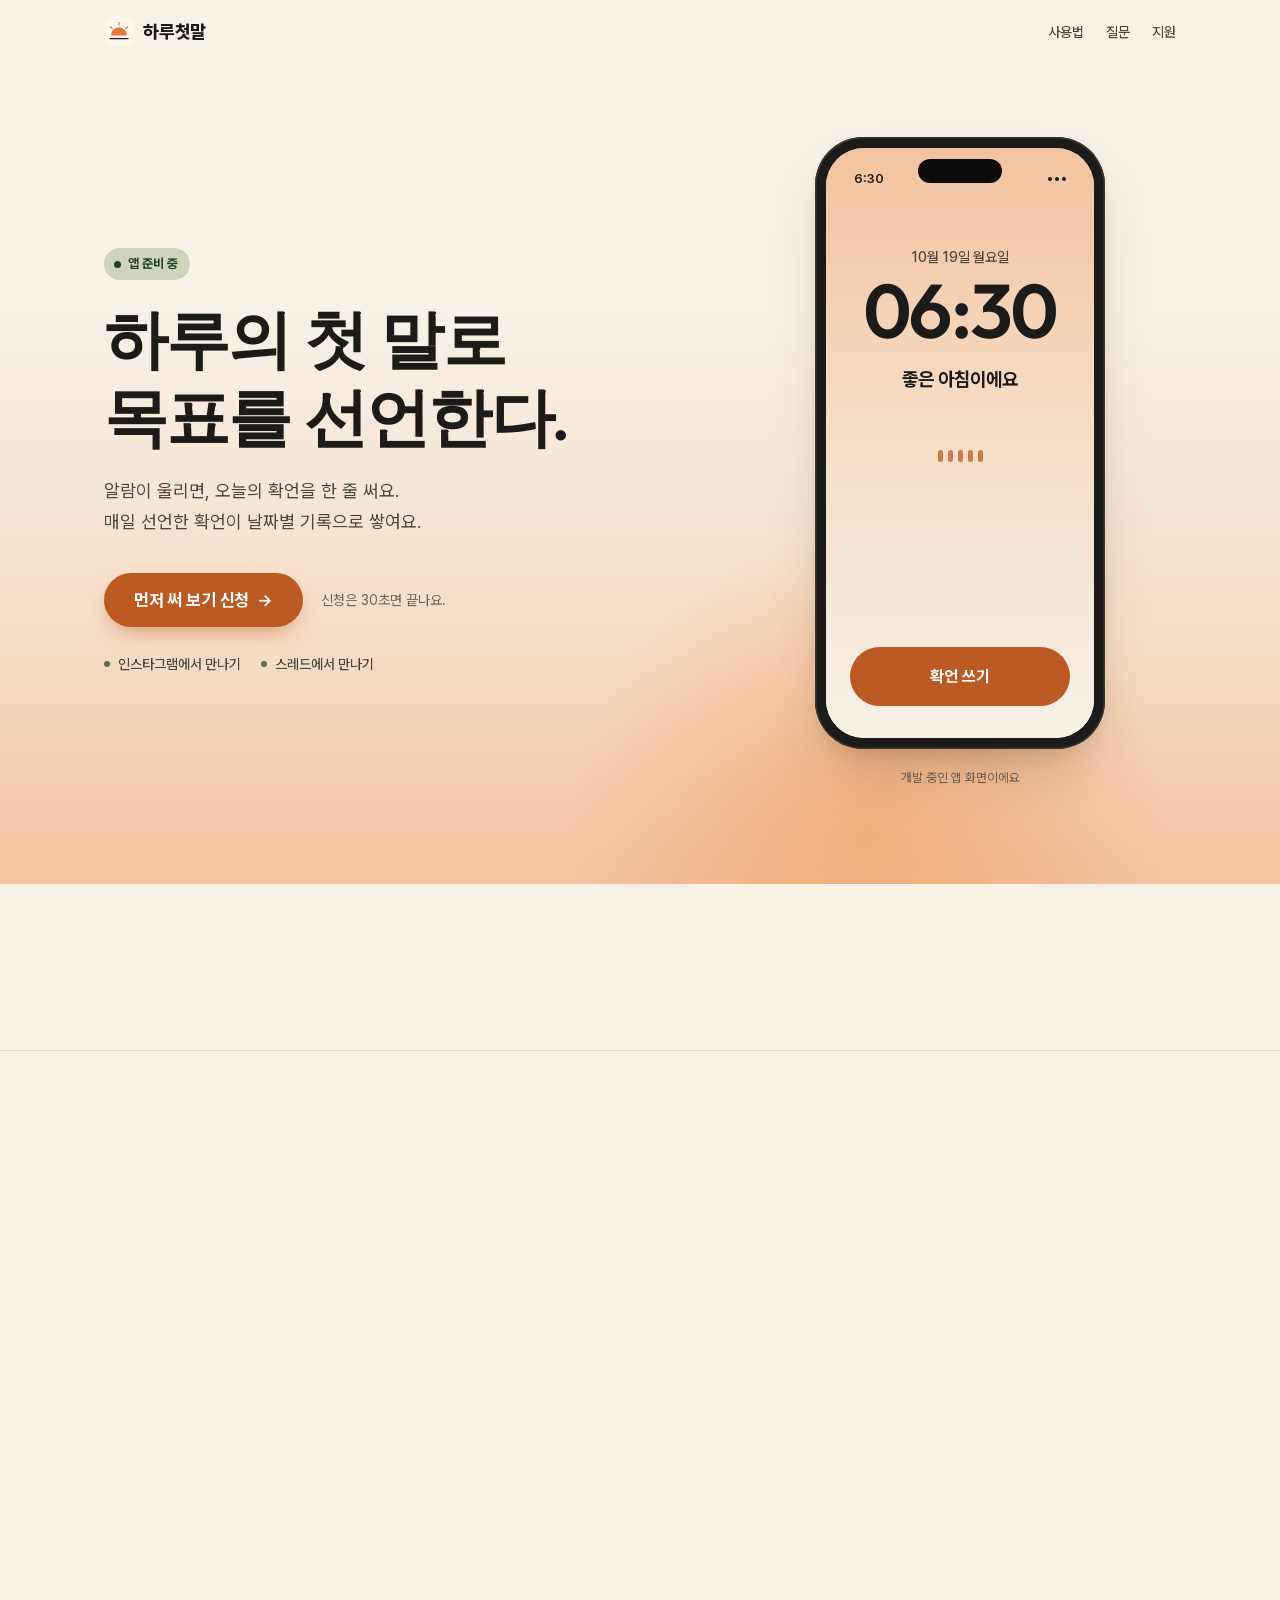
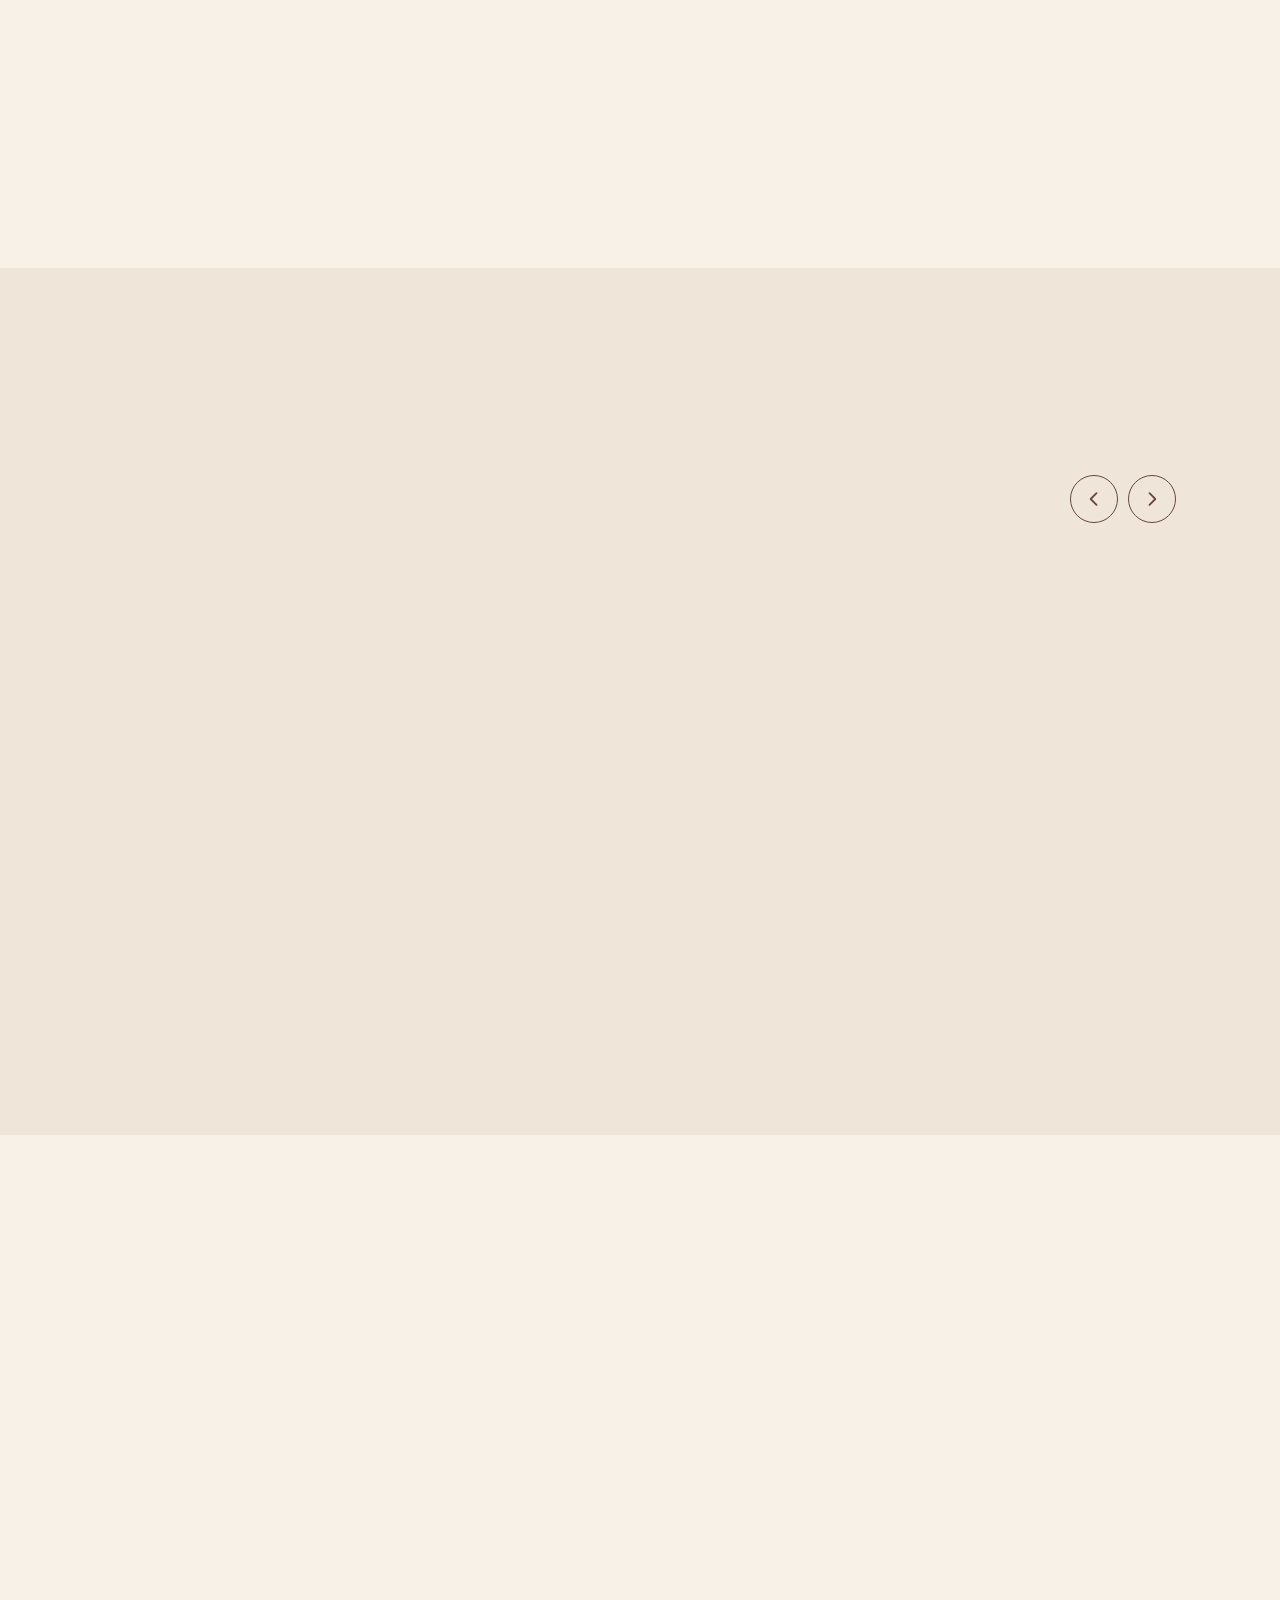
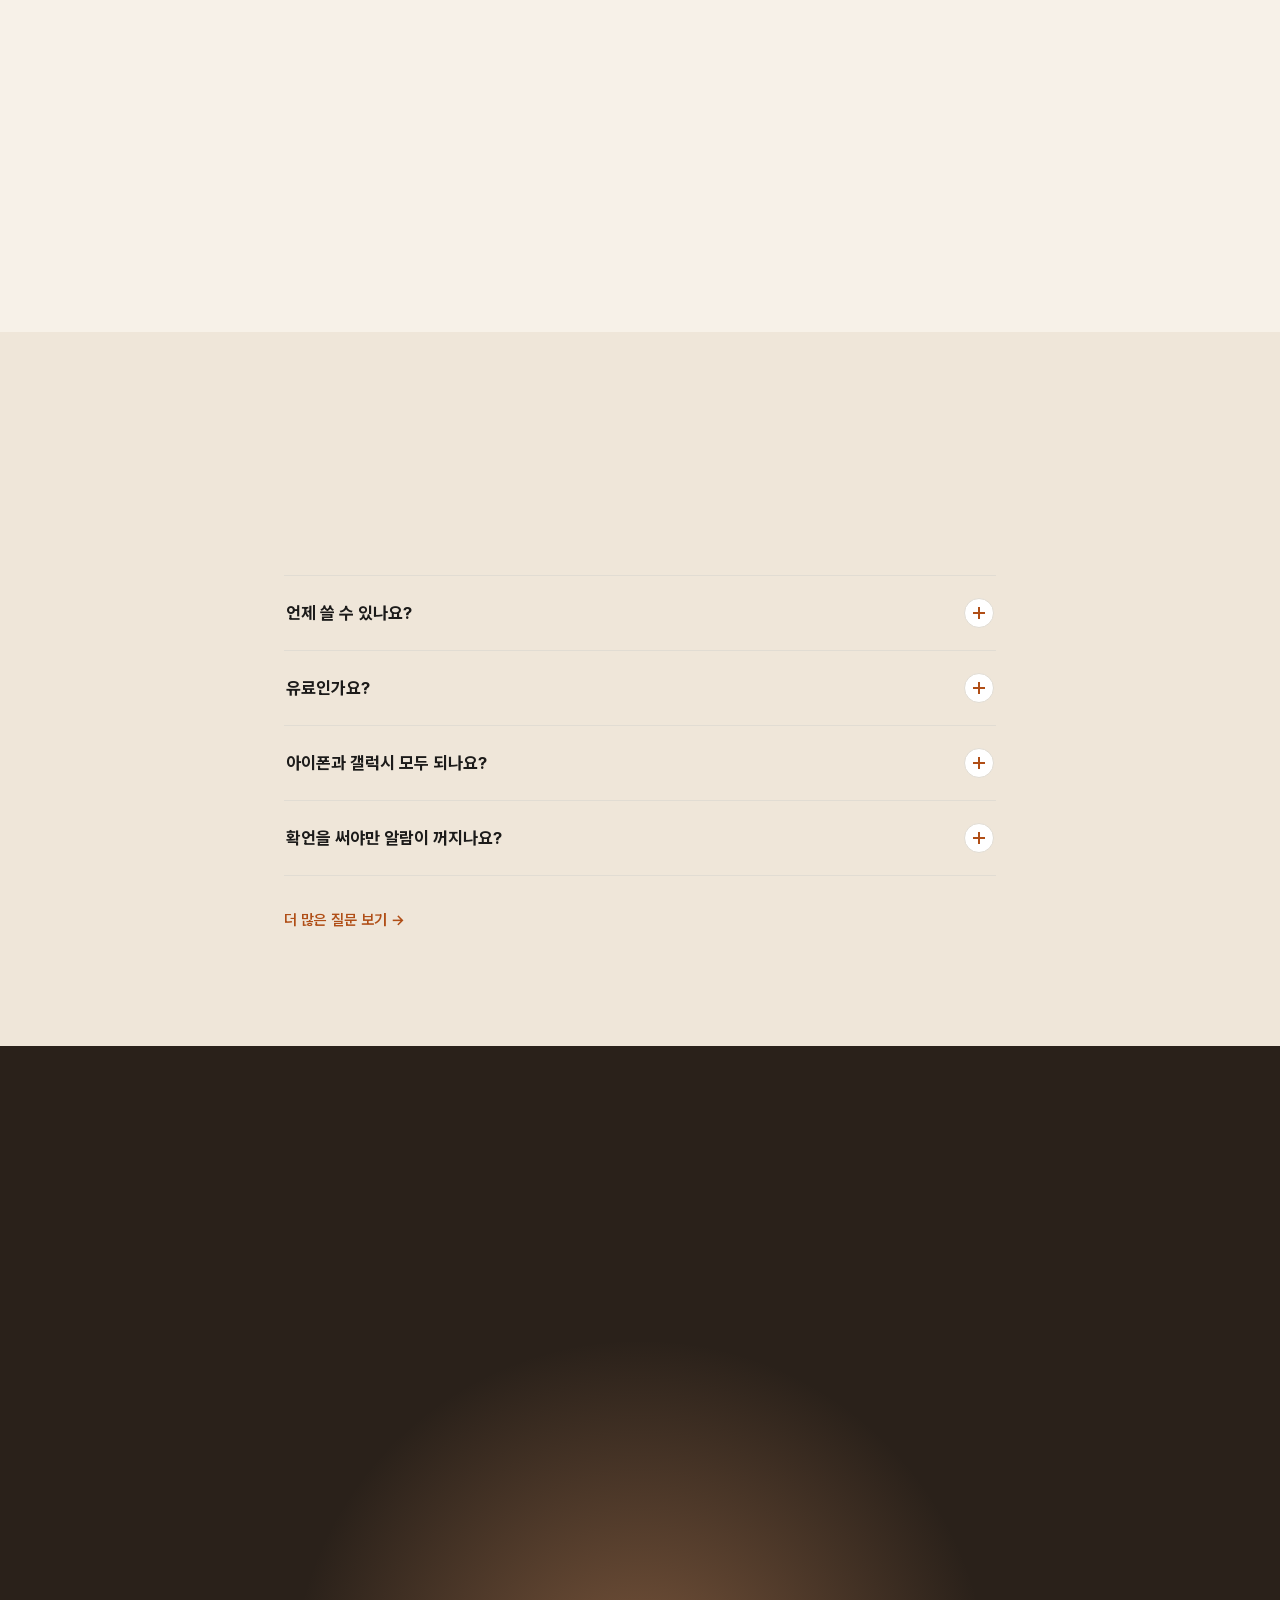
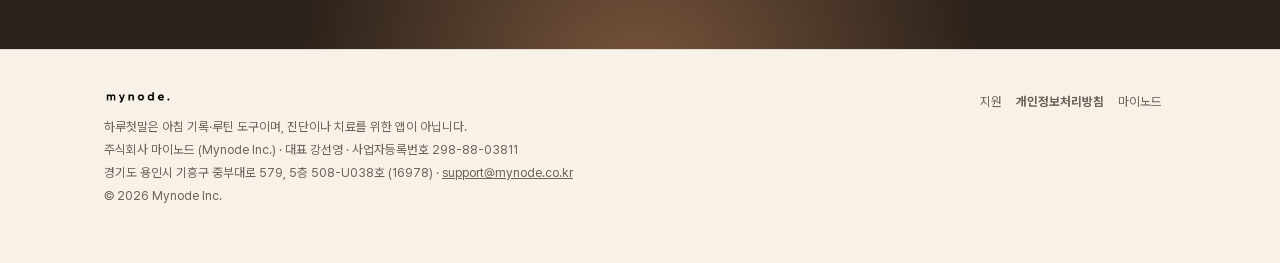
==== commit 5162a1c2: "feat: 검색 최적화 기본 설정 (robots, sitemap, canonical, JSON-LD, llms.txt) - robots.txt, sitemap.xml(4개 주소) " ====
--- a/daily/index.html
+++ b/daily/index.html
@@ -6,6 +6,7 @@
 <meta name="viewport" content="width=device-width,initial-scale=1">
 <title>하루첫말 - 아침확언 알람</title>
 <meta name="description" content="알람이 울리면 오늘의 목표를 확언 한 줄로 선언하는 아침확언 알람, 하루첫말. 선언한 확언은 날짜별 기록으로 쌓여요.">
+<link rel="canonical" href="https://mynode.co.kr/daily/">
 <meta name="theme-color" content="#F7F1E8" media="(prefers-color-scheme: light)">
 <meta name="theme-color" content="#17140F" media="(prefers-color-scheme: dark)">
 <meta property="og:type" content="website">
@@ -23,6 +24,69 @@
 <link rel="stylesheet" href="/assets/fonts/pretendard/pretendard.css">
 <link rel="stylesheet" href="/daily/landing.css?v=3">
 <script src="/daily/landing.js?v=4"></script>
+<script type="application/ld+json">
+{
+ "@context": "https://schema.org",
+ "@graph": [
+  {
+   "@type": "SoftwareApplication",
+   "@id": "https://mynode.co.kr/daily/#app",
+   "name": "하루첫말",
+   "url": "https://mynode.co.kr/daily/",
+   "description": "알람이 울리면 오늘의 목표를 확언 한 줄로 선언하는 아침확언 알람, 하루첫말. 선언한 확언은 날짜별 기록으로 쌓여요.",
+   "applicationCategory": "LifestyleApplication",
+   "operatingSystem": "Android, iOS",
+   "inLanguage": "ko",
+   "image": "https://mynode.co.kr/daily/img/og.png",
+   "publisher": {
+    "@type": "Organization",
+    "@id": "https://mynode.co.kr/#organization",
+    "name": "주식회사 마이노드",
+    "url": "https://mynode.co.kr/"
+   }
+  },
+  {
+   "@type": "FAQPage",
+   "@id": "https://mynode.co.kr/daily/#faq",
+   "url": "https://mynode.co.kr/daily/",
+   "mainEntity": [
+    {
+     "@type": "Question",
+     "name": "언제 쓸 수 있나요?",
+     "acceptedAnswer": {
+      "@type": "Answer",
+      "text": "지금 베타를 준비하고 있어요. 먼저 써 보기 신청을 하시면 베타가 열릴 때 이메일로 알려 드려요."
+     }
+    },
+    {
+     "@type": "Question",
+     "name": "유료인가요?",
+     "acceptedAnswer": {
+      "@type": "Answer",
+      "text": "베타 기간에는 무료이며 결제 기능이 없어요."
+     }
+    },
+    {
+     "@type": "Question",
+     "name": "아이폰과 갤럭시 모두 되나요?",
+     "acceptedAnswer": {
+      "@type": "Answer",
+      "text": "네. iOS와 안드로이드를 함께 준비하고 있어요."
+     }
+    },
+    {
+     "@type": "Question",
+     "name": "확언을 써야만 알람이 꺼지나요?",
+     "acceptedAnswer": {
+      "@type": "Answer",
+      "text": "안드로이드에서는 확언을 써야 꺼지도록 만들고 있어요. 평소에 끄는 방법은 확언 쓰기뿐이에요. 폰을 두고 나가는 경우처럼 쓰지 못하는 상황에 대비해 30분이 지나면 소리가 자동으로 멈추고, 앱 오류로 쓰기 화면이 열리지 않을 때만 \"알람 끄기\"가 있어요. 아이폰은 시스템 정책상 알람을 바로 끌 수 있어서, 알람에서 쓰기 화면으로 곧장 갈 수 있도록 준비하고 있어요."
+     }
+    }
+   ]
+  }
+ ]
+}
+</script>
 </head>
 <body>
 
@@ -78,13 +142,12 @@
           </div>
         </div>
       </div>
-      <!-- [새 문구 초안] -->
       <p class="art-note">개발 중인 앱 화면이에요</p>
     </div>
   </div>
 </section>
 
-<!-- [새 문구 초안] 숫자 띠 -->
+<!-- 숫자 띠 -->
 <section class="band">
   <div class="wrap stats">
     <div class="stat reveal"><b class="num">06:30</b><span>정한 시간에 알람이 울려요</span></div>
@@ -137,7 +200,6 @@
     <div class="head reveal">
       <p class="eyebrow">EXAMPLES</p>
       <h2 class="title">이런 확언을 써요</h2>
-      <!-- [새 문구 초안] -->
       <p class="lead">@dailyfirstword에 매일 아침 올라오는 확언 카드예요.</p>
     </div>
     <div class="cards-nav" hidden>
@@ -198,7 +260,7 @@
   </div>
 </section>
 
-<!-- [새 문구 초안] 마지막 신청 띠 -->
+<!-- 마지막 신청 띠 -->
 <section class="final" id="final-cta">
   <div class="wrap narrow center reveal">
     <img src="/assets/daily-icon.svg" alt="" width="56" height="56" class="final-icon">
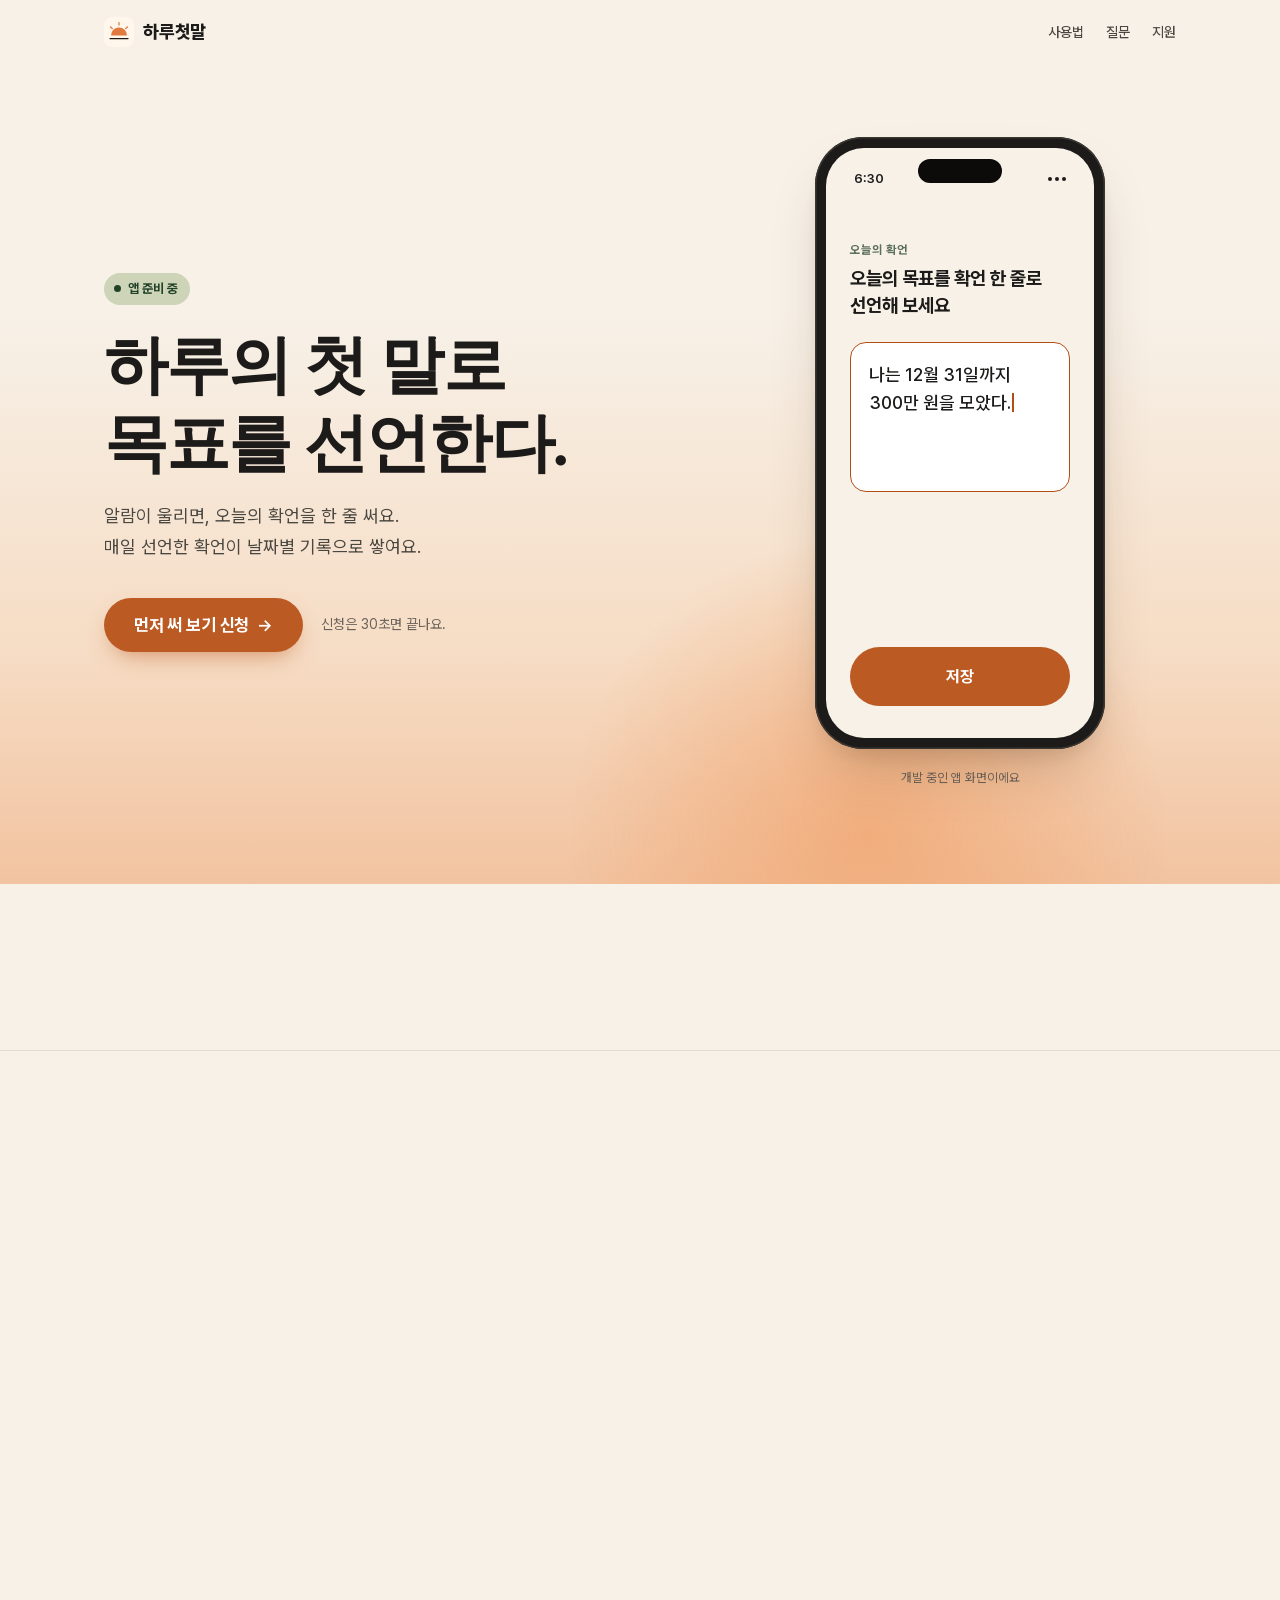
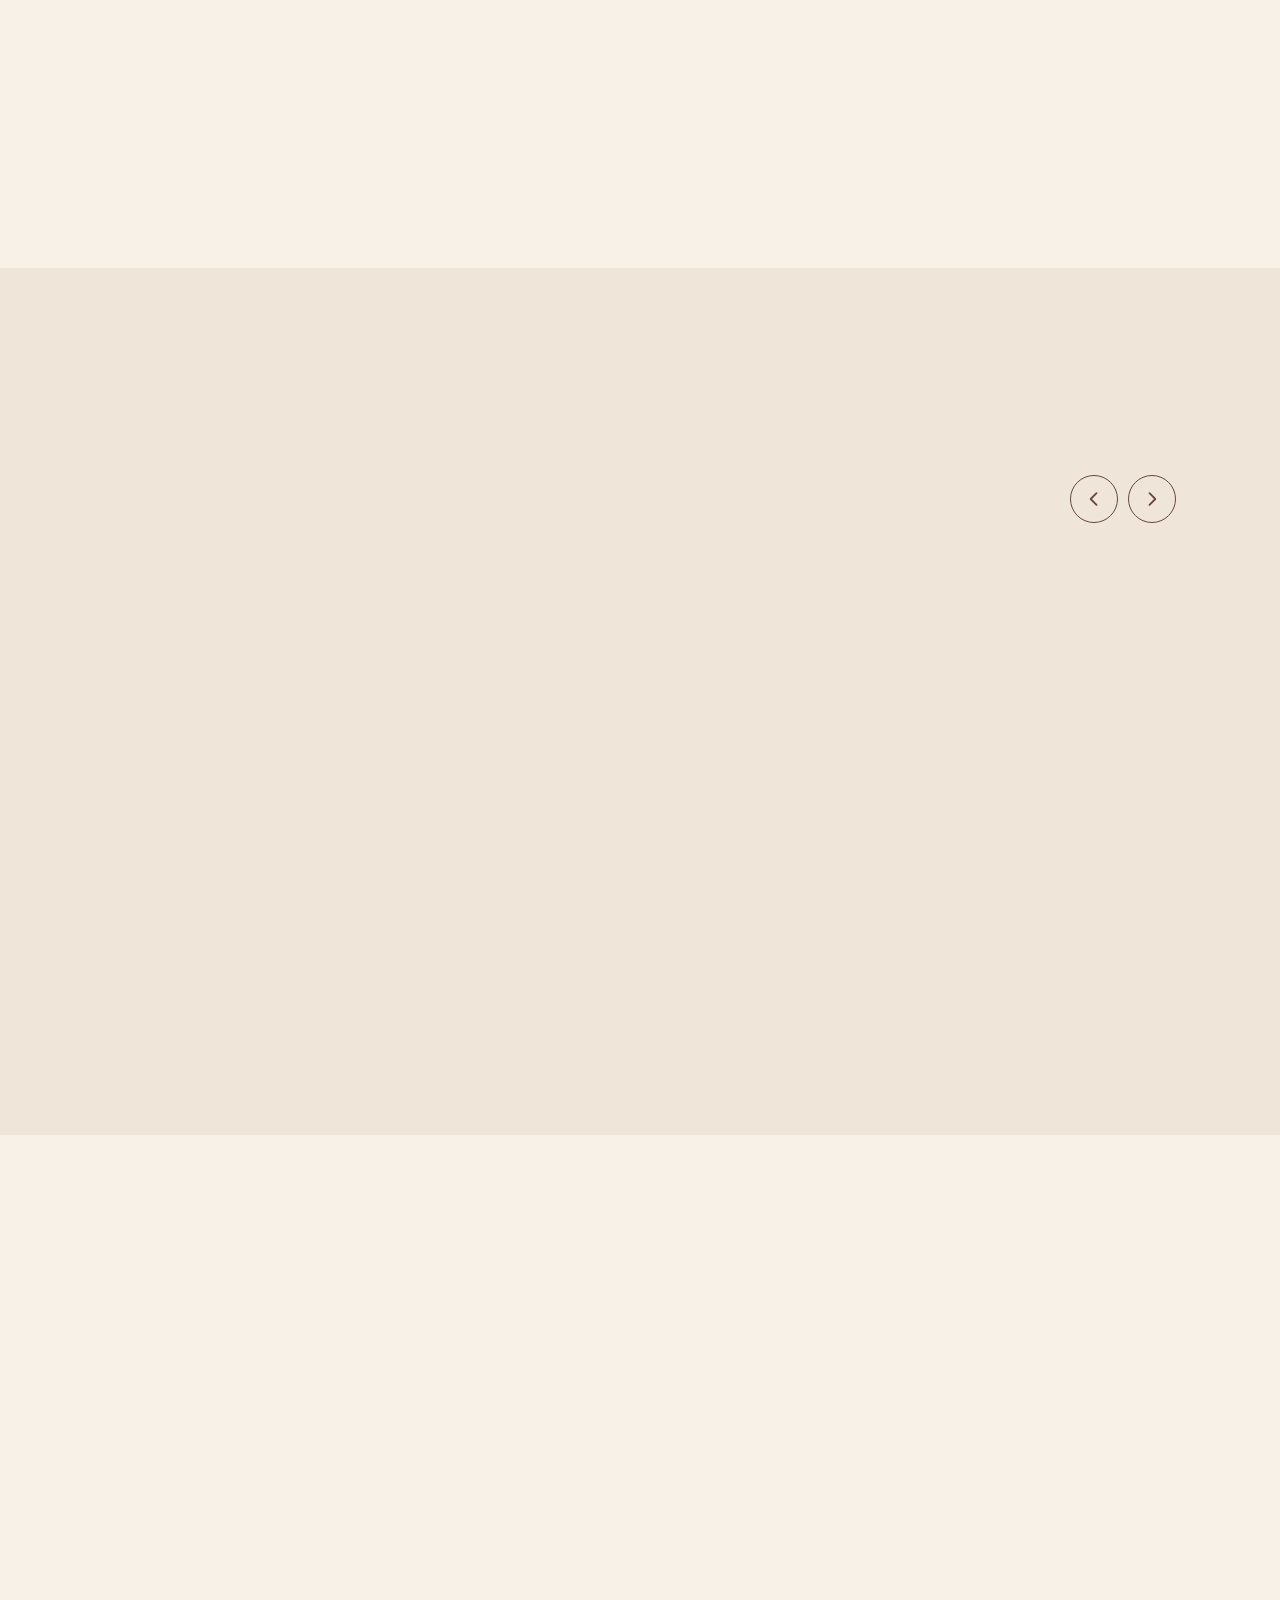
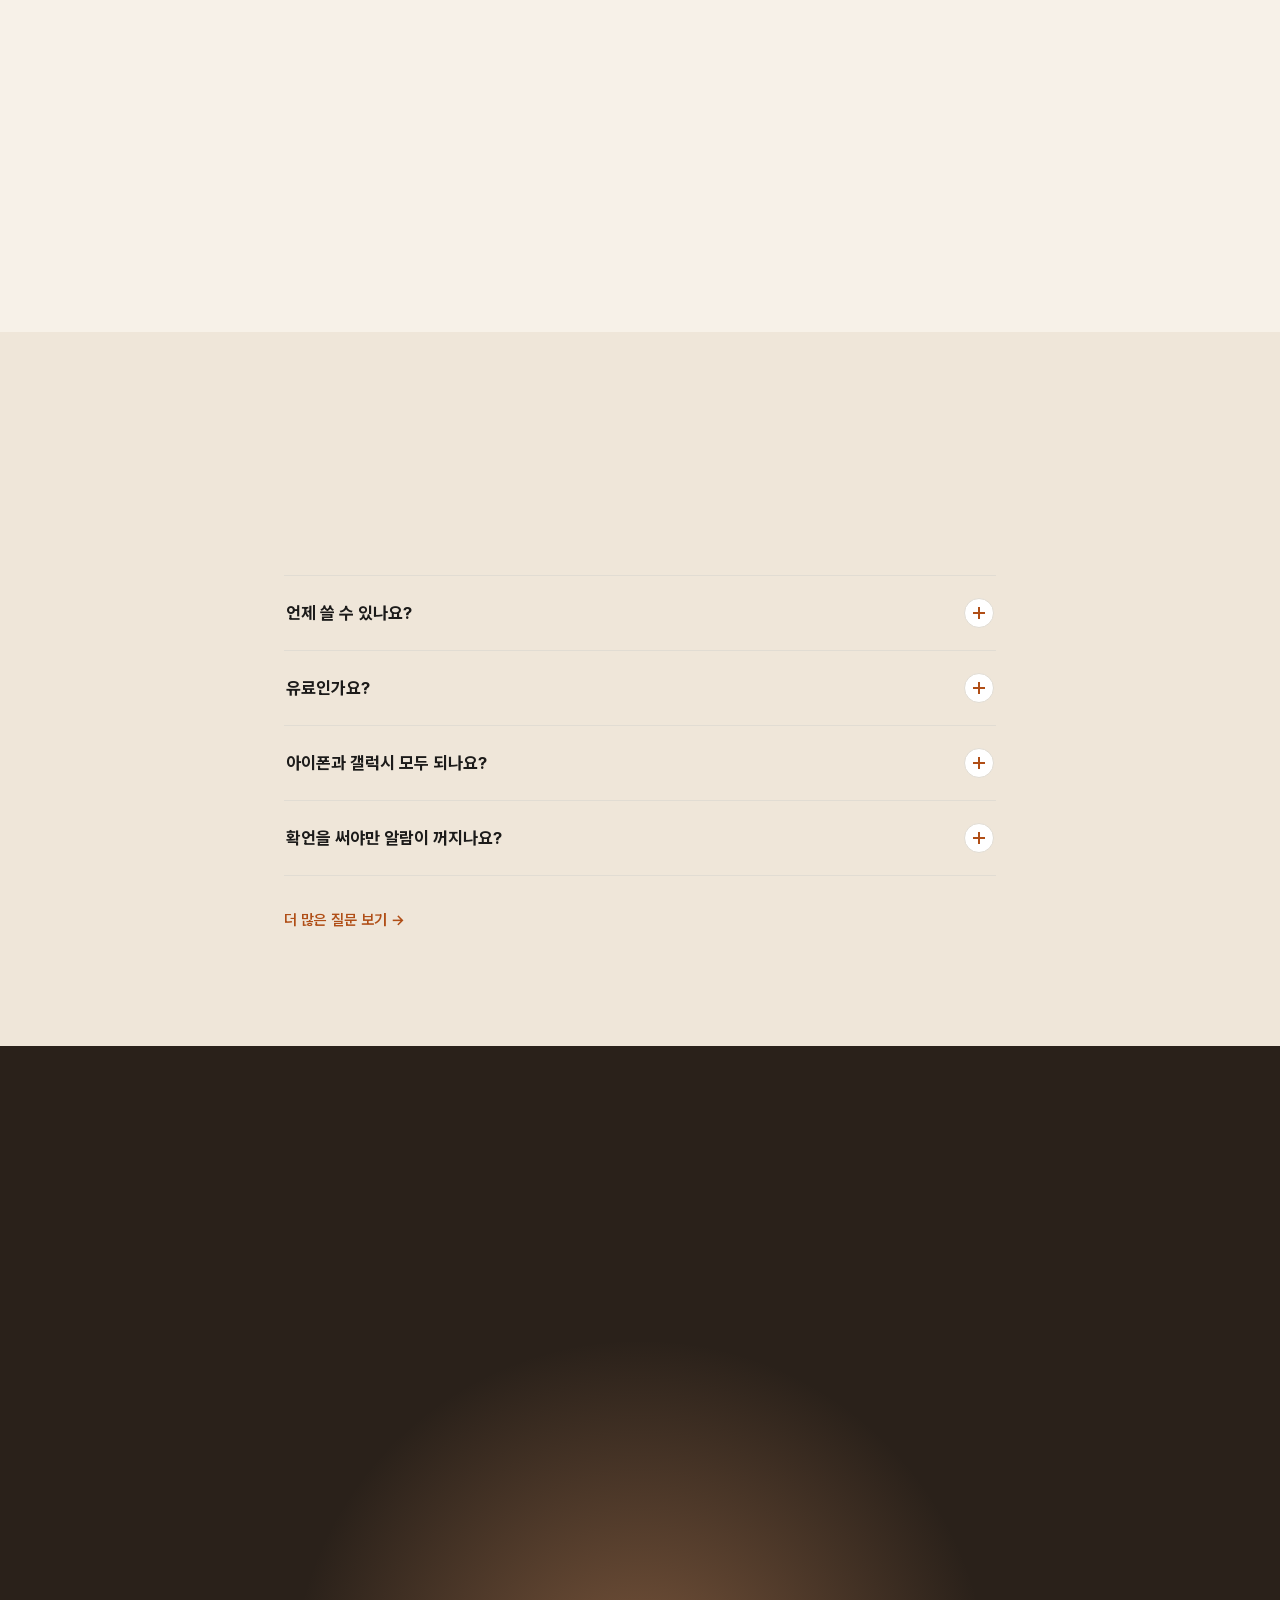
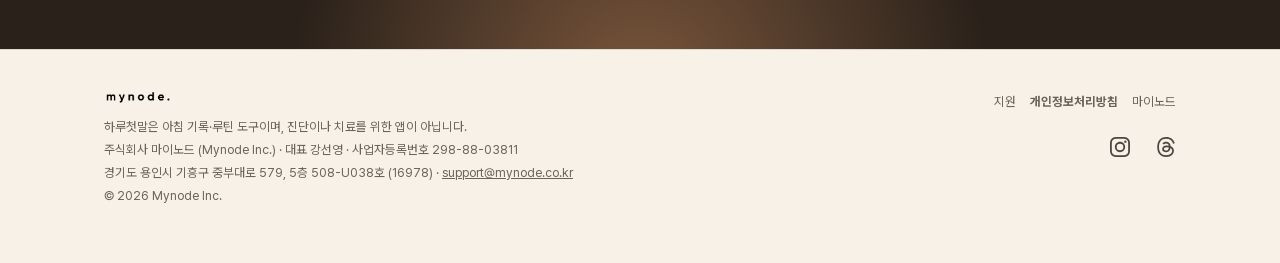
==== commit 17caa75c: "feat: 하루첫말 랜딩 첫 화면을 신청 버튼에 집중 첫 화면의 인스타그램·스레드 링크를 빼고 바닥글 아이콘으로 옮김 (2주 차 디자인 피드백)  Co-Authored-By: Cl" ====
--- a/daily/index.html
+++ b/daily/index.html
@@ -22,7 +22,7 @@
 <link rel="icon" href="/assets/daily-icon.svg" type="image/svg+xml">
 <link rel="preload" href="/assets/fonts/outfit/outfit-latin-600-normal.woff2" as="font" type="font/woff2" crossorigin>
 <link rel="stylesheet" href="/assets/fonts/pretendard/pretendard.css">
-<link rel="stylesheet" href="/daily/landing.css?v=3">
+<link rel="stylesheet" href="/daily/landing.css?v=4">
 <script src="/daily/landing.js?v=4"></script>
 <script type="application/ld+json">
 {
@@ -107,10 +107,6 @@
         <a class="btn" href="https://tally.so/r/A7ovRW?source=web&amp;m=0">먼저 써 보기 신청</a>
         <span class="cta-note">신청은 30초면 끝나요.</span>
       </div>
-      <p class="sns">
-        <a href="https://www.instagram.com/dailyfirstword/">인스타그램에서 만나기</a>
-        <a href="https://www.threads.net/@dailyfirstword">스레드에서 만나기</a>
-      </p>
     </div>
 
     <div class="hero-art">
@@ -283,7 +279,14 @@
     경기도 용인시 기흥구 중부대로 579, 5층 508-U038호 (16978) · <a href="mailto:support@mynode.co.kr">support@mynode.co.kr</a><br>
     © 2026 Mynode Inc.
   </div>
-  <nav><a href="/daily/support/">지원</a><a href="/daily/privacy/"><b>개인정보처리방침</b></a><a href="/">마이노드</a></nav>
+  <div class="foot-side">
+    <nav><a href="/daily/support/">지원</a><a href="/daily/privacy/"><b>개인정보처리방침</b></a><a href="/">마이노드</a></nav>
+    <!-- SNS: 첫 화면은 신청 버튼에 집중하도록 바닥글 아이콘으로 옮김 (2주 차 디자인 피드백). 아이콘 출처 simple-icons -->
+    <p class="foot-sns">
+      <a href="https://www.instagram.com/dailyfirstword/" aria-label="인스타그램 @dailyfirstword"><svg viewBox="0 0 24 24" aria-hidden="true"><path d="M7.0301.084c-1.2768.0602-2.1487.264-2.911.5634-.7888.3075-1.4575.72-2.1228 1.3877-.6652.6677-1.075 1.3368-1.3802 2.127-.2954.7638-.4956 1.6365-.552 2.914-.0564 1.2775-.0689 1.6882-.0626 4.947.0062 3.2586.0206 3.6671.0825 4.9473.061 1.2765.264 2.1482.5635 2.9107.308.7889.72 1.4573 1.388 2.1228.6679.6655 1.3365 1.0743 2.1285 1.38.7632.295 1.6361.4961 2.9134.552 1.2773.056 1.6884.069 4.9462.0627 3.2578-.0062 3.668-.0207 4.9478-.0814 1.28-.0607 2.147-.2652 2.9098-.5633.7889-.3086 1.4578-.72 2.1228-1.3881.665-.6682 1.0745-1.3378 1.3795-2.1284.2957-.7632.4966-1.636.552-2.9124.056-1.2809.0692-1.6898.063-4.948-.0063-3.2583-.021-3.6668-.0817-4.9465-.0607-1.2797-.264-2.1487-.5633-2.9117-.3084-.7889-.72-1.4568-1.3876-2.1228C21.2982 1.33 20.628.9208 19.8378.6165 19.074.321 18.2017.1197 16.9244.0645 15.6471.0093 15.236-.005 11.977.0014 8.718.0076 8.31.0215 7.0301.0839m.1402 21.6932c-1.17-.0509-1.8053-.2453-2.2287-.408-.5606-.216-.96-.4771-1.3819-.895-.422-.4178-.6811-.8186-.9-1.378-.1644-.4234-.3624-1.058-.4171-2.228-.0595-1.2645-.072-1.6442-.079-4.848-.007-3.2037.0053-3.583.0607-4.848.05-1.169.2456-1.805.408-2.2282.216-.5613.4762-.96.895-1.3816.4188-.4217.8184-.6814 1.3783-.9003.423-.1651 1.0575-.3614 2.227-.4171 1.2655-.06 1.6447-.072 4.848-.079 3.2033-.007 3.5835.005 4.8495.0608 1.169.0508 1.8053.2445 2.228.408.5608.216.96.4754 1.3816.895.4217.4194.6816.8176.9005 1.3787.1653.4217.3617 1.056.4169 2.2263.0602 1.2655.0739 1.645.0796 4.848.0058 3.203-.0055 3.5834-.061 4.848-.051 1.17-.245 1.8055-.408 2.2294-.216.5604-.4763.96-.8954 1.3814-.419.4215-.8181.6811-1.3783.9-.4224.1649-1.0577.3617-2.2262.4174-1.2656.0595-1.6448.072-4.8493.079-3.2045.007-3.5825-.006-4.848-.0608M16.953 5.5864A1.44 1.44 0 1 0 18.39 4.144a1.44 1.44 0 0 0-1.437 1.4424M5.8385 12.012c.0067 3.4032 2.7706 6.1557 6.173 6.1493 3.4026-.0065 6.157-2.7701 6.1506-6.1733-.0065-3.4032-2.771-6.1565-6.174-6.1498-3.403.0067-6.156 2.771-6.1496 6.1738M8 12.0077a4 4 0 1 1 4.008 3.9921A3.9996 3.9996 0 0 1 8 12.0077"/></svg></a>
+      <a href="https://www.threads.net/@dailyfirstword" aria-label="스레드 @dailyfirstword"><svg viewBox="0 0 24 24" aria-hidden="true"><path d="M12.186 24h-.007c-3.581-.024-6.334-1.205-8.184-3.509C2.35 18.44 1.5 15.586 1.472 12.01v-.017c.03-3.579.879-6.43 2.525-8.482C5.845 1.205 8.6.024 12.18 0h.014c2.746.02 5.043.725 6.826 2.098 1.677 1.29 2.858 3.13 3.509 5.467l-2.04.569c-1.104-3.96-3.898-5.984-8.304-6.015-2.91.022-5.11.936-6.54 2.717C4.307 6.504 3.616 8.914 3.589 12c.027 3.086.718 5.496 2.057 7.164 1.43 1.783 3.631 2.698 6.54 2.717 2.623-.02 4.358-.631 5.8-2.045 1.647-1.613 1.618-3.593 1.09-4.798-.31-.71-.873-1.3-1.634-1.75-.192 1.352-.622 2.446-1.284 3.272-.886 1.102-2.14 1.704-3.73 1.79-1.202.065-2.361-.218-3.259-.801-1.063-.689-1.685-1.74-1.752-2.964-.065-1.19.408-2.285 1.33-3.082.88-.76 2.119-1.207 3.583-1.291a13.853 13.853 0 0 1 3.02.142c-.126-.742-.375-1.332-.75-1.757-.513-.586-1.308-.883-2.359-.89h-.029c-.844 0-1.992.232-2.721 1.32L7.734 7.847c.98-1.454 2.568-2.256 4.478-2.256h.044c3.194.02 5.097 1.975 5.287 5.388.108.046.216.094.321.142 1.49.7 2.58 1.761 3.154 3.07.797 1.82.871 4.79-1.548 7.158-1.85 1.81-4.094 2.628-7.277 2.65Zm1.003-11.69c-.242 0-.487.007-.739.021-1.836.103-2.98.946-2.916 2.143.067 1.256 1.452 1.839 2.784 1.767 1.224-.065 2.818-.543 3.086-3.71a10.5 10.5 0 0 0-2.215-.221z"/></svg></a>
+    </p>
+  </div>
 </div></footer>
 </body>
 </html>
--- a/daily/landing.css
+++ b/daily/landing.css
@@ -80,10 +80,6 @@
 .hero-text .display{margin-top:22px}
 .cta{display:flex;flex-wrap:wrap;align-items:center;gap:14px 18px;margin-top:36px}
 .cta-note{font-size:14px;color:var(--muted)}
-.sns{display:flex;flex-wrap:wrap;gap:6px 20px;margin:26px 0 0;font-size:14px}
-.sns a{color:var(--sub);text-decoration:none;font-weight:500}
-.sns a::before{content:"";display:inline-block;width:6px;height:6px;border-radius:50%;background:var(--olive);margin-right:8px;vertical-align:2px}
-.sns a:hover{color:var(--tint)}
 .hero-art{display:flex;flex-direction:column;align-items:center}
 .art-note{margin:18px 0 0;font-size:12.5px;color:var(--muted)}
 
@@ -216,6 +212,12 @@
 footer nav a{color:var(--muted);margin-right:14px;text-decoration:none}
 footer nav a:hover{color:var(--tint)}
 footer a{color:var(--muted)}
+.foot-side{display:flex;flex-direction:column;align-items:flex-end;gap:14px}
+.foot-side nav a:last-child{margin-right:0}
+.foot-sns{display:flex;gap:6px;margin:0 -10px 0 0}
+.foot-sns a{display:inline-flex;align-items:center;justify-content:center;width:40px;height:40px;border-radius:50%;color:var(--sub)}
+.foot-sns a:hover{color:var(--tint);background:var(--line)}
+.foot-sns svg{width:20px;height:20px;fill:currentColor}
 .logo-mynode{height:15px;width:auto;margin-bottom:10px;mix-blend-mode:multiply}
 @media (prefers-color-scheme:dark){.logo-mynode{filter:invert(1);mix-blend-mode:screen}}
 
@@ -229,7 +231,7 @@
 @media (max-width:960px){
   .hero-grid{grid-template-columns:1fr;gap:56px}
   .hero-text{text-align:center}
-  .cta,.sns{justify-content:center}
+  .cta{justify-content:center}
   .steps{grid-template-columns:1fr;max-width:520px;margin:0 auto}
   .features{grid-template-columns:1fr}
   .feature.big{grid-row:auto;min-height:320px}
@@ -250,6 +252,8 @@
   .phone{width:264px;border-radius:44px}
   .screen{height:540px;border-radius:34px}
   .s-time{font-size:68px}
+  .foot-side{align-items:flex-start}
+  .foot-sns{margin:0 0 0 -10px}
 }
 @media (max-width:360px){
   .top nav a:first-child{display:none}
